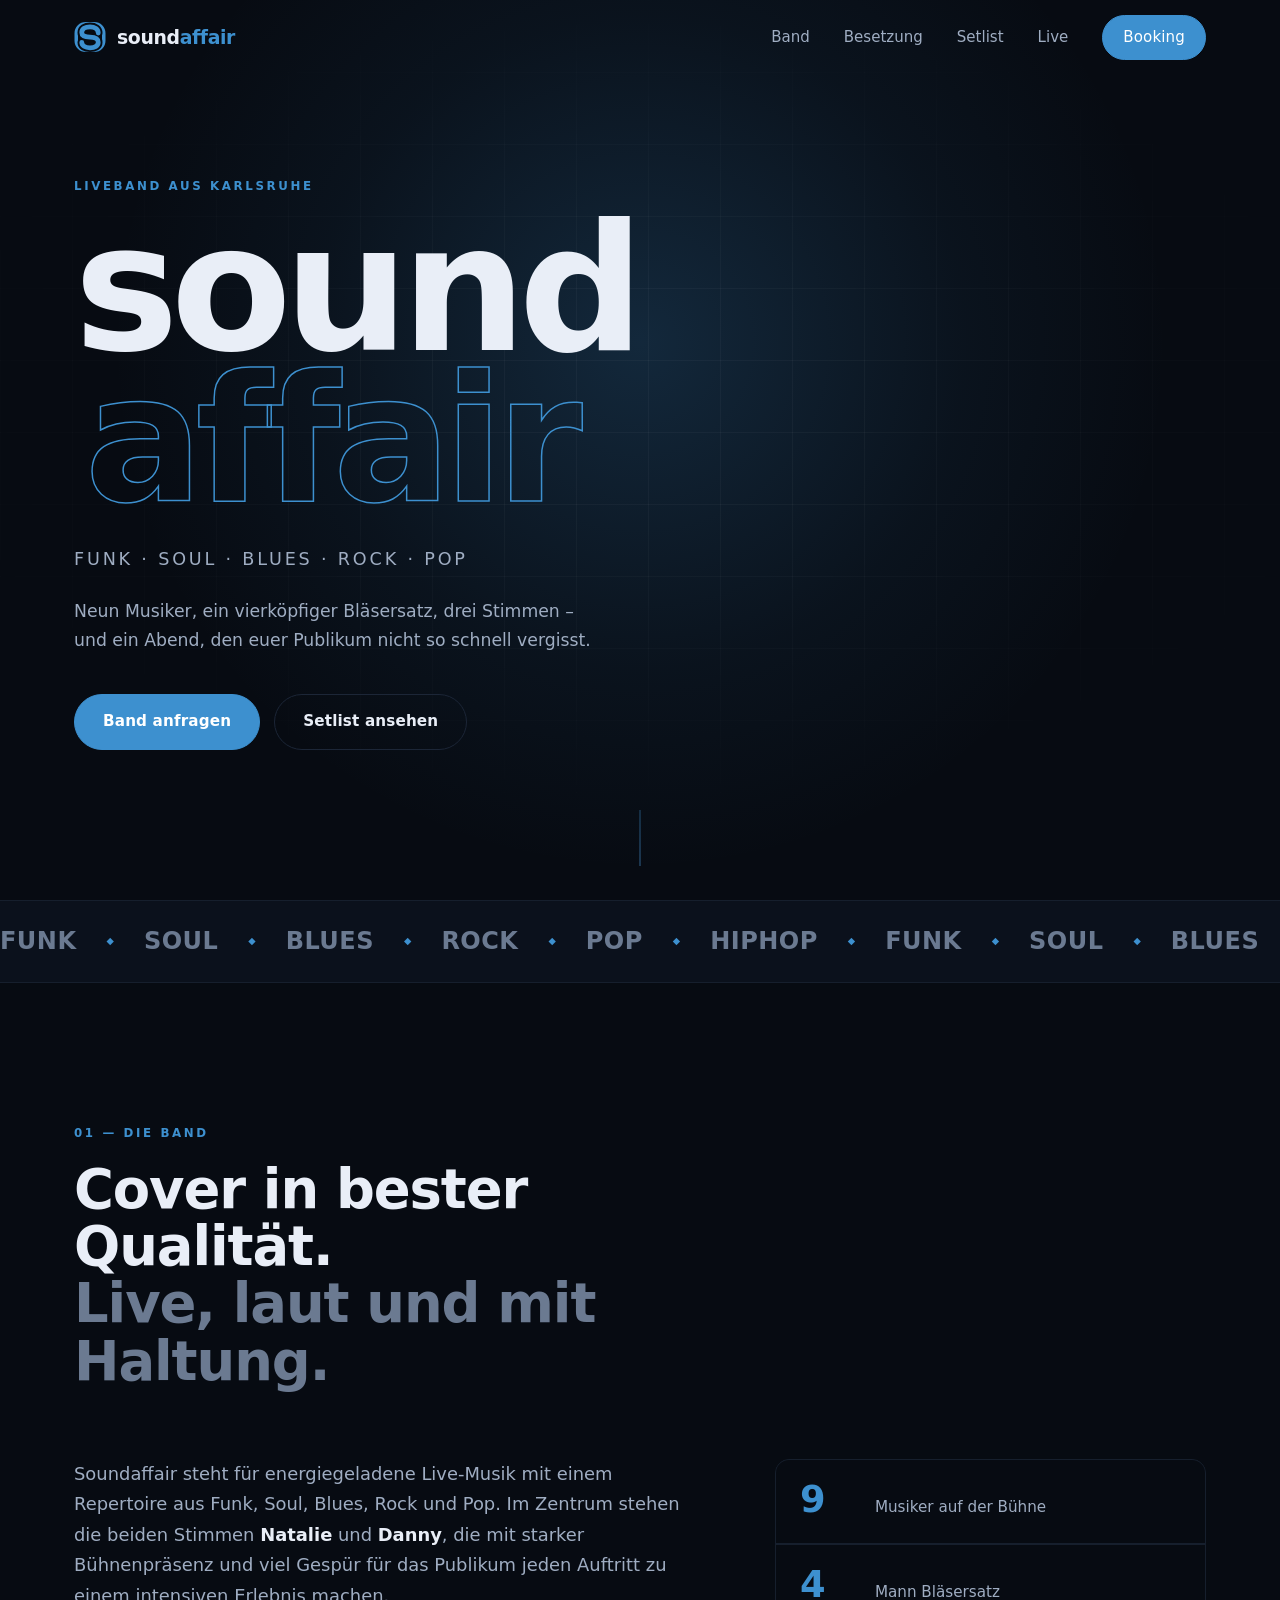
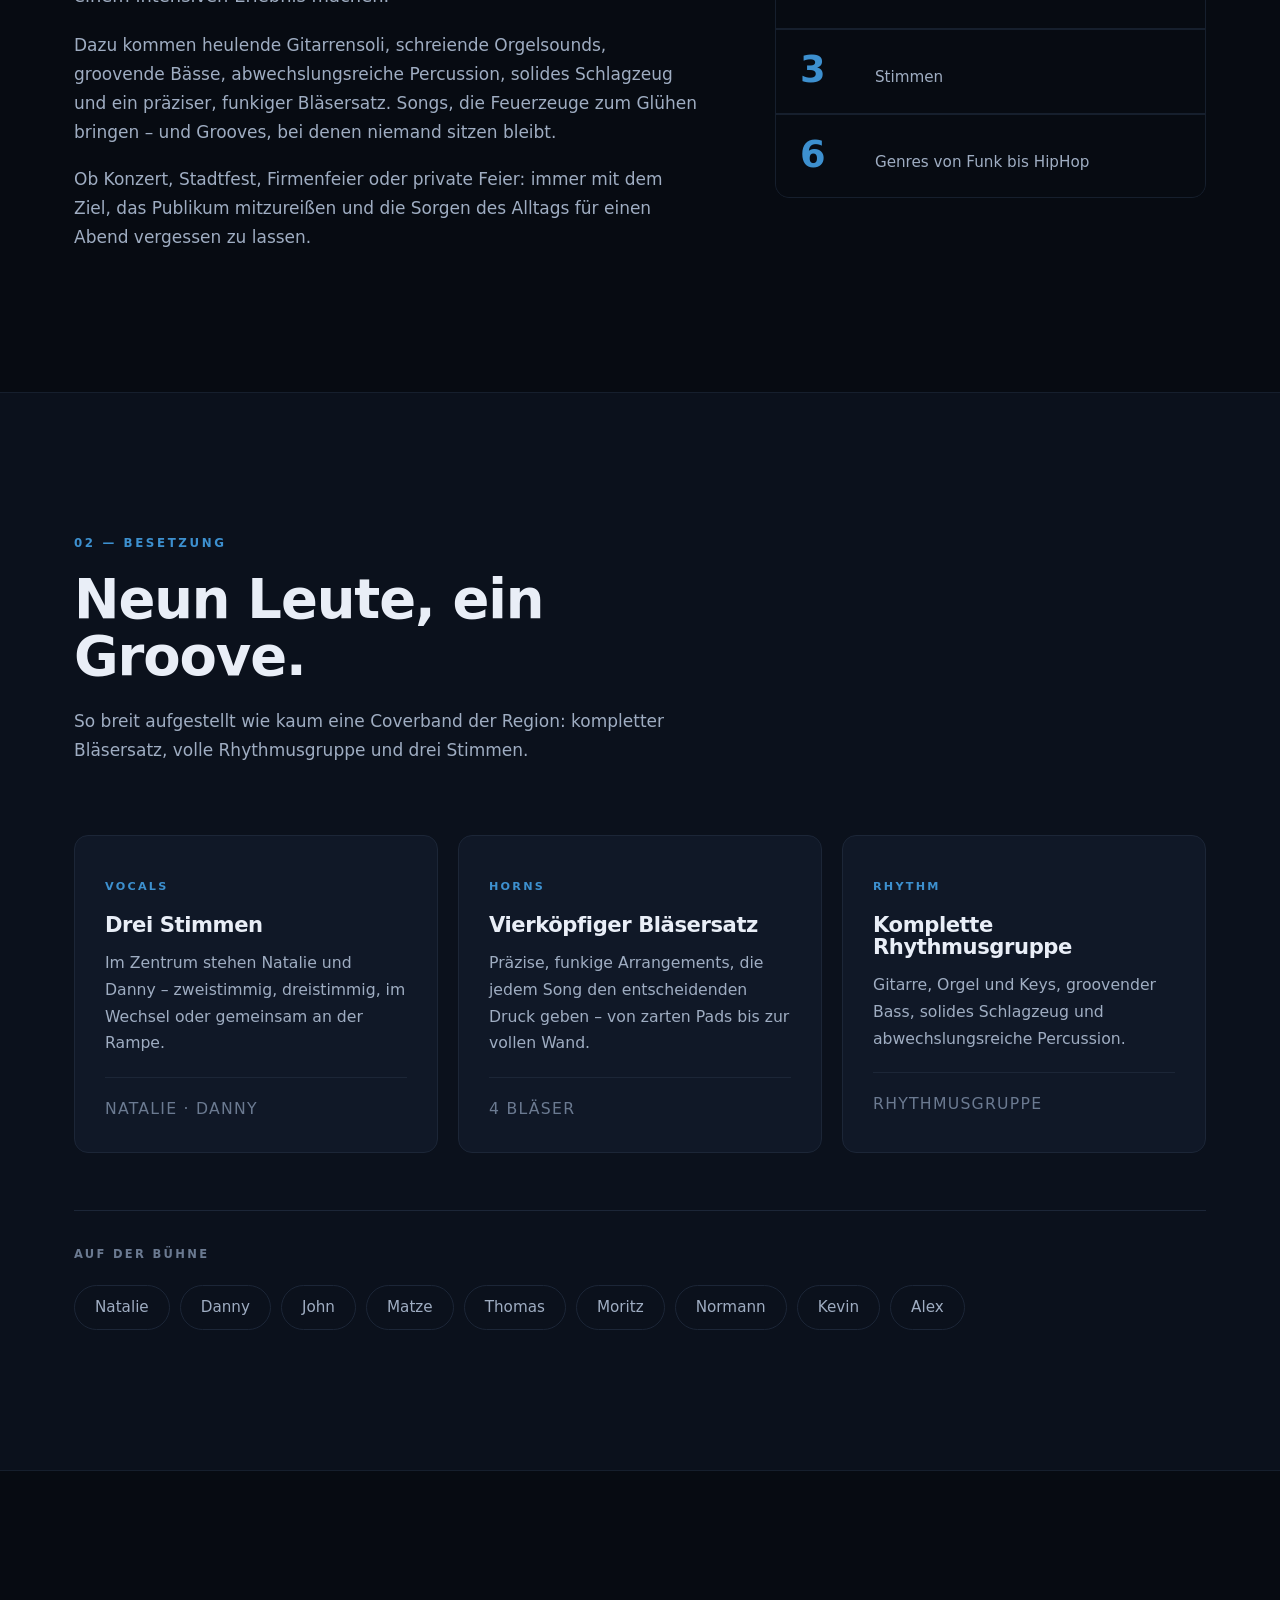
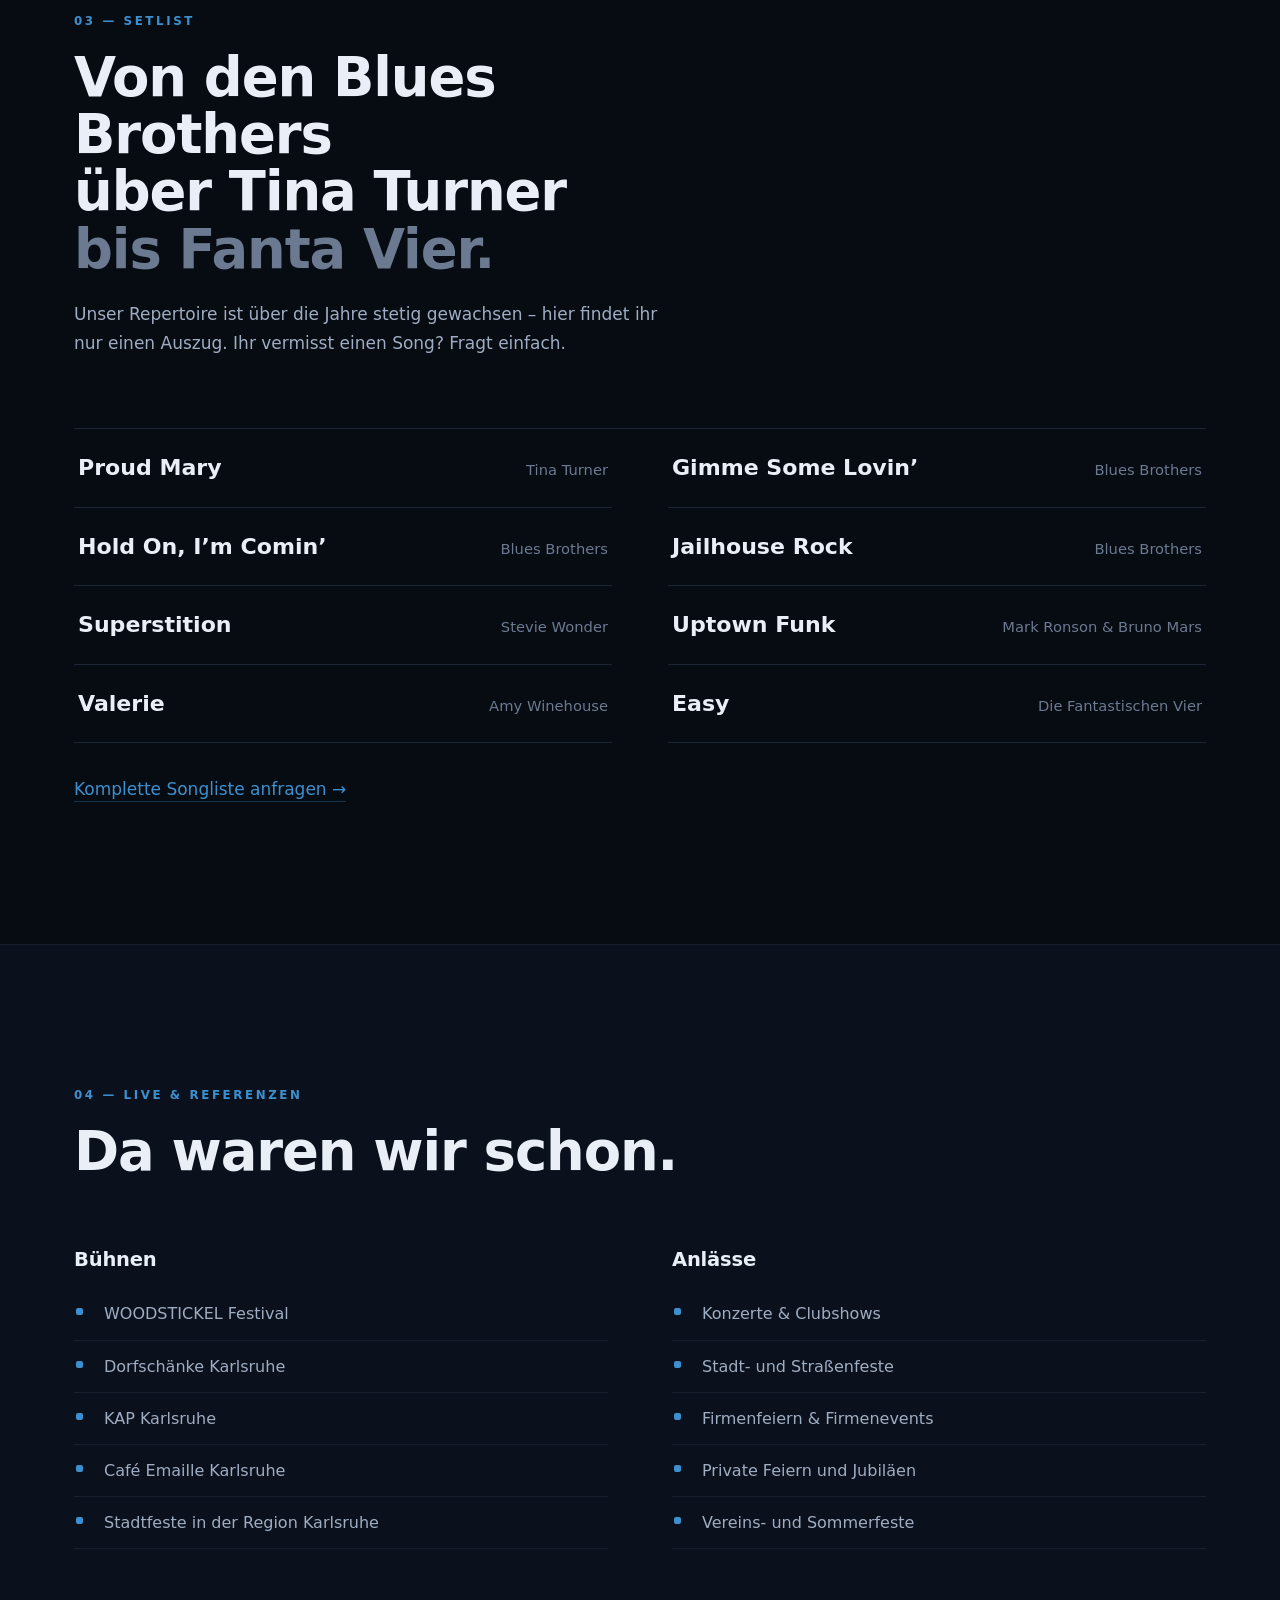
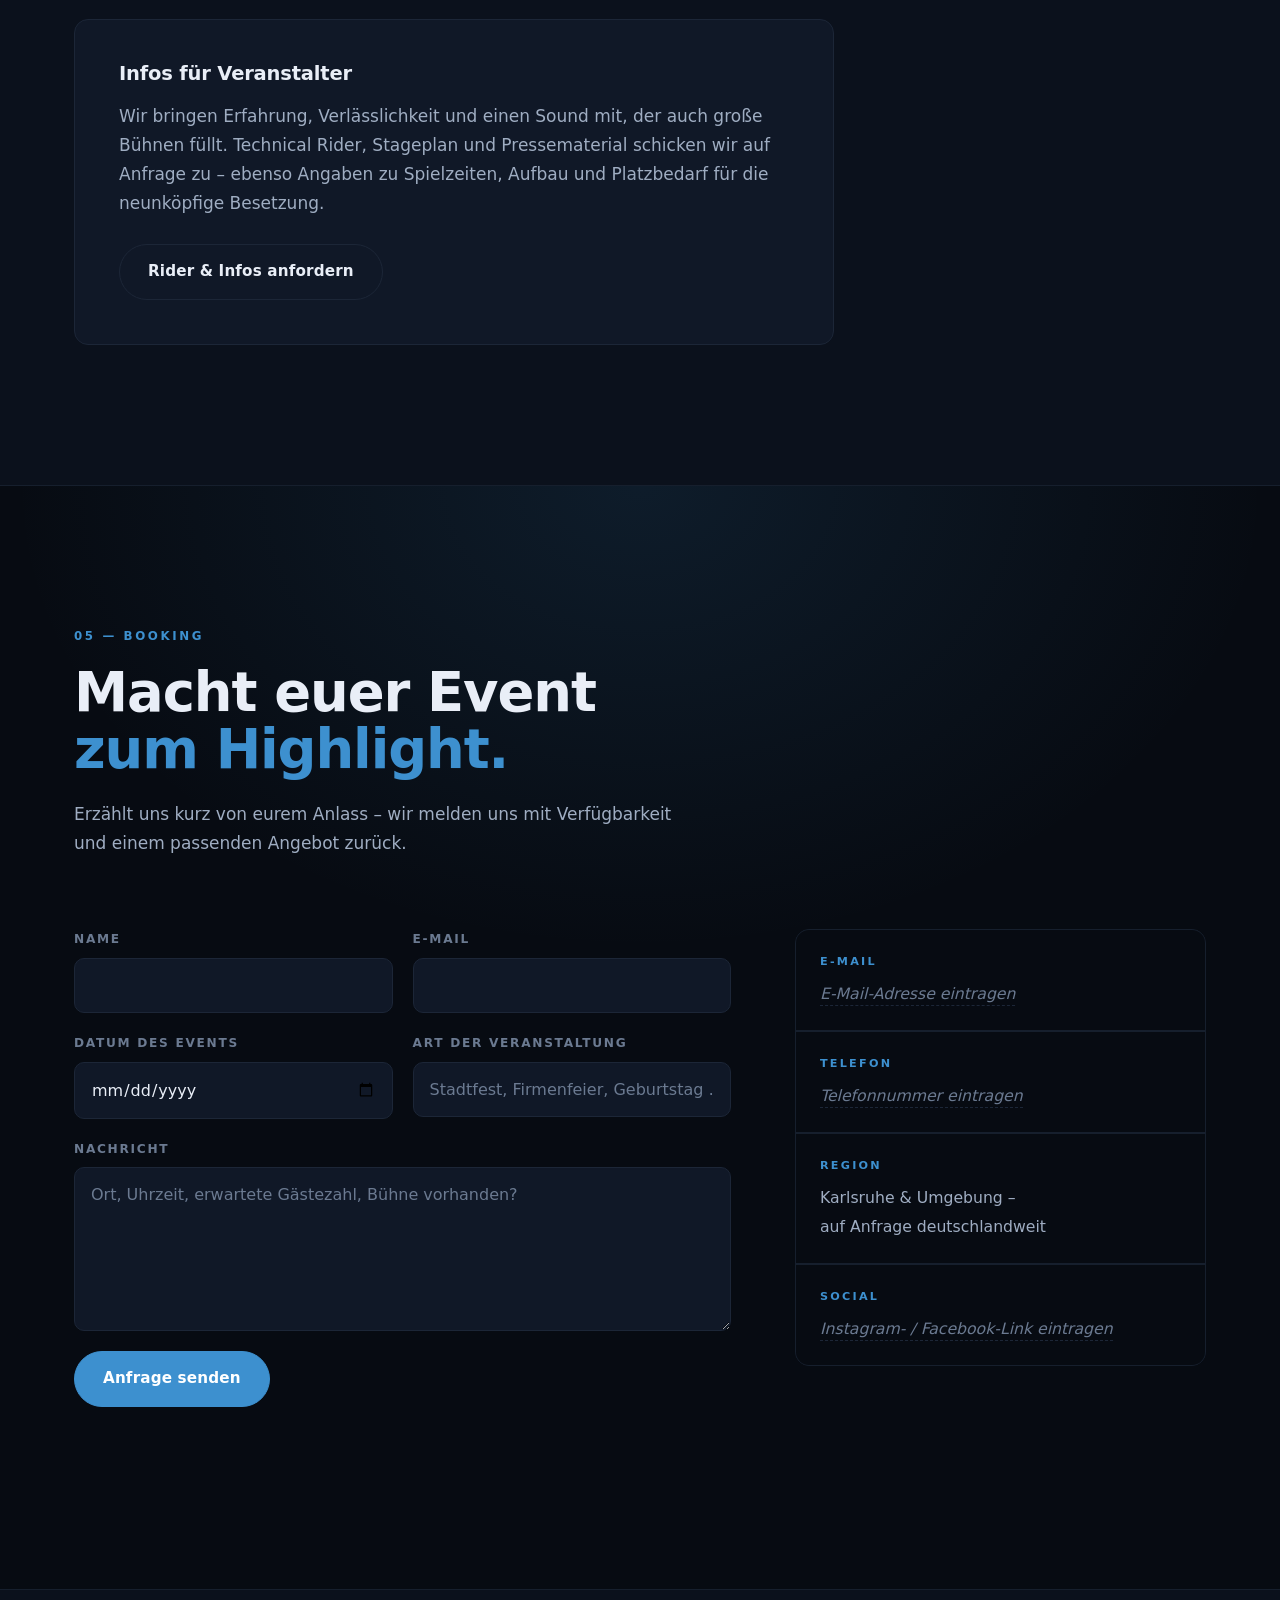
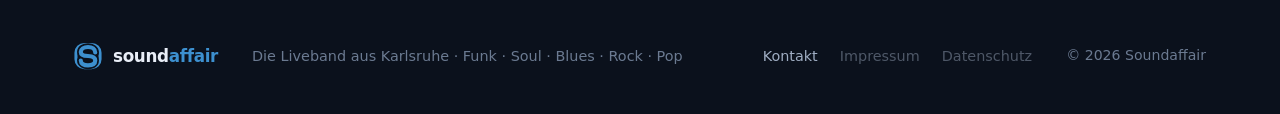
==== index.html @ 261c0f88 "Neue Website als OnePager im dunklen Design Setzt die Inhalte des bisherigen Auftritts soundaffair-b" ====
<!DOCTYPE html>
<html lang="de">
<head>
<meta charset="utf-8">
<meta name="viewport" content="width=device-width, initial-scale=1">
<title>Soundaffair – Die Liveband aus Karlsruhe</title>
<meta name="description" content="Soundaffair – Liveband aus Karlsruhe. Funk, Soul, Blues, Rock &amp; Pop mit vierköpfigem Bläsersatz und drei Stimmen. Für Konzerte, Stadtfeste, Firmenfeiern und private Feiern.">
<meta name="theme-color" content="#070b12">

<meta property="og:type" content="website">
<meta property="og:title" content="Soundaffair – Die Liveband aus Karlsruhe">
<meta property="og:description" content="Funk, Soul, Blues, Rock &amp; Pop. Neun Musiker, ein Bläsersatz, drei Stimmen.">
<meta property="og:locale" content="de_DE">
<meta property="og:image" content="assets/img/logo.svg">

<link rel="preload" href="assets/fonts/space-grotesk-latin.woff2" as="font" type="font/woff2" crossorigin>
<link rel="preload" href="assets/fonts/inter-latin.woff2" as="font" type="font/woff2" crossorigin>
<link rel="stylesheet" href="assets/css/fonts.css">
<link rel="stylesheet" href="assets/css/style.css">
<link rel="icon" type="image/svg+xml" href="assets/img/logo.svg">
</head>
<body>

<a class="skip-link" href="#main">Zum Inhalt springen</a>

<!-- ============ NAV ============ -->
<header class="nav" id="nav">
  <div class="wrap nav__inner">
    <a class="logo" href="#top" aria-label="Soundaffair – Startseite">
      <svg class="logo__mark" viewBox="0 0 64 64" aria-hidden="true">
        <g fill="none" stroke-linecap="round" stroke-linejoin="round">
          <rect x="4.5" y="5.5" width="55" height="53" rx="19" stroke="currentColor" stroke-width="7"/>
          <path d="M48.5 24C48.5 16 41.5 11.5 32 11.5S15.5 16 15.5 23s7 9 16.5 9 16.5 3 16.5 10.5-7 11-16.5 11-16.5-4-16.5-11" stroke="var(--logo-halo)" stroke-width="17"/>
          <path d="M48.5 24C48.5 16 41.5 11.5 32 11.5S15.5 16 15.5 23s7 9 16.5 9 16.5 3 16.5 10.5-7 11-16.5 11-16.5-4-16.5-11" stroke="currentColor" stroke-width="9.5"/>
        </g>
      </svg>
      <span class="logo__text">sound<em>affair</em></span>
    </a>

    <nav class="nav__links" id="navLinks" aria-label="Hauptnavigation">
      <a href="#band">Band</a>
      <a href="#besetzung">Besetzung</a>
      <a href="#setlist">Setlist</a>
      <a href="#live">Live</a>
      <a href="#kontakt" class="btn btn--sm">Booking</a>
    </nav>

    <button class="nav__toggle" id="navToggle" aria-label="Menü öffnen" aria-expanded="false" aria-controls="navLinks">
      <span></span><span></span><span></span>
    </button>
  </div>
</header>

<main id="main">

<!-- ============ HERO ============ -->
<section class="hero" id="top">
  <div class="hero__glow" aria-hidden="true"></div>
  <div class="hero__grid" aria-hidden="true"></div>

  <div class="wrap hero__inner">
    <p class="eyebrow reveal">Liveband aus Karlsruhe</p>

    <h1 class="hero__title reveal" style="--d:.08s">
      <span class="hero__line">Sound</span>
      <span class="hero__line hero__line--accent">affair</span>
    </h1>

    <p class="hero__tag reveal" style="--d:.16s">Funk · Soul · Blues · Rock · Pop</p>

    <p class="hero__lead reveal" style="--d:.24s">
      Neun Musiker, ein vierköpfiger Bläsersatz, drei Stimmen –
      und ein Abend, den euer Publikum nicht so schnell vergisst.
    </p>

    <div class="hero__cta reveal" style="--d:.32s">
      <a class="btn" href="#kontakt">Band anfragen</a>
      <a class="btn btn--ghost" href="#setlist">Setlist ansehen</a>
    </div>
  </div>

  <div class="hero__scroll" aria-hidden="true"><span></span></div>
</section>

<!-- ============ MARQUEE ============ -->
<div class="marquee" aria-hidden="true">
  <div class="marquee__track">
    <span>Funk</span><i>◆</i><span>Soul</span><i>◆</i><span>Blues</span><i>◆</i><span>Rock</span><i>◆</i><span>Pop</span><i>◆</i><span>HipHop</span><i>◆</i>
    <span>Funk</span><i>◆</i><span>Soul</span><i>◆</i><span>Blues</span><i>◆</i><span>Rock</span><i>◆</i><span>Pop</span><i>◆</i><span>HipHop</span><i>◆</i>
    <span>Funk</span><i>◆</i><span>Soul</span><i>◆</i><span>Blues</span><i>◆</i><span>Rock</span><i>◆</i><span>Pop</span><i>◆</i><span>HipHop</span><i>◆</i>
  </div>
</div>

<!-- ============ BAND ============ -->
<section class="section" id="band">
  <div class="wrap">
    <div class="sec-head reveal">
      <p class="eyebrow">01 — Die Band</p>
      <h2 class="h2">Cover in bester Qualität.<br><span class="muted">Live, laut und mit Haltung.</span></h2>
    </div>

    <div class="band-grid">
      <div class="band-copy reveal">
        <p class="lead">
          Soundaffair steht für energiegeladene Live-Musik mit einem Repertoire aus
          Funk, Soul, Blues, Rock und Pop. Im Zentrum stehen die beiden Stimmen
          <strong>Natalie</strong> und <strong>Danny</strong>, die mit starker
          Bühnenpräsenz und viel Gespür für das Publikum jeden Auftritt zu einem
          intensiven Erlebnis machen.
        </p>
        <p>
          Dazu kommen heulende Gitarrensoli, schreiende Orgelsounds, groovende Bässe,
          abwechslungsreiche Percussion, solides Schlagzeug und ein präziser, funkiger
          Bläsersatz. Songs, die Feuerzeuge zum Glühen bringen – und Grooves, bei denen
          niemand sitzen bleibt.
        </p>
        <p>
          Ob Konzert, Stadtfest, Firmenfeier oder private Feier: immer mit dem Ziel,
          das Publikum mitzureißen und die Sorgen des Alltags für einen Abend
          vergessen zu lassen.
        </p>
      </div>

      <ul class="stats reveal" style="--d:.1s">
        <li><b>9</b><span>Musiker auf der Bühne</span></li>
        <li><b>4</b><span>Mann Bläsersatz</span></li>
        <li><b>3</b><span>Stimmen</span></li>
        <li><b>6</b><span>Genres von Funk bis HipHop</span></li>
      </ul>
    </div>
  </div>
</section>

<!-- ============ BESETZUNG ============ -->
<section class="section section--alt" id="besetzung">
  <div class="wrap">
    <div class="sec-head reveal">
      <p class="eyebrow">02 — Besetzung</p>
      <h2 class="h2">Neun Leute, ein Groove.</h2>
      <p class="sec-sub">
        So breit aufgestellt wie kaum eine Coverband der Region: kompletter
        Bläsersatz, volle Rhythmusgruppe und drei Stimmen.
      </p>
    </div>

    <div class="cards">
      <article class="card reveal">
        <span class="card__num">Vocals</span>
        <h3>Drei Stimmen</h3>
        <p>
          Im Zentrum stehen Natalie und Danny – zweistimmig, dreistimmig,
          im Wechsel oder gemeinsam an der Rampe.
        </p>
        <p class="card__names">Natalie · Danny</p>
      </article>

      <article class="card reveal" style="--d:.08s">
        <span class="card__num">Horns</span>
        <h3>Vierköpfiger Bläsersatz</h3>
        <p>
          Präzise, funkige Arrangements, die jedem Song den entscheidenden
          Druck geben – von zarten Pads bis zur vollen Wand.
        </p>
        <p class="card__names">4 Bläser</p>
      </article>

      <article class="card reveal" style="--d:.16s">
        <span class="card__num">Rhythm</span>
        <h3>Komplette Rhythmusgruppe</h3>
        <p>
          Gitarre, Orgel und Keys, groovender Bass, solides Schlagzeug
          und abwechslungsreiche Percussion.
        </p>
        <p class="card__names">Rhythmusgruppe</p>
      </article>
    </div>

    <!-- TODO: Instrumente je Person ergänzen, sobald die Zuordnung vorliegt. -->
    <div class="roster reveal">
      <p class="roster__label">Auf der Bühne</p>
      <ul class="roster__list">
        <li>Natalie</li><li>Danny</li><li>John</li><li>Matze</li><li>Thomas</li>
        <li>Moritz</li><li>Normann</li><li>Kevin</li><li>Alex</li>
      </ul>
    </div>
  </div>
</section>

<!-- ============ SETLIST ============ -->
<section class="section" id="setlist">
  <div class="wrap">
    <div class="sec-head reveal">
      <p class="eyebrow">03 — Setlist</p>
      <h2 class="h2">Von den Blues Brothers<br>über Tina Turner<br><span class="muted">bis Fanta Vier.</span></h2>
      <p class="sec-sub">
        Unser Repertoire ist über die Jahre stetig gewachsen – hier findet ihr
        nur einen Auszug. Ihr vermisst einen Song? Fragt einfach.
      </p>
    </div>

    <ol class="setlist reveal">
      <li><span class="setlist__song">Proud Mary</span><span class="setlist__art">Tina Turner</span></li>
      <li><span class="setlist__song">Gimme Some Lovin’</span><span class="setlist__art">Blues Brothers</span></li>
      <li><span class="setlist__song">Hold On, I’m Comin’</span><span class="setlist__art">Blues Brothers</span></li>
      <li><span class="setlist__song">Jailhouse Rock</span><span class="setlist__art">Blues Brothers</span></li>
      <li><span class="setlist__song">Superstition</span><span class="setlist__art">Stevie Wonder</span></li>
      <li><span class="setlist__song">Uptown Funk</span><span class="setlist__art">Mark Ronson &amp; Bruno Mars</span></li>
      <li><span class="setlist__song">Valerie</span><span class="setlist__art">Amy Winehouse</span></li>
      <li><span class="setlist__song">Easy</span><span class="setlist__art">Die Fantastischen Vier</span></li>
    </ol>

    <p class="setlist__note reveal">
      <a class="link" href="#kontakt">Komplette Songliste anfragen →</a>
    </p>
  </div>
</section>

<!-- ============ LIVE / REFERENZEN ============ -->
<section class="section section--alt" id="live">
  <div class="wrap">
    <div class="sec-head reveal">
      <p class="eyebrow">04 — Live &amp; Referenzen</p>
      <h2 class="h2">Da waren wir schon.</h2>
    </div>

    <div class="two-col">
      <div class="reveal">
        <h3 class="h3">Bühnen</h3>
        <ul class="ticks">
          <li>WOODSTICKEL Festival</li>
          <li>Dorfschänke Karlsruhe</li>
          <li>KAP Karlsruhe</li>
          <li>Café Emaille Karlsruhe</li>
          <li>Stadtfeste in der Region Karlsruhe</li>
        </ul>
      </div>

      <div class="reveal" style="--d:.1s">
        <h3 class="h3">Anlässe</h3>
        <ul class="ticks">
          <li>Konzerte &amp; Clubshows</li>
          <li>Stadt- und Straßenfeste</li>
          <li>Firmenfeiern &amp; Firmenevents</li>
          <li>Private Feiern und Jubiläen</li>
          <li>Vereins- und Sommerfeste</li>
        </ul>
      </div>
    </div>

    <div class="infobox reveal">
      <h3 class="h3">Infos für Veranstalter</h3>
      <p>
        Wir bringen Erfahrung, Verlässlichkeit und einen Sound mit, der auch große
        Bühnen füllt. Technical Rider, Stageplan und Pressematerial schicken wir
        auf Anfrage zu – ebenso Angaben zu Spielzeiten, Aufbau und Platzbedarf für
        die neunköpfige Besetzung.
      </p>
      <a class="btn btn--ghost" href="#kontakt">Rider &amp; Infos anfordern</a>
    </div>
  </div>
</section>

<!-- ============ KONTAKT ============ -->
<section class="section section--contact" id="kontakt">
  <div class="wrap">
    <div class="sec-head reveal">
      <p class="eyebrow">05 — Booking</p>
      <h2 class="h2">Macht euer Event<br><span class="accent">zum Highlight.</span></h2>
      <p class="sec-sub">
        Erzählt uns kurz von eurem Anlass – wir melden uns mit Verfügbarkeit
        und einem passenden Angebot zurück.
      </p>
    </div>

    <div class="contact-grid">
      <!-- TODO: action= auf euren Formular-Endpoint (z. B. Formspree) setzen. -->
      <form class="form reveal" id="bookingForm" novalidate>
        <div class="field">
          <label for="f-name">Name</label>
          <input id="f-name" name="name" type="text" autocomplete="name" required>
        </div>
        <div class="field">
          <label for="f-mail">E-Mail</label>
          <input id="f-mail" name="email" type="email" autocomplete="email" required>
        </div>
        <div class="field">
          <label for="f-date">Datum des Events</label>
          <input id="f-date" name="datum" type="date">
        </div>
        <div class="field">
          <label for="f-type">Art der Veranstaltung</label>
          <input id="f-type" name="anlass" type="text" placeholder="Stadtfest, Firmenfeier, Geburtstag …">
        </div>
        <div class="field field--full">
          <label for="f-msg">Nachricht</label>
          <textarea id="f-msg" name="nachricht" rows="5" placeholder="Ort, Uhrzeit, erwartete Gästezahl, Bühne vorhanden?"></textarea>
        </div>
        <div class="field field--full">
          <button class="btn" type="submit">Anfrage senden</button>
          <p class="form__hint" id="formHint" role="status"></p>
        </div>
      </form>

      <aside class="contact-side reveal" style="--d:.1s">
        <!-- TODO: Echte Kontaktdaten eintragen. -->
        <div class="contact-item">
          <span class="contact-item__label">E-Mail</span>
          <span class="contact-item__value is-todo">E-Mail-Adresse eintragen</span>
        </div>
        <div class="contact-item">
          <span class="contact-item__label">Telefon</span>
          <span class="contact-item__value is-todo">Telefonnummer eintragen</span>
        </div>
        <div class="contact-item">
          <span class="contact-item__label">Region</span>
          <span class="contact-item__value">Karlsruhe &amp; Umgebung –<br>auf Anfrage deutschlandweit</span>
        </div>
        <div class="contact-item">
          <span class="contact-item__label">Social</span>
          <span class="contact-item__value is-todo">Instagram- / Facebook-Link eintragen</span>
        </div>
      </aside>
    </div>
  </div>
</section>

</main>

<!-- ============ FOOTER ============ -->
<footer class="footer">
  <div class="wrap footer__inner">
    <a class="logo logo--sm" href="#top">
      <svg class="logo__mark" viewBox="0 0 64 64" aria-hidden="true">
        <g fill="none" stroke-linecap="round" stroke-linejoin="round">
          <rect x="4.5" y="5.5" width="55" height="53" rx="19" stroke="currentColor" stroke-width="7"/>
          <path d="M48.5 24C48.5 16 41.5 11.5 32 11.5S15.5 16 15.5 23s7 9 16.5 9 16.5 3 16.5 10.5-7 11-16.5 11-16.5-4-16.5-11" stroke="var(--logo-halo)" stroke-width="17"/>
          <path d="M48.5 24C48.5 16 41.5 11.5 32 11.5S15.5 16 15.5 23s7 9 16.5 9 16.5 3 16.5 10.5-7 11-16.5 11-16.5-4-16.5-11" stroke="currentColor" stroke-width="9.5"/>
        </g>
      </svg>
      <span class="logo__text">sound<em>affair</em></span>
    </a>
    <p class="footer__tag">Die Liveband aus Karlsruhe · Funk · Soul · Blues · Rock · Pop</p>
    <nav class="footer__links" aria-label="Rechtliches">
      <!-- TODO: Impressum & Datenschutz verlinken bzw. anlegen. -->
      <a href="#kontakt">Kontakt</a>
      <a href="#" aria-disabled="true">Impressum</a>
      <a href="#" aria-disabled="true">Datenschutz</a>
    </nav>
    <p class="footer__copy">© <span id="year">2026</span> Soundaffair</p>
  </div>
</footer>

<script src="assets/js/main.js"></script>
</body>
</html>
---- assets/css/fonts.css ----
/* Selbst gehostete Webfonts (Inter & Space Grotesk, SIL Open Font License 1.1).
   Lokal eingebunden statt über die Google-Fonts-CDN – so werden beim Aufruf
   der Seite keine Besucherdaten an Dritte übertragen. */

@font-face{
  font-family:'Inter';
  font-style:normal;
  font-weight:100 900;
  font-display:swap;
  src:url('../fonts/inter-latin.woff2') format('woff2');
  unicode-range:U+0000-00FF,U+0131,U+0152-0153,U+02BB-02BC,U+02C6,U+02DA,U+02DC,U+0304,U+0308,U+0329,U+2000-206F,U+20AC,U+2122,U+2191,U+2193,U+2212,U+2215,U+FEFF,U+FFFD;
}
@font-face{
  font-family:'Inter';
  font-style:normal;
  font-weight:100 900;
  font-display:swap;
  src:url('../fonts/inter-latin-ext.woff2') format('woff2');
  unicode-range:U+0100-02BA,U+02BD-02C5,U+02C7-02CC,U+02CE-02D7,U+02DD-02FF,U+0304,U+0308,U+0329,U+1D00-1DBF,U+1E00-1E9F,U+1EF2-1EFF,U+2020,U+20A0-20AB,U+20AD-20C0,U+2113,U+2C60-2C7F,U+A720-A7FF;
}

@font-face{
  font-family:'Space Grotesk';
  font-style:normal;
  font-weight:300 700;
  font-display:swap;
  src:url('../fonts/space-grotesk-latin.woff2') format('woff2');
  unicode-range:U+0000-00FF,U+0131,U+0152-0153,U+02BB-02BC,U+02C6,U+02DA,U+02DC,U+0304,U+0308,U+0329,U+2000-206F,U+20AC,U+2122,U+2191,U+2193,U+2212,U+2215,U+FEFF,U+FFFD;
}
@font-face{
  font-family:'Space Grotesk';
  font-style:normal;
  font-weight:300 700;
  font-display:swap;
  src:url('../fonts/space-grotesk-latin-ext.woff2') format('woff2');
  unicode-range:U+0100-02BA,U+02BD-02C5,U+02C7-02CC,U+02CE-02D7,U+02DD-02FF,U+0304,U+0308,U+0329,U+1D00-1DBF,U+1E00-1E9F,U+1EF2-1EFF,U+2020,U+20A0-20AB,U+20AD-20C0,U+2113,U+2C60-2C7F,U+A720-A7FF;
}
---- assets/css/style.css ----
/* ============================================================
   Soundaffair — OnePager
   Dark theme, blue accent, minimal.
   ============================================================ */

:root{
  --bg:        #070b12;
  --bg-alt:    #0b111c;
  --surface:   #101827;
  --line:      #1c2637;
  --line-soft: #161f2d;

  --text:      #e9eef7;
  --text-mid:  #9fadc2;
  --text-dim:  #6b7a91;

  /* Blau aus dem Logo */
  --accent:      #3d90cf;
  --accent-soft: #6ab4ea;
  --accent-deep: #2a6b9e;

  /* Hintergrundfarbe, die im Logo die Lücken zwischen S und Rahmen freistellt */
  --logo-halo:   var(--bg);

  --ff-display: 'Space Grotesk', system-ui, sans-serif;
  --ff-body:    'Inter', system-ui, -apple-system, sans-serif;

  --wrap: 1180px;
  --gutter: 24px;
  --r: 14px;
  --nav-h: 76px;
}

/* ---------- reset ---------- */
*,*::before,*::after{ box-sizing:border-box; }
html{ scroll-behavior:smooth; scroll-padding-top:var(--nav-h); -webkit-text-size-adjust:100%; }
body{
  margin:0;
  background:var(--bg);
  color:var(--text);
  font-family:var(--ff-body);
  font-size:17px;
  line-height:1.7;
  -webkit-font-smoothing:antialiased;
  overflow-x:hidden;
}
img{ max-width:100%; display:block; }
a{ color:inherit; }
ul,ol{ margin:0; padding:0; list-style:none; }
h1,h2,h3{ font-family:var(--ff-display); font-weight:700; line-height:1.05; margin:0; letter-spacing:-.02em; }
p{ margin:0 0 1.1em; }
p:last-child{ margin-bottom:0; }
button,input,textarea{ font:inherit; color:inherit; }

.skip-link{
  position:absolute; left:-999px; top:0; z-index:200;
  background:var(--accent); color:#fff; padding:12px 18px; border-radius:0 0 var(--r) 0;
}
.skip-link:focus{ left:0; }

:focus-visible{ outline:2px solid var(--accent-soft); outline-offset:3px; border-radius:4px; }

.wrap{ width:100%; max-width:var(--wrap); margin-inline:auto; padding-inline:var(--gutter); }

/* ---------- typography helpers ---------- */
.eyebrow{
  font-family:var(--ff-display);
  font-size:.74rem; font-weight:600; letter-spacing:.22em; text-transform:uppercase;
  color:var(--accent); margin:0 0 18px;
}
.h2{ font-size:clamp(2rem, 4.6vw, 3.4rem); }
.h3{ font-size:1.22rem; margin:0 0 18px; letter-spacing:-.01em; }
.muted{ color:var(--text-dim); }
.accent{ color:var(--accent); }
.lead{ font-size:1.12rem; color:var(--text); }
.link{
  color:var(--accent); text-decoration:none; font-weight:500;
  border-bottom:1px solid rgba(61,144,207,.3); padding-bottom:2px;
  transition:border-color .2s, color .2s;
}
.link:hover{ color:var(--accent-soft); border-color:var(--accent-soft); }

/* ---------- buttons ---------- */
.btn{
  display:inline-flex; align-items:center; justify-content:center; gap:10px;
  padding:14px 28px;
  background:var(--accent); color:#fff;
  font-family:var(--ff-display); font-weight:600; font-size:.95rem; letter-spacing:.01em;
  border:1px solid var(--accent); border-radius:999px;
  text-decoration:none; cursor:pointer;
  transition:background .22s, border-color .22s, transform .22s, box-shadow .22s;
}
.btn:hover{
  background:var(--accent-soft); border-color:var(--accent-soft);
  transform:translateY(-2px);
  box-shadow:0 10px 28px -12px rgba(61,144,207,.8);
}
.btn--ghost{ background:transparent; color:var(--text); border-color:var(--line); }
.btn--ghost:hover{ background:rgba(61,144,207,.08); border-color:var(--accent); color:#fff; box-shadow:none; }
.btn--sm{ padding:9px 20px; font-size:.86rem; }

/* ============================================================
   NAV
   ============================================================ */
.nav{
  position:fixed; inset:0 0 auto 0; z-index:100;
  height:var(--nav-h);
  display:flex; align-items:center;
  transition:background .3s, border-color .3s, backdrop-filter .3s;
  border-bottom:1px solid transparent;
}
.nav.is-stuck{
  background:rgba(7,11,18,.82);
  backdrop-filter:blur(14px);
  -webkit-backdrop-filter:blur(14px);
  border-bottom-color:var(--line-soft);
}
.nav__inner{ display:flex; align-items:center; justify-content:space-between; gap:24px; }

.logo{ display:inline-flex; align-items:center; gap:11px; text-decoration:none; color:var(--accent); }
.logo__mark{ width:32px; height:32px; flex:none; }
.logo__text{
  font-family:var(--ff-display); font-weight:700; font-size:1.18rem;
  letter-spacing:-.02em; color:var(--text);
}
.logo__text em{ font-style:normal; color:var(--accent); }
.logo--sm .logo__mark{ width:28px; height:28px; }
.logo--sm .logo__text{ font-size:1.05rem; }

.nav__links{ display:flex; align-items:center; gap:34px; }
.nav__links a{
  text-decoration:none; font-size:.94rem; font-weight:500; color:var(--text-mid);
  transition:color .2s;
}
.nav__links a:hover{ color:var(--text); }
.nav__links a.btn{ color:#fff; }

.nav__toggle{
  display:none; width:44px; height:44px; padding:0;
  background:none; border:1px solid var(--line); border-radius:10px;
  cursor:pointer; position:relative;
}
.nav__toggle span{
  display:block; width:18px; height:2px; background:var(--text); border-radius:2px;
  margin:4px auto; transition:transform .25s, opacity .2s;
}
.nav__toggle[aria-expanded="true"] span:nth-child(1){ transform:translateY(6px) rotate(45deg); }
.nav__toggle[aria-expanded="true"] span:nth-child(2){ opacity:0; }
.nav__toggle[aria-expanded="true"] span:nth-child(3){ transform:translateY(-6px) rotate(-45deg); }

/* ============================================================
   HERO
   ============================================================ */
.hero{
  position:relative;
  min-height:100svh;
  display:flex; align-items:center;
  padding:calc(var(--nav-h) + 40px) 0 90px;
  overflow:hidden;
}
.hero__glow{
  position:absolute; left:50%; top:38%;
  width:min(1100px,150vw); aspect-ratio:1; transform:translate(-50%,-50%);
  background:radial-gradient(circle, rgba(61,144,207,.22) 0%, rgba(61,144,207,.06) 42%, transparent 68%);
  pointer-events:none;
}
.hero__grid{
  position:absolute; inset:0;
  background-image:
    linear-gradient(to right, rgba(255,255,255,.035) 1px, transparent 1px),
    linear-gradient(to bottom, rgba(255,255,255,.035) 1px, transparent 1px);
  background-size:72px 72px;
  mask-image:radial-gradient(ellipse 80% 62% at 50% 45%, #000 20%, transparent 78%);
  -webkit-mask-image:radial-gradient(ellipse 80% 62% at 50% 45%, #000 20%, transparent 78%);
  pointer-events:none;
}
.hero__inner{ position:relative; z-index:1; }

.hero__title{
  font-size:clamp(3.6rem, 15vw, 11rem);
  line-height:.86;
  letter-spacing:-.045em;
  text-transform:lowercase;
  margin:0 0 28px;
}
.hero__line{ display:block; }
.hero__line--accent{
  color:transparent;
  -webkit-text-stroke:1.5px var(--accent);
  padding-left:.06em;
}
@supports not (-webkit-text-stroke: 1px red){
  .hero__line--accent{ color:var(--accent); }
}

.hero__tag{
  font-family:var(--ff-display); font-weight:500;
  font-size:clamp(.92rem,2vw,1.1rem);
  letter-spacing:.16em; text-transform:uppercase;
  color:var(--text-mid);
  margin:0 0 22px;
}
.hero__lead{ max-width:48ch; color:var(--text-mid); font-size:1.08rem; margin:0 0 38px; }
.hero__cta{ display:flex; flex-wrap:wrap; gap:14px; }

.hero__scroll{
  position:absolute; left:50%; bottom:34px; transform:translateX(-50%);
  width:1px; height:56px; background:linear-gradient(to bottom, transparent, var(--line));
  overflow:hidden;
}
.hero__scroll span{
  position:absolute; inset:0; display:block; background:var(--accent);
  animation:scrolldot 2.2s ease-in-out infinite;
}
@keyframes scrolldot{
  0%{ transform:translateY(-100%); } 60%,100%{ transform:translateY(100%); }
}

/* ============================================================
   MARQUEE
   ============================================================ */
.marquee{
  border-block:1px solid var(--line-soft);
  background:var(--bg-alt);
  overflow:hidden; padding:20px 0;
  user-select:none;
}
.marquee__track{
  display:flex; align-items:center; gap:30px; width:max-content;
  animation:marquee 34s linear infinite;
}
.marquee__track span{
  font-family:var(--ff-display); font-weight:700;
  font-size:1.5rem; letter-spacing:.02em; color:var(--text-dim);
  text-transform:uppercase;
}
.marquee__track i{ color:var(--accent); font-size:.6rem; font-style:normal; }
@keyframes marquee{ to{ transform:translateX(-33.333%); } }

/* ============================================================
   SECTIONS
   ============================================================ */
.section{ padding:clamp(80px,11vw,140px) 0; }
.section--alt{ background:var(--bg-alt); border-block:1px solid var(--line-soft); }
.sec-head{ max-width:62ch; margin-bottom:clamp(44px,6vw,70px); }
.sec-sub{ color:var(--text-mid); margin-top:22px; max-width:56ch; }

/* --- Band --- */
.band-grid{
  display:grid; grid-template-columns:minmax(0,1.45fr) minmax(0,1fr);
  gap:clamp(36px,6vw,80px); align-items:start;
}
.band-copy p{ color:var(--text-mid); }
.band-copy strong{ color:var(--text); font-weight:600; }

.stats{ display:grid; gap:2px; background:var(--line-soft); border:1px solid var(--line-soft); border-radius:var(--r); overflow:hidden; }
.stats li{
  display:flex; align-items:baseline; gap:16px;
  background:var(--bg); padding:22px 24px;
}
.stats b{
  font-family:var(--ff-display); font-size:2.3rem; font-weight:700;
  color:var(--accent); line-height:1; min-width:1.6em;
}
.stats span{ color:var(--text-mid); font-size:.95rem; }

/* --- Cards --- */
.cards{ display:grid; grid-template-columns:repeat(auto-fit,minmax(270px,1fr)); gap:20px; }
.card{
  background:var(--surface);
  border:1px solid var(--line);
  border-radius:var(--r);
  padding:34px 30px 30px;
  position:relative;
  transition:border-color .25s, transform .25s, background .25s;
}
.card:hover{ border-color:rgba(61,144,207,.5); transform:translateY(-4px); }
.card__num{
  display:inline-block;
  font-family:var(--ff-display); font-size:.7rem; font-weight:600;
  letter-spacing:.2em; text-transform:uppercase; color:var(--accent);
  margin-bottom:18px;
}
.card h3{ font-size:1.32rem; margin:0 0 14px; }
.card p{ color:var(--text-mid); font-size:.98rem; }
.card__names{
  margin-top:20px; padding-top:18px; border-top:1px solid var(--line);
  font-family:var(--ff-display); font-size:.86rem; letter-spacing:.08em;
  text-transform:uppercase; color:var(--text-dim) !important;
}

/* --- Roster --- */
.roster{ margin-top:56px; padding-top:34px; border-top:1px solid var(--line); }
.roster__label{
  font-family:var(--ff-display); font-size:.72rem; font-weight:600;
  letter-spacing:.2em; text-transform:uppercase; color:var(--text-dim);
  margin:0 0 20px;
}
.roster__list{ display:flex; flex-wrap:wrap; gap:10px; }
.roster__list li{
  padding:9px 20px;
  border:1px solid var(--line); border-radius:999px;
  font-family:var(--ff-display); font-weight:500; font-size:.95rem;
  color:var(--text-mid);
  transition:border-color .2s, color .2s;
}
.roster__list li:hover{ border-color:var(--accent); color:var(--text); }

/* --- Setlist --- */
.setlist{
  border-top:1px solid var(--line);
  display:grid; grid-template-columns:repeat(2,minmax(0,1fr));
  column-gap:56px;
}
@media (max-width:860px){
  .setlist{ grid-template-columns:1fr; }
}
.setlist li{
  display:flex; align-items:baseline; justify-content:space-between; gap:24px;
  padding:20px 4px;
  border-bottom:1px solid var(--line);
  counter-increment:song;
  position:relative;
  transition:padding-left .25s, border-color .25s;
}
.setlist li::before{
  content:counter(song,decimal-leading-zero);
  position:absolute; left:0; top:50%; transform:translateY(-50%);
  font-family:var(--ff-display); font-size:.78rem; color:var(--accent);
  opacity:0; transition:opacity .25s;
}
.setlist li:hover{ padding-left:44px; border-color:rgba(61,144,207,.4); }
.setlist li:hover::before{ opacity:1; }
.setlist{ counter-reset:song; }
.setlist__song{ font-family:var(--ff-display); font-weight:600; font-size:clamp(1.1rem,2.2vw,1.38rem); }
.setlist__art{ color:var(--text-dim); font-size:.92rem; text-align:right; flex:none; }
.setlist li:nth-child(-n+2){ border-top:none; }
.setlist__note{ margin-top:32px; }

/* --- Live --- */
.two-col{ display:grid; grid-template-columns:repeat(auto-fit,minmax(280px,1fr)); gap:clamp(30px,5vw,70px); }
.ticks li{
  position:relative; padding:12px 0 12px 30px;
  border-bottom:1px solid var(--line-soft);
  color:var(--text-mid); font-size:1rem;
}
.ticks li::before{
  content:""; position:absolute; left:2px; top:20px;
  width:7px; height:7px; border-radius:2px; background:var(--accent);
}
.infobox{
  margin-top:clamp(44px,6vw,70px);
  background:var(--surface); border:1px solid var(--line); border-radius:var(--r);
  padding:clamp(28px,4vw,44px);
  max-width:760px;
}
.infobox p{ color:var(--text-mid); margin-bottom:26px; }

/* --- Kontakt --- */
.section--contact{
  position:relative;
  background:
    radial-gradient(ellipse 70% 60% at 50% 0%, rgba(61,144,207,.13), transparent 70%),
    var(--bg);
}
.contact-grid{
  display:grid; grid-template-columns:minmax(0,1.6fr) minmax(0,1fr);
  gap:clamp(32px,5vw,64px); align-items:start;
}
.form{ display:grid; grid-template-columns:1fr 1fr; gap:20px; }
.field{ display:flex; flex-direction:column; gap:8px; }
.field--full{ grid-column:1 / -1; }
.field label{
  font-family:var(--ff-display); font-size:.76rem; font-weight:600;
  letter-spacing:.14em; text-transform:uppercase; color:var(--text-dim);
}
.field input, .field textarea{
  background:var(--surface);
  border:1px solid var(--line); border-radius:10px;
  padding:13px 16px;
  font-size:1rem; font-family:var(--ff-body);
  transition:border-color .2s, background .2s;
  width:100%;
}
.field input::placeholder, .field textarea::placeholder{ color:var(--text-dim); }
.field input:focus, .field textarea:focus{
  outline:none; border-color:var(--accent); background:#0d1523;
}
.field input:user-invalid{ border-color:#e05a5a; }
.field textarea{ resize:vertical; min-height:120px; }
.field--full .btn{ align-self:flex-start; }
.form__hint{ margin:14px 0 0; font-size:.9rem; color:var(--accent-soft); min-height:1.4em; }

.contact-side{ display:grid; gap:2px; background:var(--line-soft); border:1px solid var(--line-soft); border-radius:var(--r); overflow:hidden; }
.contact-item{ background:var(--bg); padding:22px 24px; }
.contact-item__label{
  display:block;
  font-family:var(--ff-display); font-size:.7rem; font-weight:600;
  letter-spacing:.2em; text-transform:uppercase; color:var(--accent);
  margin-bottom:8px;
}
.contact-item__value{ color:var(--text-mid); font-size:.98rem; }
.contact-item__value.is-todo{
  color:var(--text-dim); font-style:italic;
  border-bottom:1px dashed var(--line); padding-bottom:2px;
}

/* ============================================================
   FOOTER
   ============================================================ */
.footer{ border-top:1px solid var(--line-soft); background:var(--bg-alt); padding:52px 0 44px; --logo-halo:var(--bg-alt); }
.footer__inner{ display:flex; flex-wrap:wrap; align-items:center; gap:20px 34px; }
.footer__tag{ margin:0; color:var(--text-dim); font-size:.9rem; flex:1 1 260px; }
.footer__links{ display:flex; gap:22px; }
.footer__links a{ color:var(--text-mid); text-decoration:none; font-size:.9rem; transition:color .2s; }
.footer__links a:hover{ color:var(--accent); }
.footer__links a[aria-disabled="true"]{ opacity:.45; }
.footer__copy{ margin:0; color:var(--text-dim); font-size:.88rem; }

/* ============================================================
   REVEAL
   ============================================================ */
.reveal{
  opacity:0; transform:translateY(22px);
  transition:opacity .7s cubic-bezier(.22,1,.36,1) var(--d,0s),
             transform .7s cubic-bezier(.22,1,.36,1) var(--d,0s);
  will-change:opacity, transform;
}
.reveal.is-in{ opacity:1; transform:none; }

/* ============================================================
   RESPONSIVE
   ============================================================ */
@media (max-width:900px){
  .band-grid, .contact-grid{ grid-template-columns:1fr; }
}

@media (max-width:760px){
  :root{ --gutter:16px; }
  body{ font-size:16px; }

  .nav__toggle{ display:block; }
  .nav__links{
    position:fixed; inset:var(--nav-h) 0 auto 0;
    flex-direction:column; align-items:stretch; gap:0;
    background:rgba(7,11,18,.97);
    backdrop-filter:blur(14px); -webkit-backdrop-filter:blur(14px);
    border-bottom:1px solid var(--line);
    padding:8px 16px 22px;
    transform:translateY(-12px); opacity:0; pointer-events:none;
    transition:opacity .25s, transform .25s;
  }
  .nav__links.is-open{ transform:none; opacity:1; pointer-events:auto; }
  .nav__links a{ padding:15px 4px; border-bottom:1px solid var(--line-soft); font-size:1rem; }
  .nav__links a.btn{ margin-top:16px; justify-content:center; border-bottom:1px solid var(--accent); }

  .hero{ min-height:auto; padding:calc(var(--nav-h) + 72px) 0 84px; }
  .hero__scroll{ display:none; }
  .hero__cta .btn{ flex:1 1 100%; }

  .marquee__track span{ font-size:1.15rem; }

  .setlist li{ flex-direction:column; gap:4px; }
  .setlist__art{ text-align:left; }
  .setlist li:hover{ padding-left:4px; }
  .setlist li::before{ display:none; }

  .form{ grid-template-columns:1fr; }
  .field--full .btn{ align-self:stretch; }
  .stats b{ font-size:1.9rem; }
  .footer__inner{ flex-direction:column; align-items:flex-start; }
}

@media (prefers-reduced-motion:reduce){
  html{ scroll-behavior:auto; }
  *,*::before,*::after{ animation-duration:.01ms !important; animation-iteration-count:1 !important; transition-duration:.01ms !important; }
  .reveal{ opacity:1; transform:none; }
}
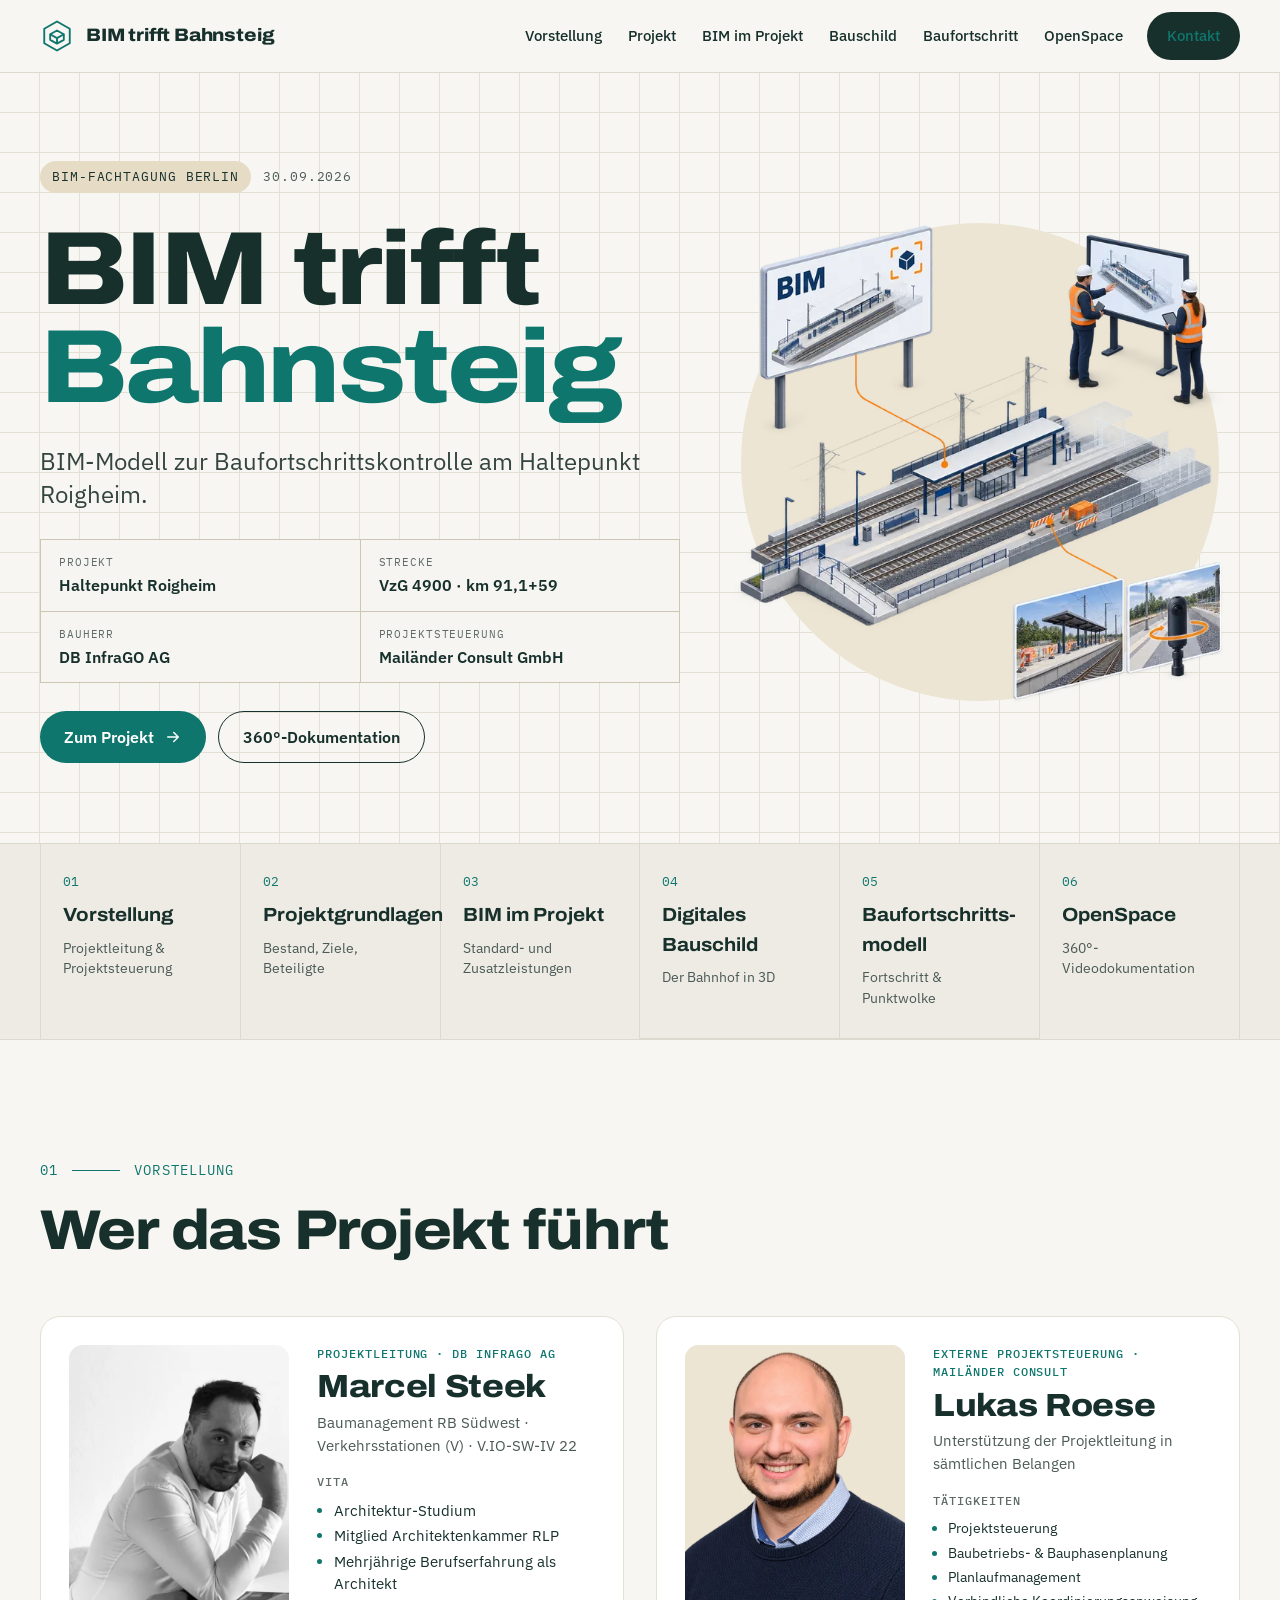
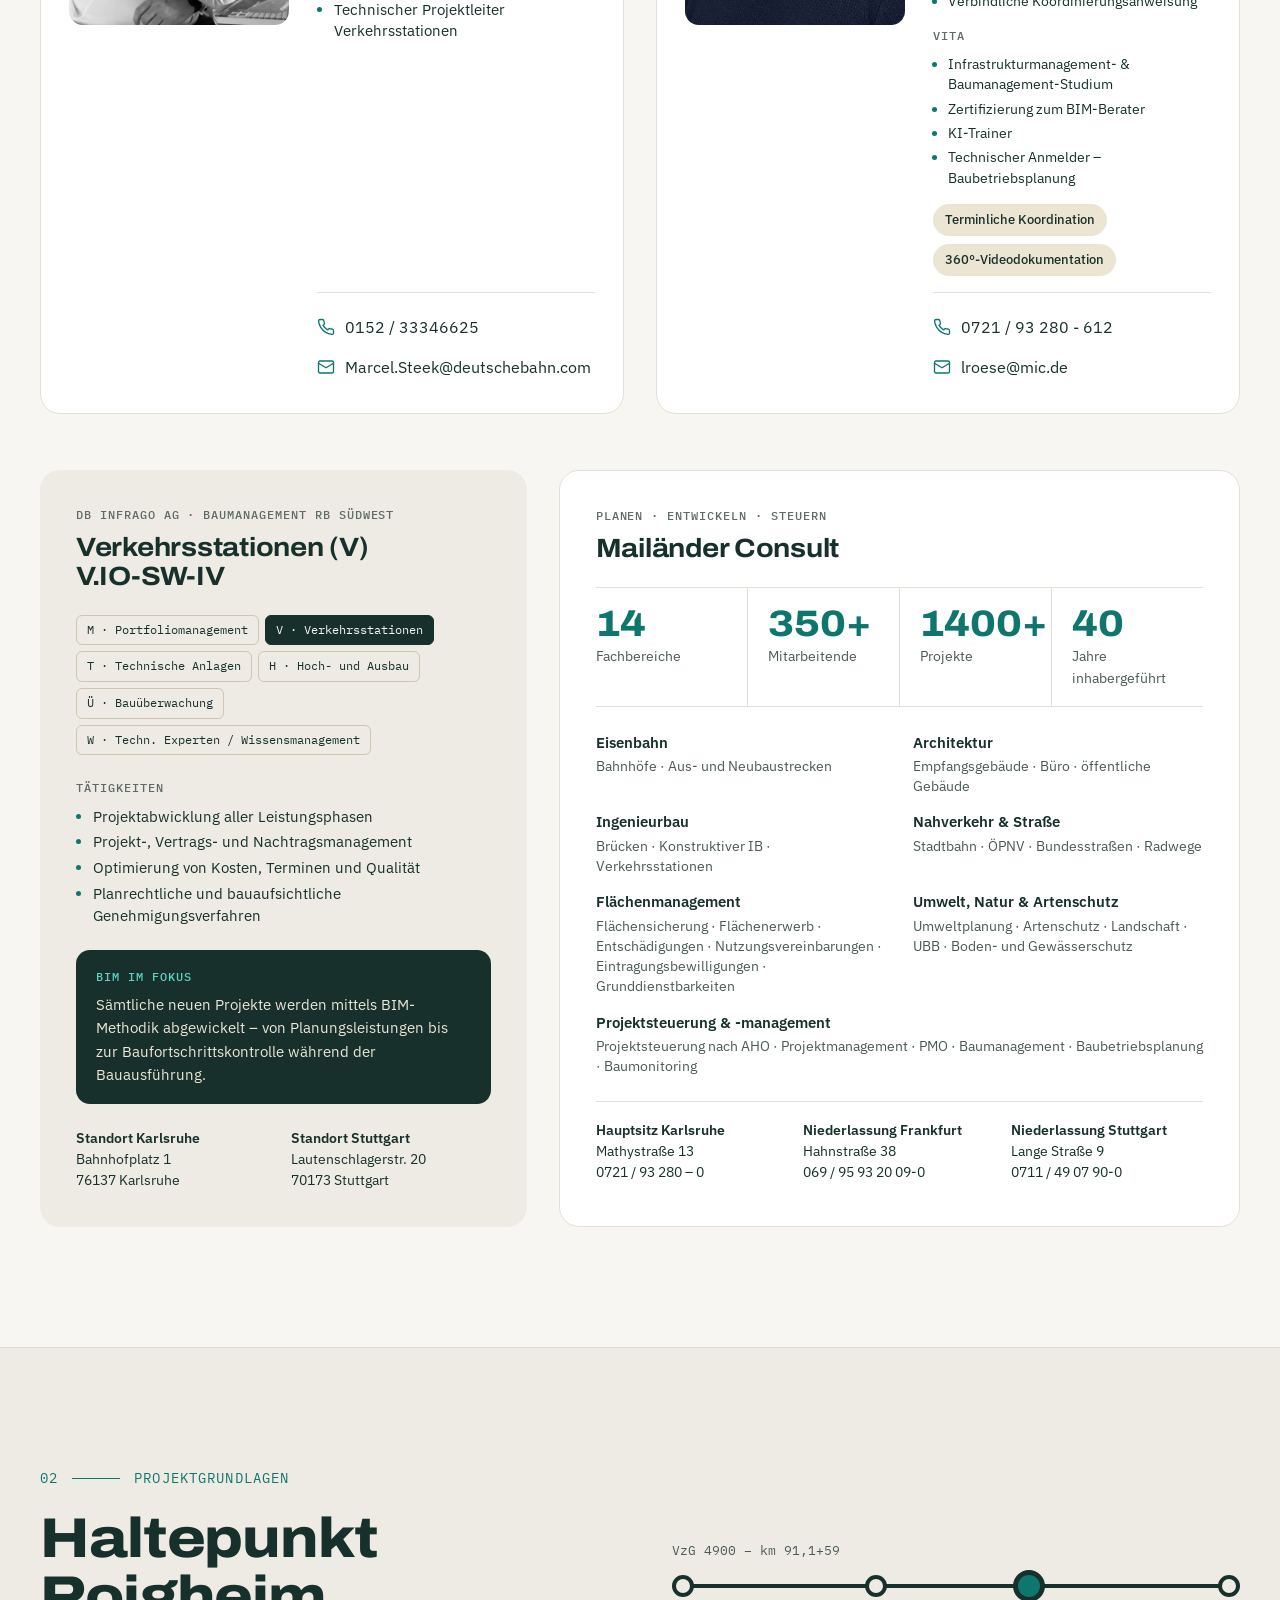
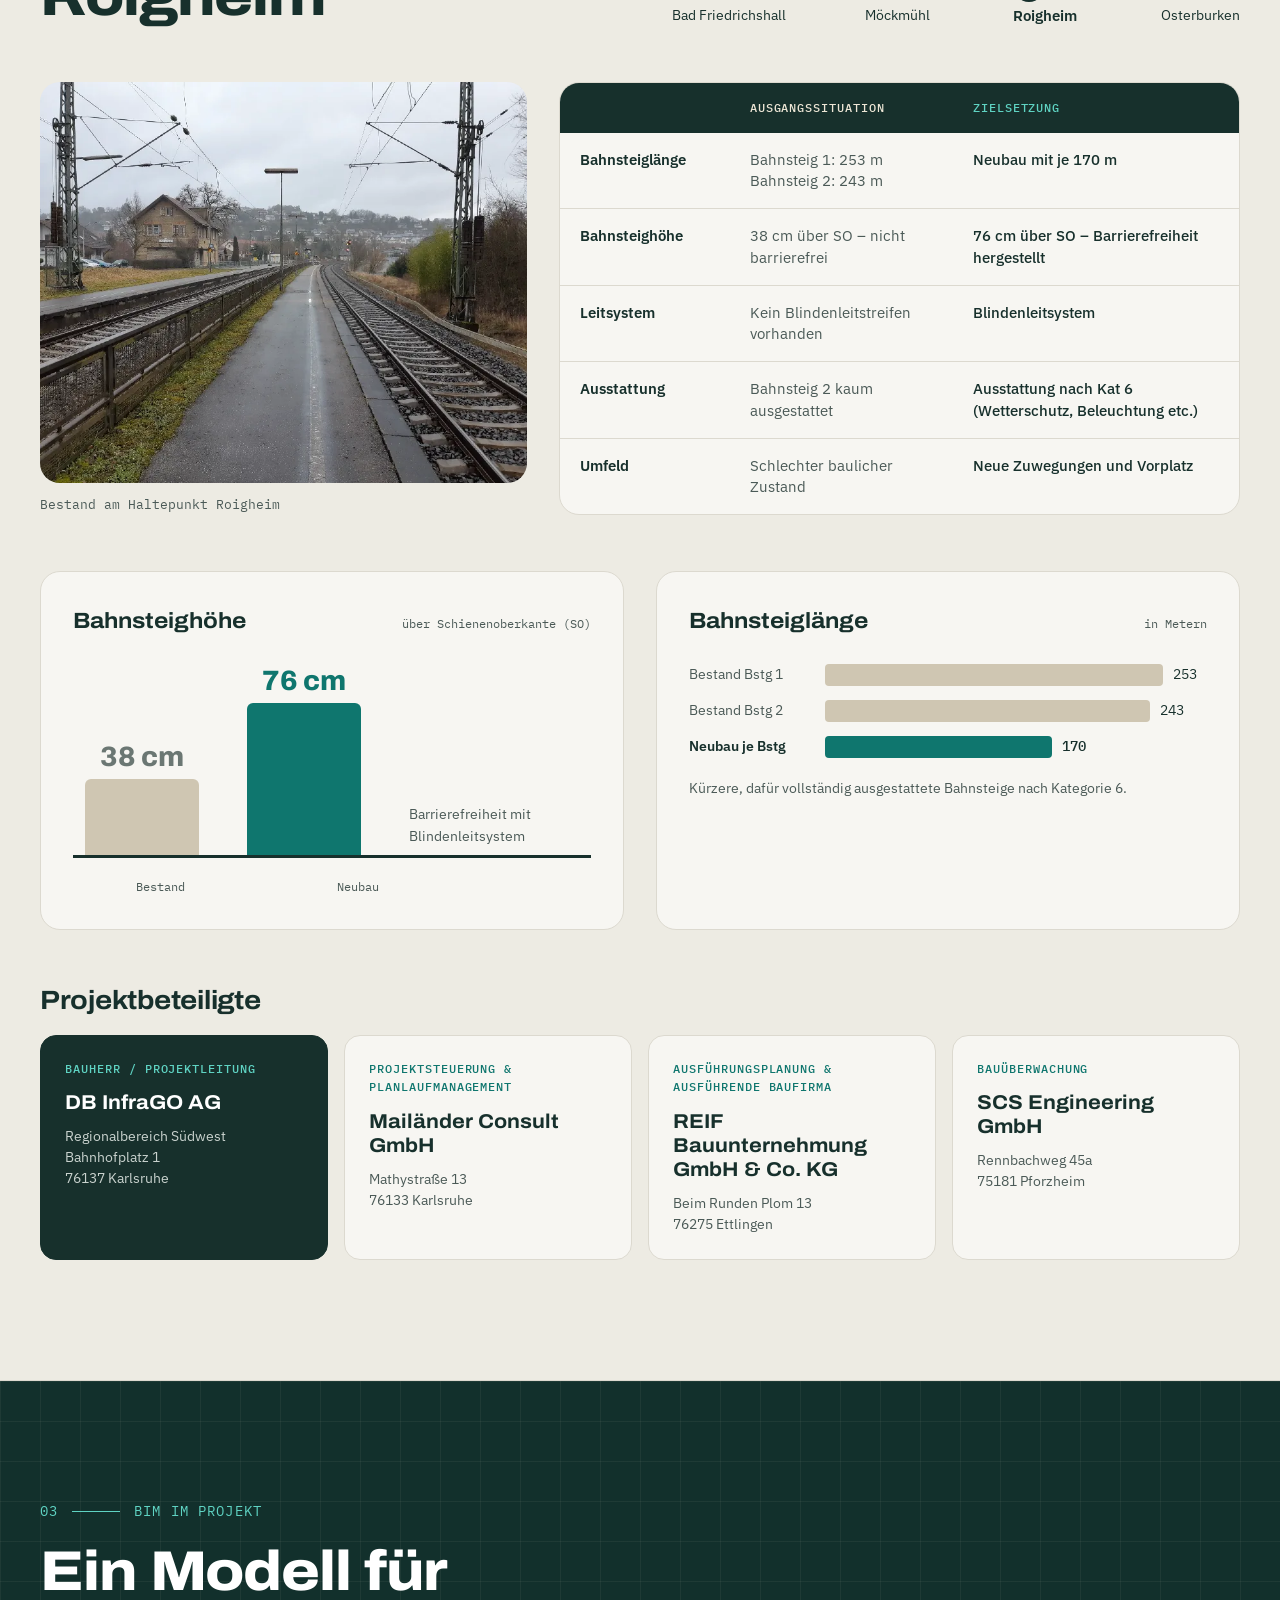
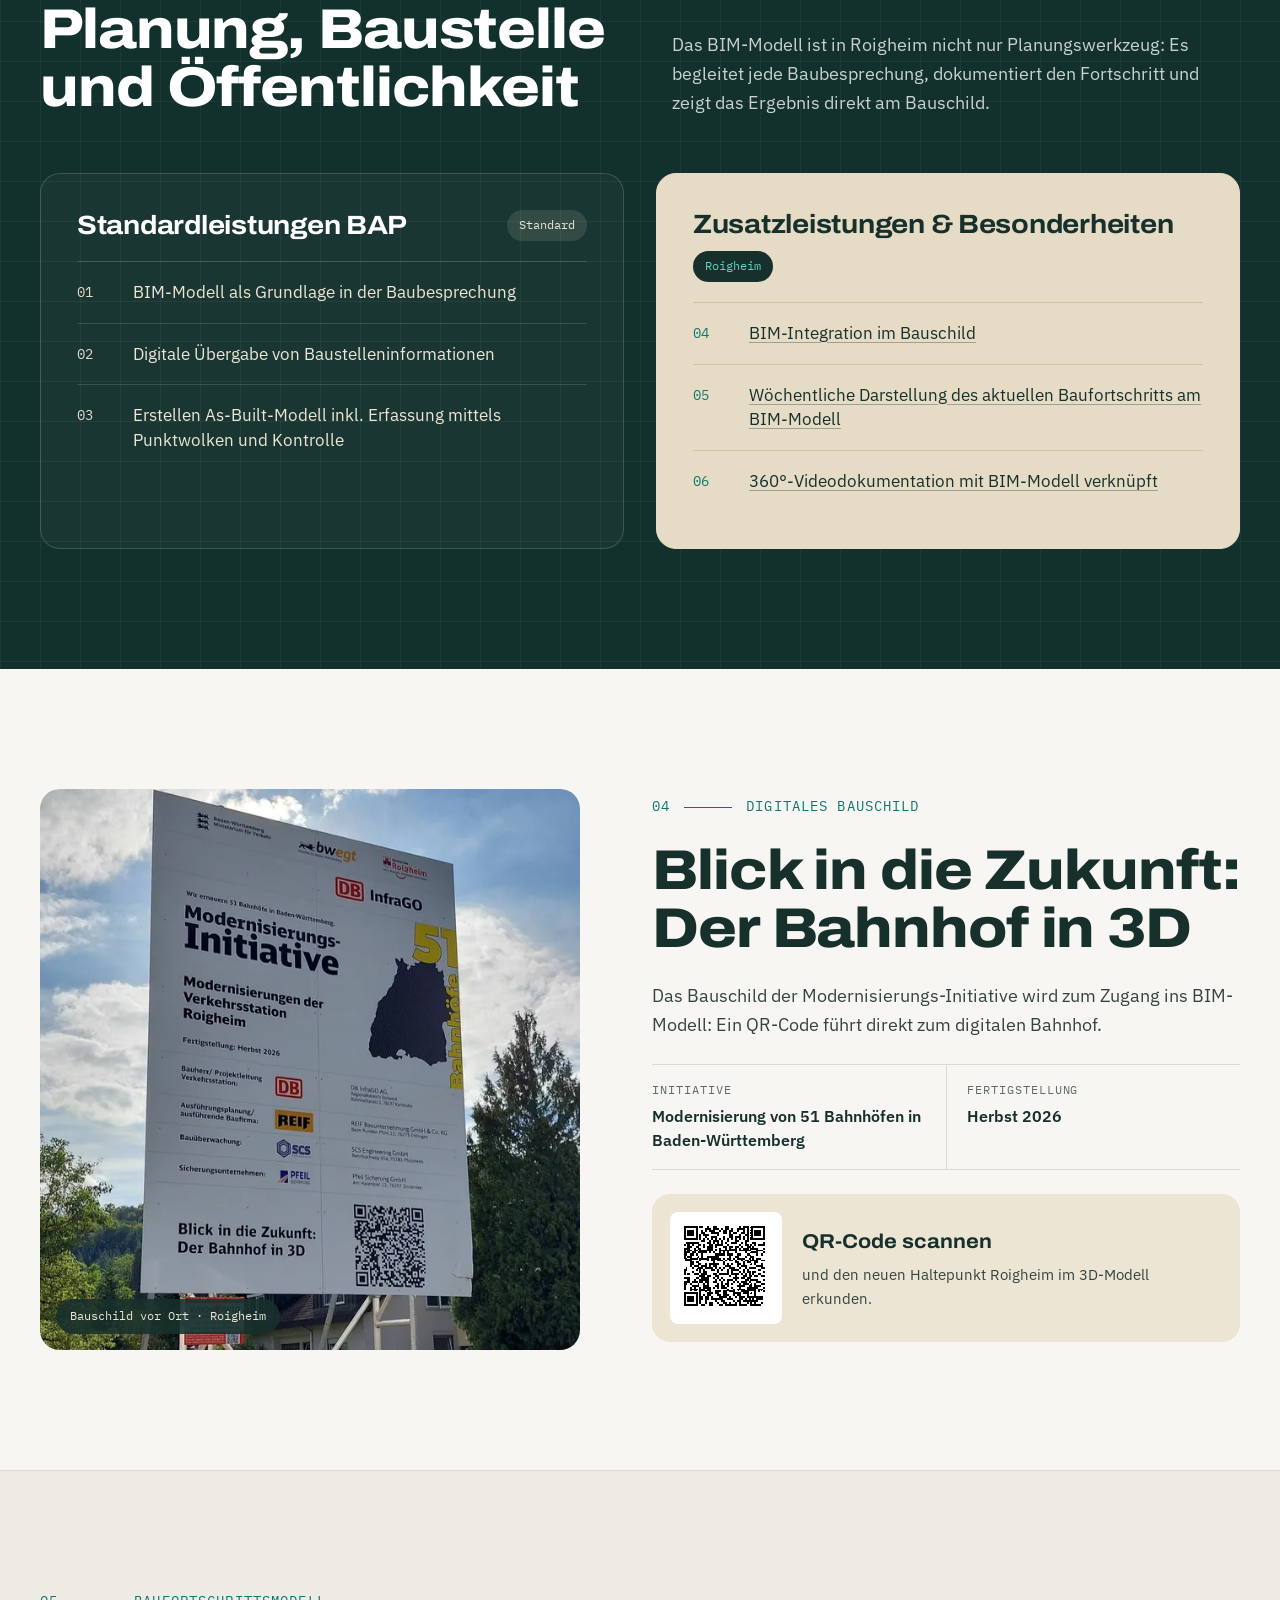
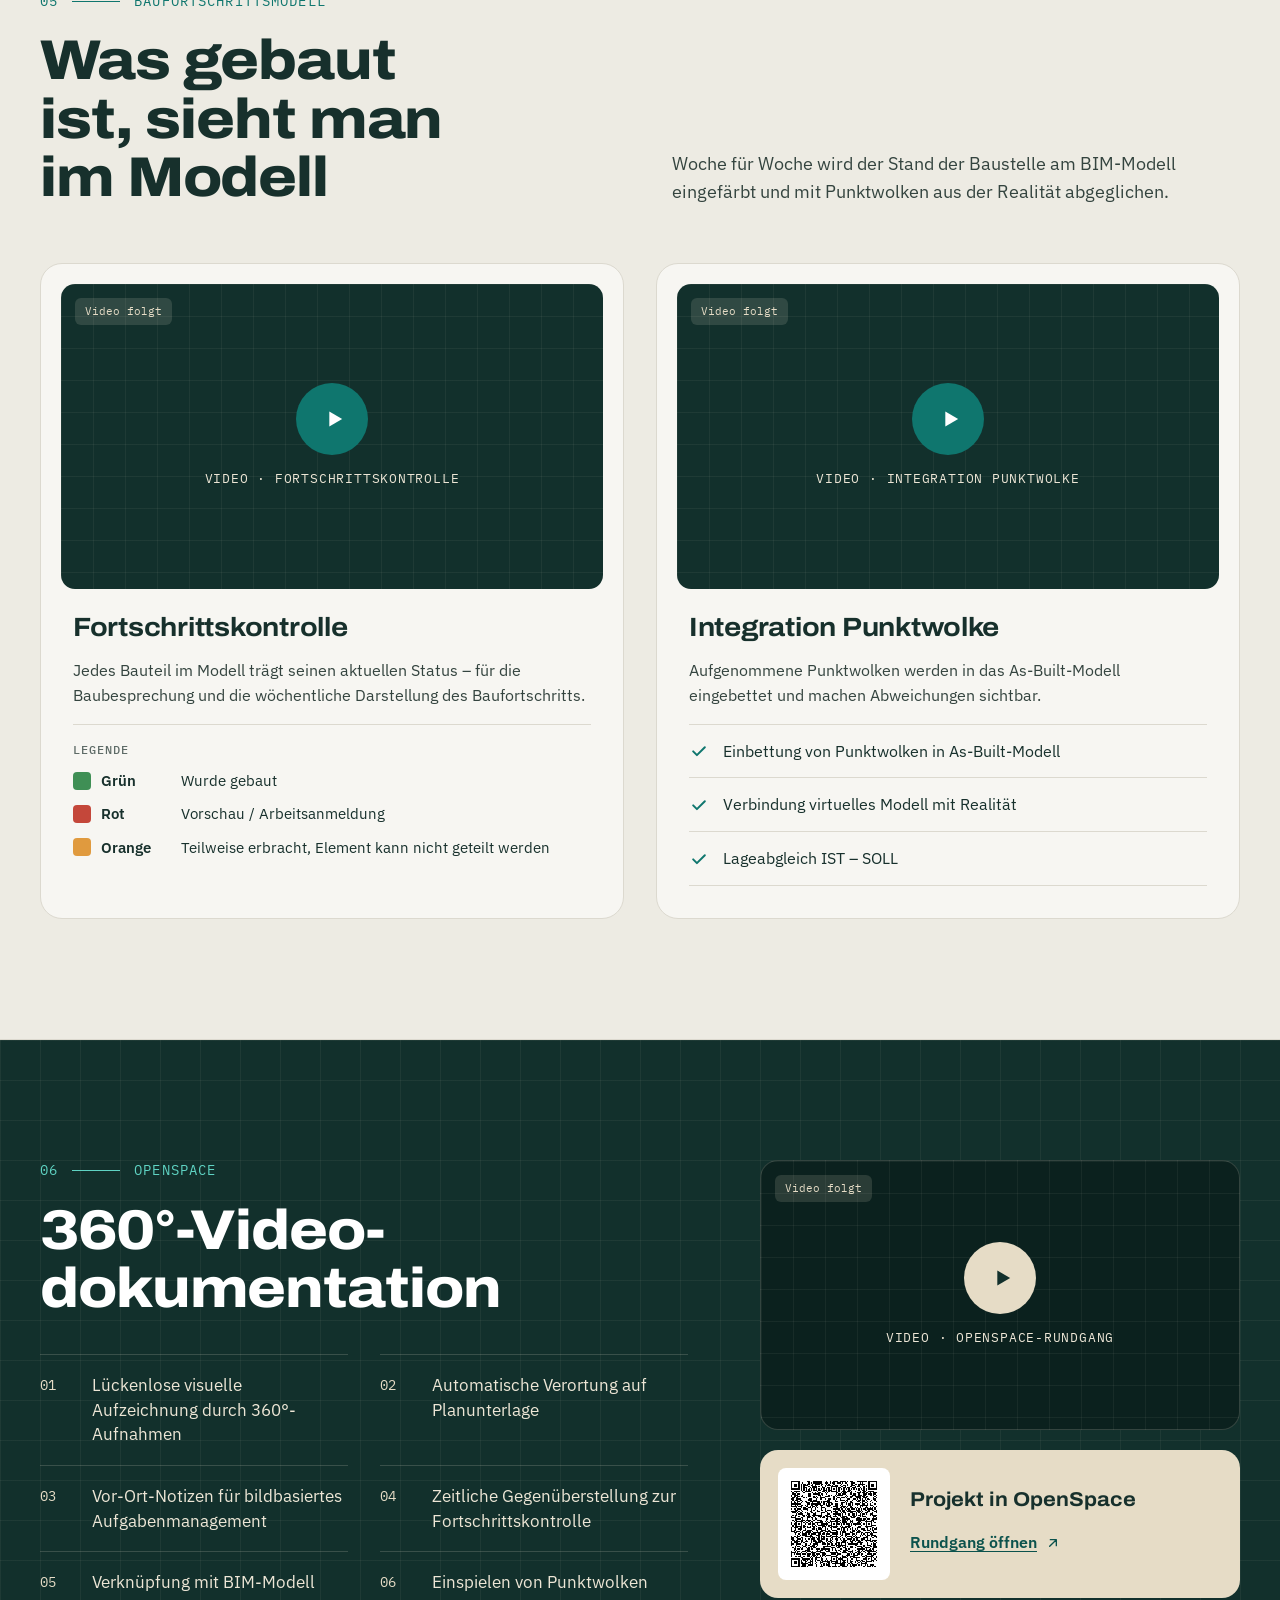
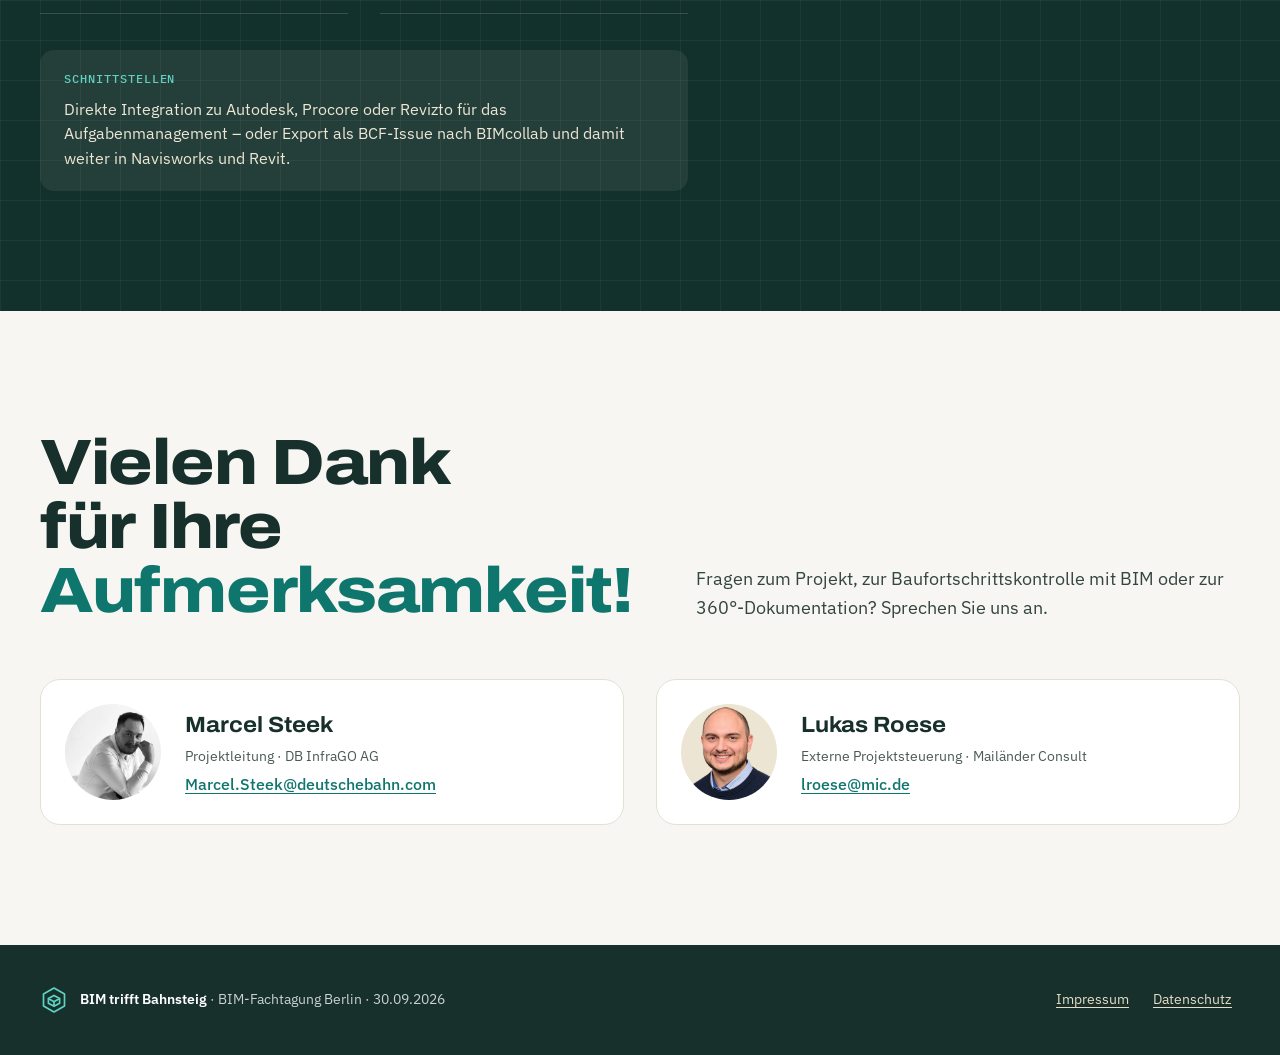
==== commit fe062300: "Neue Website „BIM trifft Bahnsteig“ aus der Präsentation Ersetzt den bisherigen Band-OnePager vollst" ====
--- a/index.html
+++ b/index.html
@@ -1,355 +1,554 @@
-<!DOCTYPE html>
+<!doctype html>
 <html lang="de">
 <head>
-<meta charset="utf-8">
-<meta name="viewport" content="width=device-width, initial-scale=1">
-<title>Soundaffair – Die Liveband aus Karlsruhe</title>
-<meta name="description" content="Soundaffair – Liveband aus Karlsruhe. Funk, Soul, Blues, Rock &amp; Pop mit vierköpfigem Bläsersatz und drei Stimmen. Für Konzerte, Stadtfeste, Firmenfeiern und private Feiern.">
-<meta name="theme-color" content="#070b12">
-
-<meta property="og:type" content="website">
-<meta property="og:title" content="Soundaffair – Die Liveband aus Karlsruhe">
-<meta property="og:description" content="Funk, Soul, Blues, Rock &amp; Pop. Neun Musiker, ein Bläsersatz, drei Stimmen.">
-<meta property="og:locale" content="de_DE">
-<meta property="og:image" content="assets/img/logo.svg">
-
-<link rel="preload" href="assets/fonts/space-grotesk-latin.woff2" as="font" type="font/woff2" crossorigin>
-<link rel="preload" href="assets/fonts/inter-latin.woff2" as="font" type="font/woff2" crossorigin>
-<link rel="stylesheet" href="assets/css/fonts.css">
-<link rel="stylesheet" href="assets/css/style.css">
-<link rel="icon" type="image/svg+xml" href="assets/img/logo.svg">
+  <meta charset="utf-8">
+  <meta name="viewport" content="width=device-width, initial-scale=1">
+  <title>BIM trifft Bahnsteig – Baufortschrittskontrolle am Haltepunkt Roigheim</title>
+  <meta name="description" content="BIM-Modell zur Baufortschrittskontrolle am Haltepunkt Roigheim: Projektgrundlagen, BIM im Projekt, Digitales Bauschild, Baufortschrittsmodell und 360°-Dokumentation mit OpenSpace. BIM-Fachtagung Berlin, 30.09.2026.">
+  <meta name="theme-color" content="#F7F6F2">
+
+  <meta property="og:type" content="website">
+  <meta property="og:locale" content="de_DE">
+  <meta property="og:title" content="BIM trifft Bahnsteig">
+  <meta property="og:description" content="BIM-Modell zur Baufortschrittskontrolle am Haltepunkt Roigheim – BIM-Fachtagung Berlin, 30.09.2026.">
+  <meta property="og:image" content="assets/img/og-bim-trifft-bahnsteig.jpg">
+
+  <link rel="icon" href="assets/img/favicon.svg" type="image/svg+xml">
+  <link rel="preload" href="assets/fonts/archivo-latin.woff2" as="font" type="font/woff2" crossorigin>
+  <link rel="preload" href="assets/fonts/ibm-plex-sans-latin.woff2" as="font" type="font/woff2" crossorigin>
+  <link rel="stylesheet" href="assets/css/fonts.css">
+  <link rel="stylesheet" href="assets/css/style.css">
+  <script src="assets/js/main.js" defer></script>
 </head>
 <body>
-
-<a class="skip-link" href="#main">Zum Inhalt springen</a>
-
-<!-- ============ NAV ============ -->
-<header class="nav" id="nav">
-  <div class="wrap nav__inner">
-    <a class="logo" href="#top" aria-label="Soundaffair – Startseite">
-      <svg class="logo__mark" viewBox="0 0 64 64" aria-hidden="true">
-        <g fill="none" stroke-linecap="round" stroke-linejoin="round">
-          <rect x="4.5" y="5.5" width="55" height="53" rx="19" stroke="currentColor" stroke-width="7"/>
-          <path d="M48.5 24C48.5 16 41.5 11.5 32 11.5S15.5 16 15.5 23s7 9 16.5 9 16.5 3 16.5 10.5-7 11-16.5 11-16.5-4-16.5-11" stroke="var(--logo-halo)" stroke-width="17"/>
-          <path d="M48.5 24C48.5 16 41.5 11.5 32 11.5S15.5 16 15.5 23s7 9 16.5 9 16.5 3 16.5 10.5-7 11-16.5 11-16.5-4-16.5-11" stroke="currentColor" stroke-width="9.5"/>
-        </g>
-      </svg>
-      <span class="logo__text">sound<em>affair</em></span>
-    </a>
-
-    <nav class="nav__links" id="navLinks" aria-label="Hauptnavigation">
-      <a href="#band">Band</a>
-      <a href="#besetzung">Besetzung</a>
-      <a href="#setlist">Setlist</a>
-      <a href="#live">Live</a>
-      <a href="#kontakt" class="btn btn--sm">Booking</a>
+  <a class="skip-link" href="#inhalt">Zum Inhalt springen</a>
+
+  <!-- ============ Kopfzeile ============ -->
+  <header class="site-header" data-header>
+    <div class="container site-header__inner">
+      <a class="brand" href="#start" aria-label="BIM trifft Bahnsteig – zum Seitenanfang">
+        <svg class="brand__mark" viewBox="0 0 40 40" aria-hidden="true"><path d="M20 3 35 11.5v17L20 37 5 28.5v-17Z"/><path d="M20 13.5l8 4.5-8 4.5-8-4.5Z"/><path d="M12 18v6.5l8 4.5 8-4.5V18M20 22.5V29"/></svg>
+        <span class="brand__text">BIM trifft Bahnsteig</span>
+      </a>
+
+      <button class="nav-toggle" type="button" aria-expanded="false" aria-controls="hauptnavigation" data-nav-toggle>
+        <span class="visually-hidden">Menü</span>
+        <svg viewBox="0 0 24 24" aria-hidden="true"><path class="nav-toggle__open" d="M4 7h16M4 12h16M4 17h16"/><path class="nav-toggle__close" d="M6 6l12 12M18 6 6 18"/></svg>
+      </button>
+
+      <nav class="site-nav" id="hauptnavigation" aria-label="Hauptnavigation" data-nav>
+        <ul>
+          <li><a href="#vorstellung">Vorstellung</a></li>
+          <li><a href="#projekt">Projekt</a></li>
+          <li><a href="#bim">BIM im Projekt</a></li>
+          <li><a href="#bauschild">Bauschild</a></li>
+          <li><a href="#baufortschritt">Baufortschritt</a></li>
+          <li><a href="#openspace">OpenSpace</a></li>
+          <li><a class="site-nav__cta" href="#kontakt">Kontakt</a></li>
+        </ul>
+      </nav>
+    </div>
+  </header>
+
+  <main id="inhalt">
+
+    <!-- ============ Hero ============ -->
+    <section class="hero grid-bg" id="start" aria-labelledby="hero-titel">
+      <div class="container hero__inner">
+        <div class="hero__text">
+          <p class="hero__meta">
+            <span class="pill">BIM-Fachtagung Berlin</span>
+            <time datetime="2026-09-30">30.09.2026</time>
+          </p>
+          <h1 class="hero__title" id="hero-titel">BIM trifft <span class="accent">Bahnsteig</span></h1>
+          <p class="hero__lead">BIM-Modell zur Baufortschrittskontrolle am Haltepunkt Roigheim.</p>
+
+          <dl class="titleblock">
+            <div><dt>Projekt</dt><dd>Haltepunkt Roigheim</dd></div>
+            <div><dt>Strecke</dt><dd>VzG 4900 · km 91,1+59</dd></div>
+            <div><dt>Bauherr</dt><dd>DB InfraGO AG</dd></div>
+            <div><dt>Projektsteuerung</dt><dd>Mailänder Consult GmbH</dd></div>
+          </dl>
+
+          <div class="hero__actions">
+            <a class="btn btn--primary" href="#projekt">Zum Projekt
+              <svg viewBox="0 0 24 24" aria-hidden="true"><path d="M5 12h14M13 6l6 6-6 6"/></svg>
+            </a>
+            <a class="btn btn--outline" href="#openspace">360°-Dokumentation</a>
+          </div>
+        </div>
+
+        <div class="hero__visual">
+          <img
+            src="assets/img/bim-plattform-1200.webp"
+            srcset="assets/img/bim-plattform-700.webp 700w, assets/img/bim-plattform-1200.webp 1200w"
+            sizes="(min-width: 1080px) 580px, 88vw"
+            width="1200" height="1200"
+            alt="Isometrische Darstellung: BIM-Modell eines Bahnsteigs, verknüpft mit Bauschild, Baubesprechung und 360°-Aufnahmen"
+            fetchpriority="high">
+        </div>
+      </div>
+    </section>
+
+    <!-- ============ Agenda ============ -->
+    <nav class="agenda" aria-label="Agenda">
+      <div class="container">
+        <ol class="agenda__list">
+          <li><a href="#vorstellung"><span class="agenda__no">01</span><span class="agenda__title">Vorstellung</span><span class="agenda__desc">Projektleitung &amp; Projektsteuerung</span></a></li>
+          <li><a href="#projekt"><span class="agenda__no">02</span><span class="agenda__title">Projektgrundlagen</span><span class="agenda__desc">Bestand, Ziele, Beteiligte</span></a></li>
+          <li><a href="#bim"><span class="agenda__no">03</span><span class="agenda__title">BIM im Projekt</span><span class="agenda__desc">Standard- und Zusatzleistungen</span></a></li>
+          <li><a href="#bauschild"><span class="agenda__no">04</span><span class="agenda__title">Digitales Bauschild</span><span class="agenda__desc">Der Bahnhof in 3D</span></a></li>
+          <li><a href="#baufortschritt"><span class="agenda__no">05</span><span class="agenda__title">Baufortschritts&shy;modell</span><span class="agenda__desc">Fortschritt &amp; Punktwolke</span></a></li>
+          <li><a href="#openspace"><span class="agenda__no">06</span><span class="agenda__title">OpenSpace</span><span class="agenda__desc">360°-Videodokumentation</span></a></li>
+        </ol>
+      </div>
     </nav>
 
-    <button class="nav__toggle" id="navToggle" aria-label="Menü öffnen" aria-expanded="false" aria-controls="navLinks">
-      <span></span><span></span><span></span>
-    </button>
-  </div>
-</header>
-
-<main id="main">
-
-<!-- ============ HERO ============ -->
-<section class="hero" id="top">
-  <div class="hero__glow" aria-hidden="true"></div>
-  <div class="hero__grid" aria-hidden="true"></div>
-
-  <div class="wrap hero__inner">
-    <p class="eyebrow reveal">Liveband aus Karlsruhe</p>
-
-    <h1 class="hero__title reveal" style="--d:.08s">
-      <span class="hero__line">Sound</span>
-      <span class="hero__line hero__line--accent">affair</span>
-    </h1>
-
-    <p class="hero__tag reveal" style="--d:.16s">Funk · Soul · Blues · Rock · Pop</p>
-
-    <p class="hero__lead reveal" style="--d:.24s">
-      Neun Musiker, ein vierköpfiger Bläsersatz, drei Stimmen –
-      und ein Abend, den euer Publikum nicht so schnell vergisst.
-    </p>
-
-    <div class="hero__cta reveal" style="--d:.32s">
-      <a class="btn" href="#kontakt">Band anfragen</a>
-      <a class="btn btn--ghost" href="#setlist">Setlist ansehen</a>
+    <!-- ============ 01 Vorstellung ============ -->
+    <section class="section" id="vorstellung" aria-labelledby="vorstellung-titel">
+      <div class="container">
+        <header class="section-head">
+          <p class="eyebrow"><span>01</span><span class="eyebrow__rule"></span><span>Vorstellung</span></p>
+          <h2 class="h2" id="vorstellung-titel">Wer das Projekt führt</h2>
+        </header>
+
+        <div class="people">
+          <article class="person">
+            <img class="person__photo" src="assets/img/marcel-steek.webp" width="600" height="666" alt="Porträt Marcel Steek" loading="lazy">
+            <div class="person__body">
+              <div class="person__head">
+                <p class="kicker">Projektleitung · DB InfraGO AG</p>
+                <h3 class="h3">Marcel Steek</h3>
+                <p class="muted">Baumanagement RB Südwest · Verkehrsstationen (V) · V.IO-SW-IV 22</p>
+              </div>
+              <div class="person__block">
+                <h4 class="label">Vita</h4>
+                <ul class="list">
+                  <li>Architektur-Studium</li>
+                  <li>Mitglied Architektenkammer RLP</li>
+                  <li>Mehrjährige Berufserfahrung als Architekt</li>
+                  <li>Technischer Projektleiter Verkehrsstationen</li>
+                </ul>
+              </div>
+              <ul class="contact-list">
+                <li><a href="tel:+4915233346625"><svg viewBox="0 0 24 24" aria-hidden="true"><use href="#i-phone"/></svg><span class="visually-hidden">Telefon: </span>0152 / 33346625</a></li>
+                <li><a href="mailto:Marcel.Steek@deutschebahn.com"><svg viewBox="0 0 24 24" aria-hidden="true"><use href="#i-mail"/></svg><span class="visually-hidden">E-Mail: </span>Marcel.Steek@deutschebahn.com</a></li>
+              </ul>
+            </div>
+          </article>
+
+          <article class="person">
+            <img class="person__photo person__photo--top" src="assets/img/lukas-roese.webp" width="600" height="750" alt="Porträt Lukas Roese" loading="lazy">
+            <div class="person__body">
+              <div class="person__head">
+                <p class="kicker">Externe Projektsteuerung · Mailänder Consult</p>
+                <h3 class="h3">Lukas Roese</h3>
+                <p class="muted">Unterstützung der Projektleitung in sämtlichen Belangen</p>
+              </div>
+              <div class="person__cols">
+                <div class="person__block">
+                  <h4 class="label">Tätigkeiten</h4>
+                  <ul class="list list--small">
+                    <li>Projektsteuerung</li>
+                    <li>Baubetriebs- &amp; Bauphasenplanung</li>
+                    <li>Planlaufmanagement</li>
+                    <li>Verbindliche Koordinierungsanweisung</li>
+                  </ul>
+                </div>
+                <div class="person__block">
+                  <h4 class="label">Vita</h4>
+                  <ul class="list list--small">
+                    <li>Infrastrukturmanagement- &amp; Baumanagement-Studium</li>
+                    <li>Zertifizierung zum BIM-Berater</li>
+                    <li>KI-Trainer</li>
+                    <li>Technischer Anmelder – Baubetriebsplanung</li>
+                  </ul>
+                </div>
+              </div>
+              <ul class="tags" aria-label="Funktion im Projekt">
+                <li>Terminliche Koordination</li>
+                <li>360°-Videodokumentation</li>
+              </ul>
+              <ul class="contact-list">
+                <li><a href="tel:+4972193280612"><svg viewBox="0 0 24 24" aria-hidden="true"><use href="#i-phone"/></svg><span class="visually-hidden">Telefon: </span>0721 / 93 280 - 612</a></li>
+                <li><a href="mailto:lroese@mic.de"><svg viewBox="0 0 24 24" aria-hidden="true"><use href="#i-mail"/></svg><span class="visually-hidden">E-Mail: </span>lroese@mic.de</a></li>
+              </ul>
+            </div>
+          </article>
+        </div>
+
+        <div class="orgs">
+          <!-- DB InfraGO · Verkehrsstationen -->
+          <article class="org org--sand">
+            <header>
+              <p class="label">DB InfraGO AG · Baumanagement RB Südwest</p>
+              <h3 class="h3 h3--sm">Verkehrsstationen (V)<br>V.IO-SW-IV</h3>
+            </header>
+            <ul class="units" aria-label="Bereiche des Baumanagements RB Südwest">
+              <li>M · Portfolio&shy;management</li>
+              <li class="is-active" aria-current="true">V · Verkehrsstationen</li>
+              <li>T · Technische Anlagen</li>
+              <li>H · Hoch- und Ausbau</li>
+              <li>Ü · Bauüberwachung</li>
+              <li>W · Techn. Experten / Wissensmanagement</li>
+            </ul>
+            <div>
+              <h4 class="label">Tätigkeiten</h4>
+              <ul class="list">
+                <li>Projektabwicklung aller Leistungsphasen</li>
+                <li>Projekt-, Vertrags- und Nachtragsmanagement</li>
+                <li>Optimierung von Kosten, Terminen und Qualität</li>
+                <li>Planrechtliche und bauaufsichtliche Genehmigungsverfahren</li>
+              </ul>
+            </div>
+            <div class="callout">
+              <p class="label label--bright">BIM im Fokus</p>
+              <p>Sämtliche neuen Projekte werden mittels BIM-Methodik abgewickelt – von Planungsleistungen bis zur Baufortschrittskontrolle während der Bauausführung.</p>
+            </div>
+            <div class="addresses addresses--2">
+              <address><strong>Standort Karlsruhe</strong>Bahnhofplatz 1<br>76137 Karlsruhe</address>
+              <address><strong>Standort Stuttgart</strong>Lautenschlagerstr. 20<br>70173 Stuttgart</address>
+            </div>
+          </article>
+
+          <!-- Mailänder Consult -->
+          <article class="org org--white">
+            <header>
+              <p class="label">planen · entwickeln · steuern</p>
+              <h3 class="h3 h3--sm">Mailänder Consult</h3>
+            </header>
+            <dl class="stats">
+              <div><dt>Fachbereiche</dt><dd>14</dd></div>
+              <div><dt>Mitarbeitende</dt><dd>350+</dd></div>
+              <div><dt>Projekte</dt><dd>1400+</dd></div>
+              <div><dt>Jahre inhabergeführt</dt><dd>40</dd></div>
+            </dl>
+            <dl class="fields">
+              <div><dt>Eisenbahn</dt><dd>Bahnhöfe · Aus- und Neubaustrecken</dd></div>
+              <div><dt>Architektur</dt><dd>Empfangsgebäude · Büro · öffentliche Gebäude</dd></div>
+              <div><dt>Ingenieurbau</dt><dd>Brücken · Konstruktiver IB · Verkehrsstationen</dd></div>
+              <div><dt>Nahverkehr &amp; Straße</dt><dd>Stadtbahn · ÖPNV · Bundesstraßen · Radwege</dd></div>
+              <div><dt>Flächenmanagement</dt><dd>Flächensicherung · Flächenerwerb · Entschädigungen · Nutzungsvereinbarungen · Eintragungsbewilligungen · Grunddienstbarkeiten</dd></div>
+              <div><dt>Umwelt, Natur &amp; Artenschutz</dt><dd>Umweltplanung · Artenschutz · Landschaft · UBB · Boden- und Gewässerschutz</dd></div>
+              <div class="fields__wide"><dt>Projektsteuerung &amp; -management</dt><dd>Projektsteuerung nach AHO · Projektmanagement · PMO · Baumanagement · Baubetriebsplanung · Baumonitoring</dd></div>
+            </dl>
+            <div class="addresses addresses--3">
+              <address><strong>Hauptsitz Karlsruhe</strong>Mathystraße 13<br>0721 / 93 280 – 0</address>
+              <address><strong>Niederlassung Frankfurt</strong>Hahnstraße 38<br>069 / 95 93 20 09-0</address>
+              <address><strong>Niederlassung Stuttgart</strong>Lange Straße 9<br>0711 / 49 07 90-0</address>
+            </div>
+          </article>
+        </div>
+      </div>
+    </section>
+
+    <!-- ============ 02 Projektgrundlagen ============ -->
+    <section class="section section--sand" id="projekt" aria-labelledby="projekt-titel">
+      <div class="container">
+        <header class="section-head section-head--split">
+          <div>
+            <p class="eyebrow"><span>02</span><span class="eyebrow__rule"></span><span>Projektgrundlagen</span></p>
+            <h2 class="h2" id="projekt-titel">Haltepunkt Roigheim</h2>
+          </div>
+          <figure class="line-strip" aria-label="Streckenlage: Bad Friedrichshall, Möckmühl, Roigheim, Osterburken">
+            <figcaption class="line-strip__km">VzG 4900 – km 91,1+59</figcaption>
+            <ol class="line-strip__stations">
+              <li>Bad Friedrichshall</li>
+              <li>Möckmühl</li>
+              <li class="is-current"><strong>Roigheim</strong></li>
+              <li>Osterburken</li>
+            </ol>
+          </figure>
+        </header>
+
+        <div class="baseline">
+          <figure class="baseline__photo">
+            <img src="assets/img/roigheim-bestand.webp" width="836" height="626" alt="Bestehender Bahnsteig am Haltepunkt Roigheim mit niedriger Bahnsteigkante und Gleisen" loading="lazy">
+            <figcaption>Bestand am Haltepunkt Roigheim</figcaption>
+          </figure>
+
+          <div class="compare-wrap">
+            <table class="compare">
+              <caption class="visually-hidden">Ausgangssituation und Zielsetzung im Vergleich</caption>
+              <thead>
+                <tr><th scope="col"><span class="visually-hidden">Merkmal</span></th><th scope="col">Ausgangssituation</th><th scope="col">Zielsetzung</th></tr>
+              </thead>
+              <tbody>
+                <tr><th scope="row">Bahnsteiglänge</th><td data-label="Ausgangssituation">Bahnsteig 1: 253 m<br>Bahnsteig 2: 243 m</td><td data-label="Zielsetzung">Neubau mit je 170 m</td></tr>
+                <tr><th scope="row">Bahnsteighöhe</th><td data-label="Ausgangssituation">38 cm über SO – nicht barrierefrei</td><td data-label="Zielsetzung">76 cm über SO – Barrierefreiheit hergestellt</td></tr>
+                <tr><th scope="row">Leitsystem</th><td data-label="Ausgangssituation">Kein Blindenleitstreifen vorhanden</td><td data-label="Zielsetzung">Blindenleitsystem</td></tr>
+                <tr><th scope="row">Ausstattung</th><td data-label="Ausgangssituation">Bahnsteig 2 kaum ausgestattet</td><td data-label="Zielsetzung">Ausstattung nach Kat 6 (Wetterschutz, Beleuchtung etc.)</td></tr>
+                <tr><th scope="row">Umfeld</th><td data-label="Ausgangssituation">Schlechter baulicher Zustand</td><td data-label="Zielsetzung">Neue Zuwegungen und Vorplatz</td></tr>
+              </tbody>
+            </table>
+          </div>
+        </div>
+
+        <div class="charts">
+          <figure class="chart">
+            <div class="chart__head"><h3 class="h4">Bahnsteighöhe</h3><span class="chart__unit">über Schienenoberkante (SO)</span></div>
+            <div class="height-chart" role="img" aria-label="Bahnsteighöhe: Bestand 38 Zentimeter, Neubau 76 Zentimeter über Schienenoberkante">
+              <div class="height-chart__bar height-chart__bar--old" style="--h: 38"><span>38 cm</span></div>
+              <div class="height-chart__bar height-chart__bar--new" style="--h: 76"><span>76 cm</span></div>
+              <p class="height-chart__note">Barrierefreiheit mit Blindenleitsystem</p>
+            </div>
+            <div class="height-chart__labels" aria-hidden="true"><span>Bestand</span><span>Neubau</span></div>
+          </figure>
+
+          <figure class="chart">
+            <div class="chart__head"><h3 class="h4">Bahnsteiglänge</h3><span class="chart__unit">in Metern</span></div>
+            <dl class="length-chart">
+              <div class="length-chart__row"><dt>Bestand Bstg 1</dt><dd><span class="length-chart__bar" style="--m: 253"></span><span class="length-chart__val">253</span></dd></div>
+              <div class="length-chart__row"><dt>Bestand Bstg 2</dt><dd><span class="length-chart__bar" style="--m: 243"></span><span class="length-chart__val">243</span></dd></div>
+              <div class="length-chart__row length-chart__row--new"><dt>Neubau je Bstg</dt><dd><span class="length-chart__bar" style="--m: 170"></span><span class="length-chart__val">170</span></dd></div>
+            </dl>
+            <figcaption class="muted">Kürzere, dafür vollständig ausgestattete Bahnsteige nach Kategorie 6.</figcaption>
+          </figure>
+        </div>
+
+        <div class="parties">
+          <h3 class="h3 h3--sm">Projektbeteiligte</h3>
+          <ul class="parties__grid">
+            <li class="party party--dark">
+              <p class="label label--bright">Bauherr / Projektleitung</p>
+              <strong>DB InfraGO AG</strong>
+              <address>Regionalbereich Südwest<br>Bahnhofplatz 1<br>76137 Karlsruhe</address>
+            </li>
+            <li class="party">
+              <p class="label label--accent">Projektsteuerung &amp; Planlaufmanagement</p>
+              <strong>Mailänder Consult GmbH</strong>
+              <address>Mathystraße 13<br>76133 Karlsruhe</address>
+            </li>
+            <li class="party">
+              <p class="label label--accent">Ausführungsplanung &amp; ausführende Baufirma</p>
+              <strong>REIF Bauunternehmung GmbH &amp; Co. KG</strong>
+              <address>Beim Runden Plom 13<br>76275 Ettlingen</address>
+            </li>
+            <li class="party">
+              <p class="label label--accent">Bauüberwachung</p>
+              <strong>SCS Engineering GmbH</strong>
+              <address>Rennbachweg 45a<br>75181 Pforzheim</address>
+            </li>
+          </ul>
+        </div>
+      </div>
+    </section>
+
+    <!-- ============ 03 BIM im Projekt ============ -->
+    <section class="section section--dark grid-bg-dark" id="bim" aria-labelledby="bim-titel">
+      <div class="container">
+        <header class="section-head section-head--split">
+          <div>
+            <p class="eyebrow eyebrow--bright"><span>03</span><span class="eyebrow__rule"></span><span>BIM im Projekt</span></p>
+            <h2 class="h2" id="bim-titel">Ein Modell für Planung, Baustelle und Öffentlichkeit</h2>
+          </div>
+          <p class="lead">Das BIM-Modell ist in Roigheim nicht nur Planungswerkzeug: Es begleitet jede Baubesprechung, dokumentiert den Fortschritt und zeigt das Ergebnis direkt am Bauschild.</p>
+        </header>
+
+        <div class="bim-cols">
+          <article class="bim-card">
+            <header class="bim-card__head"><h3 class="h3 h3--sm">Standardleistungen BAP</h3><span class="chip">Standard</span></header>
+            <ol class="numbered">
+              <li><span>01</span>BIM-Modell als Grundlage in der Baubesprechung</li>
+              <li><span>02</span>Digitale Übergabe von Baustelleninformationen</li>
+              <li><span>03</span>Erstellen As-Built-Modell inkl. Erfassung mittels Punktwolken und Kontrolle</li>
+            </ol>
+          </article>
+          <article class="bim-card bim-card--beige">
+            <header class="bim-card__head"><h3 class="h3 h3--sm">Zusatzleistungen &amp; Besonderheiten</h3><span class="chip chip--dark">Roigheim</span></header>
+            <ol class="numbered" start="4">
+              <li><span>04</span><a href="#bauschild">BIM-Integration im Bauschild</a></li>
+              <li><span>05</span><a href="#baufortschritt">Wöchentliche Darstellung des aktuellen Baufortschritts am BIM-Modell</a></li>
+              <li><span>06</span><a href="#openspace">360°-Videodokumentation mit BIM-Modell verknüpft</a></li>
+            </ol>
+          </article>
+        </div>
+      </div>
+    </section>
+
+    <!-- ============ 04 Digitales Bauschild ============ -->
+    <section class="section" id="bauschild" aria-labelledby="bauschild-titel">
+      <div class="container sign">
+        <figure class="sign__photo">
+          <img
+            src="assets/img/digitales-bauschild-1000.webp"
+            srcset="assets/img/digitales-bauschild-640.webp 640w, assets/img/digitales-bauschild-1000.webp 1000w"
+            sizes="(min-width: 1080px) 540px, 92vw"
+            width="1000" height="1038"
+            alt="Bauschild der Modernisierungs-Initiative am Haltepunkt Roigheim mit QR-Code zum 3D-Modell" loading="lazy">
+          <figcaption>Bauschild vor Ort · Roigheim</figcaption>
+        </figure>
+
+        <div class="sign__text">
+          <p class="eyebrow"><span>04</span><span class="eyebrow__rule"></span><span>Digitales Bauschild</span></p>
+          <h2 class="h2" id="bauschild-titel">Blick in die Zukunft: Der Bahnhof in 3D</h2>
+          <p class="lead">Das Bauschild der Modernisierungs-Initiative wird zum Zugang ins BIM-Modell: Ein QR-Code führt direkt zum digitalen Bahnhof.</p>
+          <dl class="facts">
+            <div><dt>Initiative</dt><dd>Modernisierung von 51 Bahnhöfen in Baden-Württemberg</dd></div>
+            <div><dt>Fertigstellung</dt><dd>Herbst 2026</dd></div>
+          </dl>
+          <div class="qr-card">
+            <img src="assets/img/qr-digitales-bauschild.png" width="1254" height="1254" alt="QR-Code zum 3D-Modell des Haltepunkts Roigheim" loading="lazy">
+            <div>
+              <strong>QR-Code scannen</strong>
+              <p>und den neuen Haltepunkt Roigheim im 3D-Modell erkunden.</p>
+            </div>
+          </div>
+        </div>
+      </div>
+    </section>
+
+    <!-- ============ 05 Baufortschrittsmodell ============ -->
+    <section class="section section--sand" id="baufortschritt" aria-labelledby="baufortschritt-titel">
+      <div class="container">
+        <header class="section-head section-head--split">
+          <div>
+            <p class="eyebrow"><span>05</span><span class="eyebrow__rule"></span><span>Baufortschrittsmodell</span></p>
+            <h2 class="h2" id="baufortschritt-titel">Was gebaut ist, sieht man im Modell</h2>
+          </div>
+          <p class="lead">Woche für Woche wird der Stand der Baustelle am BIM-Modell eingefärbt und mit Punktwolken aus der Realität abgeglichen.</p>
+        </header>
+
+        <div class="progress">
+          <article class="progress-card">
+            <!--
+              Video einbinden: data-video-src="assets/video/fortschrittskontrolle.mp4"
+              oder extern:     data-video-embed="https://www.youtube-nocookie.com/embed/VIDEO-ID"
+            -->
+            <figure class="video-slot" data-video-src="" data-video-embed="" data-video-title="Fortschrittskontrolle am BIM-Modell">
+              <div class="video-slot__placeholder">
+                <span class="video-slot__play" aria-hidden="true"><svg viewBox="0 0 24 24"><path d="M8 5.5v13l11-6.5Z"/></svg></span>
+                <span class="video-slot__label">Video · Fortschrittskontrolle</span>
+                <span class="video-slot__badge">Video folgt</span>
+              </div>
+            </figure>
+            <div class="progress-card__body">
+              <h3 class="h3 h3--sm">Fortschrittskontrolle</h3>
+              <p>Jedes Bauteil im Modell trägt seinen aktuellen Status – für die Baubesprechung und die wöchentliche Darstellung des Baufortschritts.</p>
+              <div class="legend">
+                <h4 class="label">Legende</h4>
+                <dl>
+                  <div><dt><span class="swatch swatch--built"></span>Grün</dt><dd>Wurde gebaut</dd></div>
+                  <div><dt><span class="swatch swatch--planned"></span>Rot</dt><dd>Vorschau / Arbeitsanmeldung</dd></div>
+                  <div><dt><span class="swatch swatch--partial"></span>Orange</dt><dd>Teilweise erbracht, Element kann nicht geteilt werden</dd></div>
+                </dl>
+              </div>
+            </div>
+          </article>
+
+          <article class="progress-card">
+            <figure class="video-slot" data-video-src="" data-video-embed="" data-video-title="Integration der Punktwolke in das As-Built-Modell">
+              <div class="video-slot__placeholder">
+                <span class="video-slot__play" aria-hidden="true"><svg viewBox="0 0 24 24"><path d="M8 5.5v13l11-6.5Z"/></svg></span>
+                <span class="video-slot__label">Video · Integration Punktwolke</span>
+                <span class="video-slot__badge">Video folgt</span>
+              </div>
+            </figure>
+            <div class="progress-card__body">
+              <h3 class="h3 h3--sm">Integration Punktwolke</h3>
+              <p>Aufgenommene Punktwolken werden in das As-Built-Modell eingebettet und machen Abweichungen sichtbar.</p>
+              <ul class="checks">
+                <li>Einbettung von Punktwolken in As-Built-Modell</li>
+                <li>Verbindung virtuelles Modell mit Realität</li>
+                <li>Lageabgleich IST – SOLL</li>
+              </ul>
+            </div>
+          </article>
+        </div>
+      </div>
+    </section>
+
+    <!-- ============ 06 OpenSpace ============ -->
+    <section class="section section--dark grid-bg-dark" id="openspace" aria-labelledby="openspace-titel">
+      <div class="container openspace">
+        <div class="openspace__text">
+          <header class="section-head">
+            <p class="eyebrow eyebrow--bright"><span>06</span><span class="eyebrow__rule"></span><span>OpenSpace</span></p>
+            <h2 class="h2" id="openspace-titel">360°-Video&shy;dokumentation</h2>
+          </header>
+          <ol class="features">
+            <li><span>01</span>Lückenlose visuelle Aufzeichnung durch 360°-Aufnahmen</li>
+            <li><span>02</span>Automatische Verortung auf Planunterlage</li>
+            <li><span>03</span>Vor-Ort-Notizen für bildbasiertes Aufgabenmanagement</li>
+            <li><span>04</span>Zeitliche Gegenüberstellung zur Fortschrittskontrolle</li>
+            <li><span>05</span>Verknüpfung mit BIM-Modell</li>
+            <li><span>06</span>Einspielen von Punktwolken</li>
+          </ol>
+          <div class="note">
+            <p class="label label--bright">Schnittstellen</p>
+            <p>Direkte Integration zu Autodesk, Procore oder Revizto für das Aufgabenmanagement – oder Export als BCF-Issue nach BIMcollab und damit weiter in Navisworks und Revit.</p>
+          </div>
+        </div>
+
+        <div class="openspace__media">
+          <figure class="video-slot video-slot--deep" data-video-src="" data-video-embed="" data-video-title="OpenSpace-Rundgang am Haltepunkt Roigheim">
+            <div class="video-slot__placeholder">
+              <span class="video-slot__play video-slot__play--beige" aria-hidden="true"><svg viewBox="0 0 24 24"><path d="M8 5.5v13l11-6.5Z"/></svg></span>
+              <span class="video-slot__label">Video · OpenSpace-Rundgang</span>
+              <span class="video-slot__badge">Video folgt</span>
+            </div>
+          </figure>
+          <div class="qr-card qr-card--beige">
+            <img src="assets/img/qr-openspace.png" width="780" height="780" alt="QR-Code zum OpenSpace-Projekt Roigheim" loading="lazy">
+            <div>
+              <strong>Projekt in OpenSpace</strong>
+              <a class="link-arrow" href="https://eu.openspace.ai/projects/sCIRtwCmSYC5fCfQSbdJbw" target="_blank" rel="noopener">Rundgang öffnen
+                <svg viewBox="0 0 24 24" aria-hidden="true"><path d="M7 17 17 7M8 7h9v9"/></svg>
+                <span class="visually-hidden">(öffnet in neuem Tab)</span>
+              </a>
+            </div>
+          </div>
+        </div>
+      </div>
+    </section>
+
+    <!-- ============ Kontakt ============ -->
+    <section class="section" id="kontakt" aria-labelledby="kontakt-titel">
+      <div class="container">
+        <header class="section-head section-head--split">
+          <h2 class="h2 h2--xl" id="kontakt-titel">Vielen Dank für Ihre <span class="accent">Aufmerksamkeit!</span></h2>
+          <p class="lead">Fragen zum Projekt, zur Baufortschrittskontrolle mit BIM oder zur 360°-Dokumentation? Sprechen Sie uns an.</p>
+        </header>
+        <div class="contacts">
+          <div class="contact-card">
+            <img src="assets/img/marcel-steek.webp" width="600" height="666" alt="" loading="lazy">
+            <div>
+              <strong>Marcel Steek</strong>
+              <span class="muted">Projektleitung · DB InfraGO AG</span>
+              <a href="mailto:Marcel.Steek@deutschebahn.com">Marcel.Steek@deutschebahn.com</a>
+            </div>
+          </div>
+          <div class="contact-card">
+            <img class="is-top" src="assets/img/lukas-roese.webp" width="600" height="750" alt="" loading="lazy">
+            <div>
+              <strong>Lukas Roese</strong>
+              <span class="muted">Externe Projektsteuerung · Mailänder Consult</span>
+              <a href="mailto:lroese@mic.de">lroese@mic.de</a>
+            </div>
+          </div>
+        </div>
+      </div>
+    </section>
+  </main>
+
+  <!-- ============ Fußzeile ============ -->
+  <footer class="site-footer">
+    <div class="container site-footer__inner">
+      <p class="site-footer__brand">
+        <svg viewBox="0 0 40 40" aria-hidden="true"><path d="M20 3 35 11.5v17L20 37 5 28.5v-17Z"/><path d="M20 13.5l8 4.5-8 4.5-8-4.5Z"/><path d="M12 18v6.5l8 4.5 8-4.5V18M20 22.5V29"/></svg>
+        <span><strong>BIM trifft Bahnsteig</strong> · BIM-Fachtagung Berlin · 30.09.2026</span>
+      </p>
+      <nav aria-label="Rechtliches">
+        <a href="impressum.html">Impressum</a>
+        <a href="datenschutz.html">Datenschutz</a>
+      </nav>
     </div>
-  </div>
-
-  <div class="hero__scroll" aria-hidden="true"><span></span></div>
-</section>
-
-<!-- ============ MARQUEE ============ -->
-<div class="marquee" aria-hidden="true">
-  <div class="marquee__track">
-    <span>Funk</span><i>◆</i><span>Soul</span><i>◆</i><span>Blues</span><i>◆</i><span>Rock</span><i>◆</i><span>Pop</span><i>◆</i><span>HipHop</span><i>◆</i>
-    <span>Funk</span><i>◆</i><span>Soul</span><i>◆</i><span>Blues</span><i>◆</i><span>Rock</span><i>◆</i><span>Pop</span><i>◆</i><span>HipHop</span><i>◆</i>
-    <span>Funk</span><i>◆</i><span>Soul</span><i>◆</i><span>Blues</span><i>◆</i><span>Rock</span><i>◆</i><span>Pop</span><i>◆</i><span>HipHop</span><i>◆</i>
-  </div>
-</div>
-
-<!-- ============ BAND ============ -->
-<section class="section" id="band">
-  <div class="wrap">
-    <div class="sec-head reveal">
-      <p class="eyebrow">01 — Die Band</p>
-      <h2 class="h2">Cover in bester Qualität.<br><span class="muted">Live, laut und mit Haltung.</span></h2>
-    </div>
-
-    <div class="band-grid">
-      <div class="band-copy reveal">
-        <p class="lead">
-          Soundaffair steht für energiegeladene Live-Musik mit einem Repertoire aus
-          Funk, Soul, Blues, Rock und Pop. Im Zentrum stehen die beiden Stimmen
-          <strong>Natalie</strong> und <strong>Danny</strong>, die mit starker
-          Bühnenpräsenz und viel Gespür für das Publikum jeden Auftritt zu einem
-          intensiven Erlebnis machen.
-        </p>
-        <p>
-          Dazu kommen heulende Gitarrensoli, schreiende Orgelsounds, groovende Bässe,
-          abwechslungsreiche Percussion, solides Schlagzeug und ein präziser, funkiger
-          Bläsersatz. Songs, die Feuerzeuge zum Glühen bringen – und Grooves, bei denen
-          niemand sitzen bleibt.
-        </p>
-        <p>
-          Ob Konzert, Stadtfest, Firmenfeier oder private Feier: immer mit dem Ziel,
-          das Publikum mitzureißen und die Sorgen des Alltags für einen Abend
-          vergessen zu lassen.
-        </p>
-      </div>
-
-      <ul class="stats reveal" style="--d:.1s">
-        <li><b>9</b><span>Musiker auf der Bühne</span></li>
-        <li><b>4</b><span>Mann Bläsersatz</span></li>
-        <li><b>3</b><span>Stimmen</span></li>
-        <li><b>6</b><span>Genres von Funk bis HipHop</span></li>
-      </ul>
-    </div>
-  </div>
-</section>
-
-<!-- ============ BESETZUNG ============ -->
-<section class="section section--alt" id="besetzung">
-  <div class="wrap">
-    <div class="sec-head reveal">
-      <p class="eyebrow">02 — Besetzung</p>
-      <h2 class="h2">Neun Leute, ein Groove.</h2>
-      <p class="sec-sub">
-        So breit aufgestellt wie kaum eine Coverband der Region: kompletter
-        Bläsersatz, volle Rhythmusgruppe und drei Stimmen.
-      </p>
-    </div>
-
-    <div class="cards">
-      <article class="card reveal">
-        <span class="card__num">Vocals</span>
-        <h3>Drei Stimmen</h3>
-        <p>
-          Im Zentrum stehen Natalie und Danny – zweistimmig, dreistimmig,
-          im Wechsel oder gemeinsam an der Rampe.
-        </p>
-        <p class="card__names">Natalie · Danny</p>
-      </article>
-
-      <article class="card reveal" style="--d:.08s">
-        <span class="card__num">Horns</span>
-        <h3>Vierköpfiger Bläsersatz</h3>
-        <p>
-          Präzise, funkige Arrangements, die jedem Song den entscheidenden
-          Druck geben – von zarten Pads bis zur vollen Wand.
-        </p>
-        <p class="card__names">4 Bläser</p>
-      </article>
-
-      <article class="card reveal" style="--d:.16s">
-        <span class="card__num">Rhythm</span>
-        <h3>Komplette Rhythmusgruppe</h3>
-        <p>
-          Gitarre, Orgel und Keys, groovender Bass, solides Schlagzeug
-          und abwechslungsreiche Percussion.
-        </p>
-        <p class="card__names">Rhythmusgruppe</p>
-      </article>
-    </div>
-
-    <!-- TODO: Instrumente je Person ergänzen, sobald die Zuordnung vorliegt. -->
-    <div class="roster reveal">
-      <p class="roster__label">Auf der Bühne</p>
-      <ul class="roster__list">
-        <li>Natalie</li><li>Danny</li><li>John</li><li>Matze</li><li>Thomas</li>
-        <li>Moritz</li><li>Normann</li><li>Kevin</li><li>Alex</li>
-      </ul>
-    </div>
-  </div>
-</section>
-
-<!-- ============ SETLIST ============ -->
-<section class="section" id="setlist">
-  <div class="wrap">
-    <div class="sec-head reveal">
-      <p class="eyebrow">03 — Setlist</p>
-      <h2 class="h2">Von den Blues Brothers<br>über Tina Turner<br><span class="muted">bis Fanta Vier.</span></h2>
-      <p class="sec-sub">
-        Unser Repertoire ist über die Jahre stetig gewachsen – hier findet ihr
-        nur einen Auszug. Ihr vermisst einen Song? Fragt einfach.
-      </p>
-    </div>
-
-    <ol class="setlist reveal">
-      <li><span class="setlist__song">Proud Mary</span><span class="setlist__art">Tina Turner</span></li>
-      <li><span class="setlist__song">Gimme Some Lovin’</span><span class="setlist__art">Blues Brothers</span></li>
-      <li><span class="setlist__song">Hold On, I’m Comin’</span><span class="setlist__art">Blues Brothers</span></li>
-      <li><span class="setlist__song">Jailhouse Rock</span><span class="setlist__art">Blues Brothers</span></li>
-      <li><span class="setlist__song">Superstition</span><span class="setlist__art">Stevie Wonder</span></li>
-      <li><span class="setlist__song">Uptown Funk</span><span class="setlist__art">Mark Ronson &amp; Bruno Mars</span></li>
-      <li><span class="setlist__song">Valerie</span><span class="setlist__art">Amy Winehouse</span></li>
-      <li><span class="setlist__song">Easy</span><span class="setlist__art">Die Fantastischen Vier</span></li>
-    </ol>
-
-    <p class="setlist__note reveal">
-      <a class="link" href="#kontakt">Komplette Songliste anfragen →</a>
-    </p>
-  </div>
-</section>
-
-<!-- ============ LIVE / REFERENZEN ============ -->
-<section class="section section--alt" id="live">
-  <div class="wrap">
-    <div class="sec-head reveal">
-      <p class="eyebrow">04 — Live &amp; Referenzen</p>
-      <h2 class="h2">Da waren wir schon.</h2>
-    </div>
-
-    <div class="two-col">
-      <div class="reveal">
-        <h3 class="h3">Bühnen</h3>
-        <ul class="ticks">
-          <li>WOODSTICKEL Festival</li>
-          <li>Dorfschänke Karlsruhe</li>
-          <li>KAP Karlsruhe</li>
-          <li>Café Emaille Karlsruhe</li>
-          <li>Stadtfeste in der Region Karlsruhe</li>
-        </ul>
-      </div>
-
-      <div class="reveal" style="--d:.1s">
-        <h3 class="h3">Anlässe</h3>
-        <ul class="ticks">
-          <li>Konzerte &amp; Clubshows</li>
-          <li>Stadt- und Straßenfeste</li>
-          <li>Firmenfeiern &amp; Firmenevents</li>
-          <li>Private Feiern und Jubiläen</li>
-          <li>Vereins- und Sommerfeste</li>
-        </ul>
-      </div>
-    </div>
-
-    <div class="infobox reveal">
-      <h3 class="h3">Infos für Veranstalter</h3>
-      <p>
-        Wir bringen Erfahrung, Verlässlichkeit und einen Sound mit, der auch große
-        Bühnen füllt. Technical Rider, Stageplan und Pressematerial schicken wir
-        auf Anfrage zu – ebenso Angaben zu Spielzeiten, Aufbau und Platzbedarf für
-        die neunköpfige Besetzung.
-      </p>
-      <a class="btn btn--ghost" href="#kontakt">Rider &amp; Infos anfordern</a>
-    </div>
-  </div>
-</section>
-
-<!-- ============ KONTAKT ============ -->
-<section class="section section--contact" id="kontakt">
-  <div class="wrap">
-    <div class="sec-head reveal">
-      <p class="eyebrow">05 — Booking</p>
-      <h2 class="h2">Macht euer Event<br><span class="accent">zum Highlight.</span></h2>
-      <p class="sec-sub">
-        Erzählt uns kurz von eurem Anlass – wir melden uns mit Verfügbarkeit
-        und einem passenden Angebot zurück.
-      </p>
-    </div>
-
-    <div class="contact-grid">
-      <!-- TODO: action= auf euren Formular-Endpoint (z. B. Formspree) setzen. -->
-      <form class="form reveal" id="bookingForm" novalidate>
-        <div class="field">
-          <label for="f-name">Name</label>
-          <input id="f-name" name="name" type="text" autocomplete="name" required>
-        </div>
-        <div class="field">
-          <label for="f-mail">E-Mail</label>
-          <input id="f-mail" name="email" type="email" autocomplete="email" required>
-        </div>
-        <div class="field">
-          <label for="f-date">Datum des Events</label>
-          <input id="f-date" name="datum" type="date">
-        </div>
-        <div class="field">
-          <label for="f-type">Art der Veranstaltung</label>
-          <input id="f-type" name="anlass" type="text" placeholder="Stadtfest, Firmenfeier, Geburtstag …">
-        </div>
-        <div class="field field--full">
-          <label for="f-msg">Nachricht</label>
-          <textarea id="f-msg" name="nachricht" rows="5" placeholder="Ort, Uhrzeit, erwartete Gästezahl, Bühne vorhanden?"></textarea>
-        </div>
-        <div class="field field--full">
-          <button class="btn" type="submit">Anfrage senden</button>
-          <p class="form__hint" id="formHint" role="status"></p>
-        </div>
-      </form>
-
-      <aside class="contact-side reveal" style="--d:.1s">
-        <!-- TODO: Echte Kontaktdaten eintragen. -->
-        <div class="contact-item">
-          <span class="contact-item__label">E-Mail</span>
-          <span class="contact-item__value is-todo">E-Mail-Adresse eintragen</span>
-        </div>
-        <div class="contact-item">
-          <span class="contact-item__label">Telefon</span>
-          <span class="contact-item__value is-todo">Telefonnummer eintragen</span>
-        </div>
-        <div class="contact-item">
-          <span class="contact-item__label">Region</span>
-          <span class="contact-item__value">Karlsruhe &amp; Umgebung –<br>auf Anfrage deutschlandweit</span>
-        </div>
-        <div class="contact-item">
-          <span class="contact-item__label">Social</span>
-          <span class="contact-item__value is-todo">Instagram- / Facebook-Link eintragen</span>
-        </div>
-      </aside>
-    </div>
-  </div>
-</section>
-
-</main>
-
-<!-- ============ FOOTER ============ -->
-<footer class="footer">
-  <div class="wrap footer__inner">
-    <a class="logo logo--sm" href="#top">
-      <svg class="logo__mark" viewBox="0 0 64 64" aria-hidden="true">
-        <g fill="none" stroke-linecap="round" stroke-linejoin="round">
-          <rect x="4.5" y="5.5" width="55" height="53" rx="19" stroke="currentColor" stroke-width="7"/>
-          <path d="M48.5 24C48.5 16 41.5 11.5 32 11.5S15.5 16 15.5 23s7 9 16.5 9 16.5 3 16.5 10.5-7 11-16.5 11-16.5-4-16.5-11" stroke="var(--logo-halo)" stroke-width="17"/>
-          <path d="M48.5 24C48.5 16 41.5 11.5 32 11.5S15.5 16 15.5 23s7 9 16.5 9 16.5 3 16.5 10.5-7 11-16.5 11-16.5-4-16.5-11" stroke="currentColor" stroke-width="9.5"/>
-        </g>
-      </svg>
-      <span class="logo__text">sound<em>affair</em></span>
-    </a>
-    <p class="footer__tag">Die Liveband aus Karlsruhe · Funk · Soul · Blues · Rock · Pop</p>
-    <nav class="footer__links" aria-label="Rechtliches">
-      <!-- TODO: Impressum & Datenschutz verlinken bzw. anlegen. -->
-      <a href="#kontakt">Kontakt</a>
-      <a href="#" aria-disabled="true">Impressum</a>
-      <a href="#" aria-disabled="true">Datenschutz</a>
-    </nav>
-    <p class="footer__copy">© <span id="year">2026</span> Soundaffair</p>
-  </div>
-</footer>
-
-<script src="assets/js/main.js"></script>
+  </footer>
+
+  <!-- Icon-Sprite -->
+  <svg width="0" height="0" style="position:absolute" aria-hidden="true">
+    <symbol id="i-phone" viewBox="0 0 24 24"><path d="M22 16.9v3a2 2 0 0 1-2.2 2 19.8 19.8 0 0 1-8.6-3.1 19.5 19.5 0 0 1-6-6A19.8 19.8 0 0 1 2.1 4.2 2 2 0 0 1 4.1 2h3a2 2 0 0 1 2 1.7c.1 1 .4 1.9.7 2.8a2 2 0 0 1-.4 2.1L8.1 9.9a16 16 0 0 0 6 6l1.3-1.3a2 2 0 0 1 2.1-.4c.9.3 1.8.6 2.8.7a2 2 0 0 1 1.7 2Z"/></symbol>
+    <symbol id="i-mail" viewBox="0 0 24 24"><rect x="2" y="4" width="20" height="16" rx="2"/><path d="m22 7-10 6L2 7"/></symbol>
+  </svg>
 </body>
 </html>
--- a/assets/css/fonts.css
+++ b/assets/css/fonts.css
@@ -1,37 +1,86 @@
-/* Selbst gehostete Webfonts (Inter & Space Grotesk, SIL Open Font License 1.1).
-   Lokal eingebunden statt über die Google-Fonts-CDN – so werden beim Aufruf
-   der Seite keine Besucherdaten an Dritte übertragen. */
+/* Lokal ausgelieferte Schriften (SIL Open Font License 1.1) – keine Anfragen an Google */
 
-@font-face{
-  font-family:'Inter';
-  font-style:normal;
-  font-weight:100 900;
-  font-display:swap;
-  src:url('../fonts/inter-latin.woff2') format('woff2');
-  unicode-range:U+0000-00FF,U+0131,U+0152-0153,U+02BB-02BC,U+02C6,U+02DA,U+02DC,U+0304,U+0308,U+0329,U+2000-206F,U+20AC,U+2122,U+2191,U+2193,U+2212,U+2215,U+FEFF,U+FFFD;
-}
-@font-face{
-  font-family:'Inter';
-  font-style:normal;
-  font-weight:100 900;
-  font-display:swap;
-  src:url('../fonts/inter-latin-ext.woff2') format('woff2');
-  unicode-range:U+0100-02BA,U+02BD-02C5,U+02C7-02CC,U+02CE-02D7,U+02DD-02FF,U+0304,U+0308,U+0329,U+1D00-1DBF,U+1E00-1E9F,U+1EF2-1EFF,U+2020,U+20A0-20AB,U+20AD-20C0,U+2113,U+2C60-2C7F,U+A720-A7FF;
+/* Archivo – latin-ext */
+@font-face {
+  font-family: 'Archivo';
+  font-style: normal;
+  font-weight: 500 800;
+  font-stretch: 62% 125%;
+  font-display: swap;
+  src: url('../fonts/archivo-latin-ext.woff2') format('woff2');
+  unicode-range: U+0100-02BA, U+02BD-02C5, U+02C7-02CC, U+02CE-02D7, U+02DD-02FF, U+0304, U+0308, U+0329, U+1D00-1DBF, U+1E00-1E9F, U+1EF2-1EFF, U+2020, U+20A0-20AB, U+20AD-20C0, U+2113, U+2C60-2C7F, U+A720-A7FF;
 }
 
-@font-face{
-  font-family:'Space Grotesk';
-  font-style:normal;
-  font-weight:300 700;
-  font-display:swap;
-  src:url('../fonts/space-grotesk-latin.woff2') format('woff2');
-  unicode-range:U+0000-00FF,U+0131,U+0152-0153,U+02BB-02BC,U+02C6,U+02DA,U+02DC,U+0304,U+0308,U+0329,U+2000-206F,U+20AC,U+2122,U+2191,U+2193,U+2212,U+2215,U+FEFF,U+FFFD;
+/* Archivo – latin */
+@font-face {
+  font-family: 'Archivo';
+  font-style: normal;
+  font-weight: 500 800;
+  font-stretch: 62% 125%;
+  font-display: swap;
+  src: url('../fonts/archivo-latin.woff2') format('woff2');
+  unicode-range: U+0000-00FF, U+0131, U+0152-0153, U+02BB-02BC, U+02C6, U+02DA, U+02DC, U+0304, U+0308, U+0329, U+2000-206F, U+20AC, U+2122, U+2191, U+2193, U+2212, U+2215, U+FEFF, U+FFFD;
 }
-@font-face{
-  font-family:'Space Grotesk';
-  font-style:normal;
-  font-weight:300 700;
-  font-display:swap;
-  src:url('../fonts/space-grotesk-latin-ext.woff2') format('woff2');
-  unicode-range:U+0100-02BA,U+02BD-02C5,U+02C7-02CC,U+02CE-02D7,U+02DD-02FF,U+0304,U+0308,U+0329,U+1D00-1DBF,U+1E00-1E9F,U+1EF2-1EFF,U+2020,U+20A0-20AB,U+20AD-20C0,U+2113,U+2C60-2C7F,U+A720-A7FF;
+
+/* IBM Plex Mono – latin-ext */
+@font-face {
+  font-family: 'IBM Plex Mono';
+  font-style: normal;
+  font-weight: 400;
+  font-display: swap;
+  src: url('../fonts/ibm-plex-mono-latin-ext-400.woff2') format('woff2');
+  unicode-range: U+0100-02BA, U+02BD-02C5, U+02C7-02CC, U+02CE-02D7, U+02DD-02FF, U+0304, U+0308, U+0329, U+1D00-1DBF, U+1E00-1E9F, U+1EF2-1EFF, U+2020, U+20A0-20AB, U+20AD-20C0, U+2113, U+2C60-2C7F, U+A720-A7FF;
 }
+
+/* IBM Plex Mono – latin */
+@font-face {
+  font-family: 'IBM Plex Mono';
+  font-style: normal;
+  font-weight: 400;
+  font-display: swap;
+  src: url('../fonts/ibm-plex-mono-latin-400.woff2') format('woff2');
+  unicode-range: U+0000-00FF, U+0131, U+0152-0153, U+02BB-02BC, U+02C6, U+02DA, U+02DC, U+0304, U+0308, U+0329, U+2000-206F, U+20AC, U+2122, U+2191, U+2193, U+2212, U+2215, U+FEFF, U+FFFD;
+}
+
+/* IBM Plex Mono – latin-ext */
+@font-face {
+  font-family: 'IBM Plex Mono';
+  font-style: normal;
+  font-weight: 500;
+  font-display: swap;
+  src: url('../fonts/ibm-plex-mono-latin-ext-500.woff2') format('woff2');
+  unicode-range: U+0100-02BA, U+02BD-02C5, U+02C7-02CC, U+02CE-02D7, U+02DD-02FF, U+0304, U+0308, U+0329, U+1D00-1DBF, U+1E00-1E9F, U+1EF2-1EFF, U+2020, U+20A0-20AB, U+20AD-20C0, U+2113, U+2C60-2C7F, U+A720-A7FF;
+}
+
+/* IBM Plex Mono – latin */
+@font-face {
+  font-family: 'IBM Plex Mono';
+  font-style: normal;
+  font-weight: 500;
+  font-display: swap;
+  src: url('../fonts/ibm-plex-mono-latin-500.woff2') format('woff2');
+  unicode-range: U+0000-00FF, U+0131, U+0152-0153, U+02BB-02BC, U+02C6, U+02DA, U+02DC, U+0304, U+0308, U+0329, U+2000-206F, U+20AC, U+2122, U+2191, U+2193, U+2212, U+2215, U+FEFF, U+FFFD;
+}
+
+/* IBM Plex Sans – latin-ext */
+@font-face {
+  font-family: 'IBM Plex Sans';
+  font-style: normal;
+  font-weight: 400 600;
+  font-stretch: 100%;
+  font-display: swap;
+  src: url('../fonts/ibm-plex-sans-latin-ext.woff2') format('woff2');
+  unicode-range: U+0100-02BA, U+02BD-02C5, U+02C7-02CC, U+02CE-02D7, U+02DD-02FF, U+0304, U+0308, U+0329, U+1D00-1DBF, U+1E00-1E9F, U+1EF2-1EFF, U+2020, U+20A0-20AB, U+20AD-20C0, U+2113, U+2C60-2C7F, U+A720-A7FF;
+}
+
+/* IBM Plex Sans – latin */
+@font-face {
+  font-family: 'IBM Plex Sans';
+  font-style: normal;
+  font-weight: 400 600;
+  font-stretch: 100%;
+  font-display: swap;
+  src: url('../fonts/ibm-plex-sans-latin.woff2') format('woff2');
+  unicode-range: U+0000-00FF, U+0131, U+0152-0153, U+02BB-02BC, U+02C6, U+02DA, U+02DC, U+0304, U+0308, U+0329, U+2000-206F, U+20AC, U+2122, U+2191, U+2193, U+2212, U+2215, U+FEFF, U+FFFD;
+}
+
--- a/assets/css/style.css
+++ b/assets/css/style.css
@@ -1,478 +1,1170 @@
-/* ============================================================
-   Soundaffair — OnePager
-   Dark theme, blue accent, minimal.
-   ============================================================ */
-
-:root{
-  --bg:        #070b12;
-  --bg-alt:    #0b111c;
-  --surface:   #101827;
-  --line:      #1c2637;
-  --line-soft: #161f2d;
-
-  --text:      #e9eef7;
-  --text-mid:  #9fadc2;
-  --text-dim:  #6b7a91;
-
-  /* Blau aus dem Logo */
-  --accent:      #3d90cf;
-  --accent-soft: #6ab4ea;
-  --accent-deep: #2a6b9e;
-
-  /* Hintergrundfarbe, die im Logo die Lücken zwischen S und Rahmen freistellt */
-  --logo-halo:   var(--bg);
-
-  --ff-display: 'Space Grotesk', system-ui, sans-serif;
-  --ff-body:    'Inter', system-ui, -apple-system, sans-serif;
-
-  --wrap: 1180px;
-  --gutter: 24px;
-  --r: 14px;
-  --nav-h: 76px;
-}
-
-/* ---------- reset ---------- */
-*,*::before,*::after{ box-sizing:border-box; }
-html{ scroll-behavior:smooth; scroll-padding-top:var(--nav-h); -webkit-text-size-adjust:100%; }
-body{
-  margin:0;
-  background:var(--bg);
-  color:var(--text);
-  font-family:var(--ff-body);
-  font-size:17px;
-  line-height:1.7;
-  -webkit-font-smoothing:antialiased;
-  overflow-x:hidden;
-}
-img{ max-width:100%; display:block; }
-a{ color:inherit; }
-ul,ol{ margin:0; padding:0; list-style:none; }
-h1,h2,h3{ font-family:var(--ff-display); font-weight:700; line-height:1.05; margin:0; letter-spacing:-.02em; }
-p{ margin:0 0 1.1em; }
-p:last-child{ margin-bottom:0; }
-button,input,textarea{ font:inherit; color:inherit; }
-
-.skip-link{
-  position:absolute; left:-999px; top:0; z-index:200;
-  background:var(--accent); color:#fff; padding:12px 18px; border-radius:0 0 var(--r) 0;
-}
-.skip-link:focus{ left:0; }
-
-:focus-visible{ outline:2px solid var(--accent-soft); outline-offset:3px; border-radius:4px; }
-
-.wrap{ width:100%; max-width:var(--wrap); margin-inline:auto; padding-inline:var(--gutter); }
-
-/* ---------- typography helpers ---------- */
-.eyebrow{
-  font-family:var(--ff-display);
-  font-size:.74rem; font-weight:600; letter-spacing:.22em; text-transform:uppercase;
-  color:var(--accent); margin:0 0 18px;
-}
-.h2{ font-size:clamp(2rem, 4.6vw, 3.4rem); }
-.h3{ font-size:1.22rem; margin:0 0 18px; letter-spacing:-.01em; }
-.muted{ color:var(--text-dim); }
-.accent{ color:var(--accent); }
-.lead{ font-size:1.12rem; color:var(--text); }
-.link{
-  color:var(--accent); text-decoration:none; font-weight:500;
-  border-bottom:1px solid rgba(61,144,207,.3); padding-bottom:2px;
-  transition:border-color .2s, color .2s;
-}
-.link:hover{ color:var(--accent-soft); border-color:var(--accent-soft); }
-
-/* ---------- buttons ---------- */
-.btn{
-  display:inline-flex; align-items:center; justify-content:center; gap:10px;
-  padding:14px 28px;
-  background:var(--accent); color:#fff;
-  font-family:var(--ff-display); font-weight:600; font-size:.95rem; letter-spacing:.01em;
-  border:1px solid var(--accent); border-radius:999px;
-  text-decoration:none; cursor:pointer;
-  transition:background .22s, border-color .22s, transform .22s, box-shadow .22s;
-}
-.btn:hover{
-  background:var(--accent-soft); border-color:var(--accent-soft);
-  transform:translateY(-2px);
-  box-shadow:0 10px 28px -12px rgba(61,144,207,.8);
-}
-.btn--ghost{ background:transparent; color:var(--text); border-color:var(--line); }
-.btn--ghost:hover{ background:rgba(61,144,207,.08); border-color:var(--accent); color:#fff; box-shadow:none; }
-.btn--sm{ padding:9px 20px; font-size:.86rem; }
-
-/* ============================================================
-   NAV
-   ============================================================ */
-.nav{
-  position:fixed; inset:0 0 auto 0; z-index:100;
-  height:var(--nav-h);
-  display:flex; align-items:center;
-  transition:background .3s, border-color .3s, backdrop-filter .3s;
-  border-bottom:1px solid transparent;
-}
-.nav.is-stuck{
-  background:rgba(7,11,18,.82);
-  backdrop-filter:blur(14px);
-  -webkit-backdrop-filter:blur(14px);
-  border-bottom-color:var(--line-soft);
-}
-.nav__inner{ display:flex; align-items:center; justify-content:space-between; gap:24px; }
-
-.logo{ display:inline-flex; align-items:center; gap:11px; text-decoration:none; color:var(--accent); }
-.logo__mark{ width:32px; height:32px; flex:none; }
-.logo__text{
-  font-family:var(--ff-display); font-weight:700; font-size:1.18rem;
-  letter-spacing:-.02em; color:var(--text);
-}
-.logo__text em{ font-style:normal; color:var(--accent); }
-.logo--sm .logo__mark{ width:28px; height:28px; }
-.logo--sm .logo__text{ font-size:1.05rem; }
-
-.nav__links{ display:flex; align-items:center; gap:34px; }
-.nav__links a{
-  text-decoration:none; font-size:.94rem; font-weight:500; color:var(--text-mid);
-  transition:color .2s;
-}
-.nav__links a:hover{ color:var(--text); }
-.nav__links a.btn{ color:#fff; }
-
-.nav__toggle{
-  display:none; width:44px; height:44px; padding:0;
-  background:none; border:1px solid var(--line); border-radius:10px;
-  cursor:pointer; position:relative;
-}
-.nav__toggle span{
-  display:block; width:18px; height:2px; background:var(--text); border-radius:2px;
-  margin:4px auto; transition:transform .25s, opacity .2s;
-}
-.nav__toggle[aria-expanded="true"] span:nth-child(1){ transform:translateY(6px) rotate(45deg); }
-.nav__toggle[aria-expanded="true"] span:nth-child(2){ opacity:0; }
-.nav__toggle[aria-expanded="true"] span:nth-child(3){ transform:translateY(-6px) rotate(-45deg); }
-
-/* ============================================================
-   HERO
-   ============================================================ */
-.hero{
-  position:relative;
-  min-height:100svh;
-  display:flex; align-items:center;
-  padding:calc(var(--nav-h) + 40px) 0 90px;
-  overflow:hidden;
-}
-.hero__glow{
-  position:absolute; left:50%; top:38%;
-  width:min(1100px,150vw); aspect-ratio:1; transform:translate(-50%,-50%);
-  background:radial-gradient(circle, rgba(61,144,207,.22) 0%, rgba(61,144,207,.06) 42%, transparent 68%);
-  pointer-events:none;
-}
-.hero__grid{
-  position:absolute; inset:0;
+/* ==========================================================================
+   BIM trifft Bahnsteig – OnePager
+   Beige als Grundton, Petrol als Schrift- und Kontrastfarbe, Türkis als Akzent.
+   ========================================================================== */
+
+:root {
+  /* Beige-Skala (aus der Präsentation abgeleitet) */
+  --paper: #F7F6F2;
+  --sand: #EDEBE3;
+  --stone: #DCD9CF;
+  --line: #E4E0D5;
+  --beige: #E6DCC6;
+  --beige-soft: #EDE5D3;
+  --beige-line: #CFC6B2;
+
+  /* Schrift & Kontrastflächen */
+  --ink: #17302C;
+  --ink-2: #34443F;
+  --muted: #4B5A57;
+  --muted-2: #5E6B67;
+  --petrol: #12302C;
+  --petrol-deep: #0B211E;
+  --on-dark: #EDE6D6;
+  --on-dark-muted: #C9D2CE;
+  --on-dark-line: rgba(233, 225, 207, 0.18);
+
+  /* Akzent */
+  --accent: #0F766E;
+  --accent-hover: #0B524C;
+  --accent-bright: #5FD3C3;
+
+  /* Statusfarben des Baufortschrittsmodells (fachliche Legende) */
+  --status-built: #3F8F55;
+  --status-planned: #C4473A;
+  --status-partial: #E09A3E;
+
+  --font-display: "Archivo", "Arial Narrow", sans-serif;
+  --font-sans: "IBM Plex Sans", system-ui, -apple-system, "Segoe UI", sans-serif;
+  --font-mono: "IBM Plex Mono", ui-monospace, "SFMono-Regular", Menlo, monospace;
+
+  --container: 1200px;
+  --gutter: 16px;
+  --radius-lg: 20px;
+  --radius-md: 14px;
+  --section-space: clamp(72px, 10vw, 120px);
+  --header-h: 72px;
+}
+
+@media (min-width: 720px) {
+  :root { --gutter: 32px; }
+}
+
+/* --------------------------------------------------------------------------
+   Basis
+   -------------------------------------------------------------------------- */
+*,
+*::before,
+*::after { box-sizing: border-box; }
+
+html {
+  scroll-behavior: smooth;
+  scroll-padding-top: calc(var(--header-h) + 8px);
+  -webkit-text-size-adjust: 100%;
+}
+
+body {
+  margin: 0;
+  background: var(--paper);
+  color: var(--ink);
+  font-family: var(--font-sans);
+  font-size: 1rem;
+  line-height: 1.55;
+  -webkit-font-smoothing: antialiased;
+  text-rendering: optimizeLegibility;
+}
+
+img { display: block; max-width: 100%; height: auto; }
+svg { flex-shrink: 0; }
+address { font-style: normal; }
+h1, h2, h3, h4, p, dl, dd, figure, ol, ul { margin: 0; }
+ol, ul { padding: 0; }
+
+a { color: var(--accent); text-underline-offset: 3px; }
+a:hover { color: var(--accent-hover); }
+
+:focus-visible {
+  outline: 3px solid var(--accent);
+  outline-offset: 3px;
+  border-radius: 4px;
+}
+
+.visually-hidden {
+  position: absolute !important;
+  width: 1px; height: 1px;
+  margin: -1px; padding: 0;
+  overflow: hidden;
+  clip: rect(0 0 0 0);
+  white-space: nowrap;
+  border: 0;
+}
+
+.skip-link {
+  position: absolute;
+  left: 16px; top: -100px;
+  z-index: 100;
+  padding: 12px 18px;
+  border-radius: 999px;
+  background: var(--ink);
+  color: var(--paper);
+  font-weight: 600;
+  text-decoration: none;
+}
+.skip-link:focus { top: 12px; color: var(--paper); }
+
+.container {
+  width: min(100% - 2 * var(--gutter), var(--container));
+  margin-inline: auto;
+}
+
+.grid-bg {
   background-image:
-    linear-gradient(to right, rgba(255,255,255,.035) 1px, transparent 1px),
-    linear-gradient(to bottom, rgba(255,255,255,.035) 1px, transparent 1px);
-  background-size:72px 72px;
-  mask-image:radial-gradient(ellipse 80% 62% at 50% 45%, #000 20%, transparent 78%);
-  -webkit-mask-image:radial-gradient(ellipse 80% 62% at 50% 45%, #000 20%, transparent 78%);
-  pointer-events:none;
-}
-.hero__inner{ position:relative; z-index:1; }
-
-.hero__title{
-  font-size:clamp(3.6rem, 15vw, 11rem);
-  line-height:.86;
-  letter-spacing:-.045em;
-  text-transform:lowercase;
-  margin:0 0 28px;
-}
-.hero__line{ display:block; }
-.hero__line--accent{
-  color:transparent;
-  -webkit-text-stroke:1.5px var(--accent);
-  padding-left:.06em;
-}
-@supports not (-webkit-text-stroke: 1px red){
-  .hero__line--accent{ color:var(--accent); }
-}
-
-.hero__tag{
-  font-family:var(--ff-display); font-weight:500;
-  font-size:clamp(.92rem,2vw,1.1rem);
-  letter-spacing:.16em; text-transform:uppercase;
-  color:var(--text-mid);
-  margin:0 0 22px;
-}
-.hero__lead{ max-width:48ch; color:var(--text-mid); font-size:1.08rem; margin:0 0 38px; }
-.hero__cta{ display:flex; flex-wrap:wrap; gap:14px; }
-
-.hero__scroll{
-  position:absolute; left:50%; bottom:34px; transform:translateX(-50%);
-  width:1px; height:56px; background:linear-gradient(to bottom, transparent, var(--line));
-  overflow:hidden;
-}
-.hero__scroll span{
-  position:absolute; inset:0; display:block; background:var(--accent);
-  animation:scrolldot 2.2s ease-in-out infinite;
-}
-@keyframes scrolldot{
-  0%{ transform:translateY(-100%); } 60%,100%{ transform:translateY(100%); }
-}
-
-/* ============================================================
-   MARQUEE
-   ============================================================ */
-.marquee{
-  border-block:1px solid var(--line-soft);
-  background:var(--bg-alt);
-  overflow:hidden; padding:20px 0;
-  user-select:none;
-}
-.marquee__track{
-  display:flex; align-items:center; gap:30px; width:max-content;
-  animation:marquee 34s linear infinite;
-}
-.marquee__track span{
-  font-family:var(--ff-display); font-weight:700;
-  font-size:1.5rem; letter-spacing:.02em; color:var(--text-dim);
-  text-transform:uppercase;
-}
-.marquee__track i{ color:var(--accent); font-size:.6rem; font-style:normal; }
-@keyframes marquee{ to{ transform:translateX(-33.333%); } }
-
-/* ============================================================
-   SECTIONS
-   ============================================================ */
-.section{ padding:clamp(80px,11vw,140px) 0; }
-.section--alt{ background:var(--bg-alt); border-block:1px solid var(--line-soft); }
-.sec-head{ max-width:62ch; margin-bottom:clamp(44px,6vw,70px); }
-.sec-sub{ color:var(--text-mid); margin-top:22px; max-width:56ch; }
-
-/* --- Band --- */
-.band-grid{
-  display:grid; grid-template-columns:minmax(0,1.45fr) minmax(0,1fr);
-  gap:clamp(36px,6vw,80px); align-items:start;
-}
-.band-copy p{ color:var(--text-mid); }
-.band-copy strong{ color:var(--text); font-weight:600; }
-
-.stats{ display:grid; gap:2px; background:var(--line-soft); border:1px solid var(--line-soft); border-radius:var(--r); overflow:hidden; }
-.stats li{
-  display:flex; align-items:baseline; gap:16px;
-  background:var(--bg); padding:22px 24px;
-}
-.stats b{
-  font-family:var(--ff-display); font-size:2.3rem; font-weight:700;
-  color:var(--accent); line-height:1; min-width:1.6em;
-}
-.stats span{ color:var(--text-mid); font-size:.95rem; }
-
-/* --- Cards --- */
-.cards{ display:grid; grid-template-columns:repeat(auto-fit,minmax(270px,1fr)); gap:20px; }
-.card{
-  background:var(--surface);
-  border:1px solid var(--line);
-  border-radius:var(--r);
-  padding:34px 30px 30px;
-  position:relative;
-  transition:border-color .25s, transform .25s, background .25s;
-}
-.card:hover{ border-color:rgba(61,144,207,.5); transform:translateY(-4px); }
-.card__num{
-  display:inline-block;
-  font-family:var(--ff-display); font-size:.7rem; font-weight:600;
-  letter-spacing:.2em; text-transform:uppercase; color:var(--accent);
-  margin-bottom:18px;
-}
-.card h3{ font-size:1.32rem; margin:0 0 14px; }
-.card p{ color:var(--text-mid); font-size:.98rem; }
-.card__names{
-  margin-top:20px; padding-top:18px; border-top:1px solid var(--line);
-  font-family:var(--ff-display); font-size:.86rem; letter-spacing:.08em;
-  text-transform:uppercase; color:var(--text-dim) !important;
-}
-
-/* --- Roster --- */
-.roster{ margin-top:56px; padding-top:34px; border-top:1px solid var(--line); }
-.roster__label{
-  font-family:var(--ff-display); font-size:.72rem; font-weight:600;
-  letter-spacing:.2em; text-transform:uppercase; color:var(--text-dim);
-  margin:0 0 20px;
-}
-.roster__list{ display:flex; flex-wrap:wrap; gap:10px; }
-.roster__list li{
-  padding:9px 20px;
-  border:1px solid var(--line); border-radius:999px;
-  font-family:var(--ff-display); font-weight:500; font-size:.95rem;
-  color:var(--text-mid);
-  transition:border-color .2s, color .2s;
-}
-.roster__list li:hover{ border-color:var(--accent); color:var(--text); }
-
-/* --- Setlist --- */
-.setlist{
-  border-top:1px solid var(--line);
-  display:grid; grid-template-columns:repeat(2,minmax(0,1fr));
-  column-gap:56px;
-}
-@media (max-width:860px){
-  .setlist{ grid-template-columns:1fr; }
-}
-.setlist li{
-  display:flex; align-items:baseline; justify-content:space-between; gap:24px;
-  padding:20px 4px;
-  border-bottom:1px solid var(--line);
-  counter-increment:song;
-  position:relative;
-  transition:padding-left .25s, border-color .25s;
-}
-.setlist li::before{
-  content:counter(song,decimal-leading-zero);
-  position:absolute; left:0; top:50%; transform:translateY(-50%);
-  font-family:var(--ff-display); font-size:.78rem; color:var(--accent);
-  opacity:0; transition:opacity .25s;
-}
-.setlist li:hover{ padding-left:44px; border-color:rgba(61,144,207,.4); }
-.setlist li:hover::before{ opacity:1; }
-.setlist{ counter-reset:song; }
-.setlist__song{ font-family:var(--ff-display); font-weight:600; font-size:clamp(1.1rem,2.2vw,1.38rem); }
-.setlist__art{ color:var(--text-dim); font-size:.92rem; text-align:right; flex:none; }
-.setlist li:nth-child(-n+2){ border-top:none; }
-.setlist__note{ margin-top:32px; }
-
-/* --- Live --- */
-.two-col{ display:grid; grid-template-columns:repeat(auto-fit,minmax(280px,1fr)); gap:clamp(30px,5vw,70px); }
-.ticks li{
-  position:relative; padding:12px 0 12px 30px;
-  border-bottom:1px solid var(--line-soft);
-  color:var(--text-mid); font-size:1rem;
-}
-.ticks li::before{
-  content:""; position:absolute; left:2px; top:20px;
-  width:7px; height:7px; border-radius:2px; background:var(--accent);
-}
-.infobox{
-  margin-top:clamp(44px,6vw,70px);
-  background:var(--surface); border:1px solid var(--line); border-radius:var(--r);
-  padding:clamp(28px,4vw,44px);
-  max-width:760px;
-}
-.infobox p{ color:var(--text-mid); margin-bottom:26px; }
-
-/* --- Kontakt --- */
-.section--contact{
-  position:relative;
-  background:
-    radial-gradient(ellipse 70% 60% at 50% 0%, rgba(61,144,207,.13), transparent 70%),
-    var(--bg);
-}
-.contact-grid{
-  display:grid; grid-template-columns:minmax(0,1.6fr) minmax(0,1fr);
-  gap:clamp(32px,5vw,64px); align-items:start;
-}
-.form{ display:grid; grid-template-columns:1fr 1fr; gap:20px; }
-.field{ display:flex; flex-direction:column; gap:8px; }
-.field--full{ grid-column:1 / -1; }
-.field label{
-  font-family:var(--ff-display); font-size:.76rem; font-weight:600;
-  letter-spacing:.14em; text-transform:uppercase; color:var(--text-dim);
-}
-.field input, .field textarea{
-  background:var(--surface);
-  border:1px solid var(--line); border-radius:10px;
-  padding:13px 16px;
-  font-size:1rem; font-family:var(--ff-body);
-  transition:border-color .2s, background .2s;
-  width:100%;
-}
-.field input::placeholder, .field textarea::placeholder{ color:var(--text-dim); }
-.field input:focus, .field textarea:focus{
-  outline:none; border-color:var(--accent); background:#0d1523;
-}
-.field input:user-invalid{ border-color:#e05a5a; }
-.field textarea{ resize:vertical; min-height:120px; }
-.field--full .btn{ align-self:flex-start; }
-.form__hint{ margin:14px 0 0; font-size:.9rem; color:var(--accent-soft); min-height:1.4em; }
-
-.contact-side{ display:grid; gap:2px; background:var(--line-soft); border:1px solid var(--line-soft); border-radius:var(--r); overflow:hidden; }
-.contact-item{ background:var(--bg); padding:22px 24px; }
-.contact-item__label{
-  display:block;
-  font-family:var(--ff-display); font-size:.7rem; font-weight:600;
-  letter-spacing:.2em; text-transform:uppercase; color:var(--accent);
-  margin-bottom:8px;
-}
-.contact-item__value{ color:var(--text-mid); font-size:.98rem; }
-.contact-item__value.is-todo{
-  color:var(--text-dim); font-style:italic;
-  border-bottom:1px dashed var(--line); padding-bottom:2px;
-}
-
-/* ============================================================
-   FOOTER
-   ============================================================ */
-.footer{ border-top:1px solid var(--line-soft); background:var(--bg-alt); padding:52px 0 44px; --logo-halo:var(--bg-alt); }
-.footer__inner{ display:flex; flex-wrap:wrap; align-items:center; gap:20px 34px; }
-.footer__tag{ margin:0; color:var(--text-dim); font-size:.9rem; flex:1 1 260px; }
-.footer__links{ display:flex; gap:22px; }
-.footer__links a{ color:var(--text-mid); text-decoration:none; font-size:.9rem; transition:color .2s; }
-.footer__links a:hover{ color:var(--accent); }
-.footer__links a[aria-disabled="true"]{ opacity:.45; }
-.footer__copy{ margin:0; color:var(--text-dim); font-size:.88rem; }
-
-/* ============================================================
-   REVEAL
-   ============================================================ */
-.reveal{
-  opacity:0; transform:translateY(22px);
-  transition:opacity .7s cubic-bezier(.22,1,.36,1) var(--d,0s),
-             transform .7s cubic-bezier(.22,1,.36,1) var(--d,0s);
-  will-change:opacity, transform;
-}
-.reveal.is-in{ opacity:1; transform:none; }
-
-/* ============================================================
-   RESPONSIVE
-   ============================================================ */
-@media (max-width:900px){
-  .band-grid, .contact-grid{ grid-template-columns:1fr; }
-}
-
-@media (max-width:760px){
-  :root{ --gutter:16px; }
-  body{ font-size:16px; }
-
-  .nav__toggle{ display:block; }
-  .nav__links{
-    position:fixed; inset:var(--nav-h) 0 auto 0;
-    flex-direction:column; align-items:stretch; gap:0;
-    background:rgba(7,11,18,.97);
-    backdrop-filter:blur(14px); -webkit-backdrop-filter:blur(14px);
-    border-bottom:1px solid var(--line);
-    padding:8px 16px 22px;
-    transform:translateY(-12px); opacity:0; pointer-events:none;
-    transition:opacity .25s, transform .25s;
+    linear-gradient(var(--line) 1px, transparent 1px),
+    linear-gradient(90deg, var(--line) 1px, transparent 1px);
+  background-size: 40px 40px;
+  background-position: -1px -1px;
+}
+.grid-bg-dark {
+  background-image:
+    linear-gradient(rgba(233, 225, 207, 0.06) 1px, transparent 1px),
+    linear-gradient(90deg, rgba(233, 225, 207, 0.06) 1px, transparent 1px);
+  background-size: 40px 40px;
+}
+
+/* --------------------------------------------------------------------------
+   Typografie
+   -------------------------------------------------------------------------- */
+.h2 {
+  font-family: var(--font-display);
+  font-stretch: 112%;
+  font-weight: 800;
+  font-size: clamp(2.1rem, 1.3rem + 3.2vw, 3.5rem);
+  line-height: 1.04;
+  letter-spacing: -0.02em;
+  text-wrap: balance;
+}
+.h2--xl { font-size: clamp(2.4rem, 1.4rem + 3.8vw, 4rem); line-height: 1; }
+
+.h2, .h3, .list, .fields dd { hyphens: auto; -webkit-hyphens: auto; overflow-wrap: break-word; }
+
+.h3 {
+  font-family: var(--font-display);
+  font-stretch: 110%;
+  font-weight: 800;
+  font-size: clamp(1.6rem, 1.3rem + 1vw, 2rem);
+  line-height: 1.1;
+  letter-spacing: -0.01em;
+}
+.h3--sm { font-size: clamp(1.4rem, 1.2rem + 0.6vw, 1.65rem); font-weight: 700; }
+
+.h4 {
+  font-family: var(--font-display);
+  font-stretch: 110%;
+  font-weight: 700;
+  font-size: 1.375rem;
+}
+
+.lead {
+  font-size: clamp(1.05rem, 1rem + 0.3vw, 1.125rem);
+  line-height: 1.6;
+  color: var(--ink-2);
+  max-width: 38em;
+}
+
+.muted { color: var(--muted); }
+.accent { color: var(--accent); }
+
+.label,
+.kicker {
+  font-family: var(--font-mono);
+  font-size: 0.75rem;
+  font-weight: 500;
+  letter-spacing: 0.08em;
+  text-transform: uppercase;
+  color: var(--muted-2);
+}
+.kicker, .label--accent { color: var(--accent); }
+.label--bright { color: var(--accent-bright); }
+
+.eyebrow {
+  display: flex;
+  align-items: center;
+  gap: 14px;
+  font-family: var(--font-mono);
+  font-size: 0.875rem;
+  letter-spacing: 0.08em;
+  text-transform: uppercase;
+  color: var(--accent);
+}
+.eyebrow--bright { color: var(--accent-bright); }
+.eyebrow__rule { width: 48px; height: 1px; background: currentColor; }
+
+.list {
+  display: flex;
+  flex-direction: column;
+  gap: 4px;
+  padding-left: 1.1em;
+  font-size: 0.9375rem;
+  line-height: 1.45;
+}
+.list li::marker { color: var(--accent); }
+.list--small { font-size: 0.875rem; }
+
+.pill {
+  display: inline-block;
+  padding: 6px 12px;
+  border-radius: 999px;
+  background: var(--beige);
+  color: var(--ink);
+}
+
+.chip {
+  padding: 6px 12px;
+  border-radius: 999px;
+  background: rgba(233, 225, 207, 0.12);
+  font-family: var(--font-mono);
+  font-size: 0.75rem;
+  white-space: nowrap;
+}
+.chip--dark { background: var(--ink); color: var(--accent-bright); }
+
+/* --------------------------------------------------------------------------
+   Buttons
+   -------------------------------------------------------------------------- */
+.btn {
+  display: inline-flex;
+  align-items: center;
+  justify-content: center;
+  gap: 10px;
+  min-height: 52px;
+  padding: 0 24px;
+  border-radius: 999px;
+  font-weight: 600;
+  font-size: 1rem;
+  text-decoration: none;
+  transition: background-color .2s ease, color .2s ease, border-color .2s ease;
+}
+.btn svg { width: 18px; height: 18px; fill: none; stroke: currentColor; stroke-width: 2; stroke-linecap: round; stroke-linejoin: round; }
+.btn--primary { background: var(--accent); color: #fff; }
+.btn--primary:hover { background: var(--accent-hover); color: #fff; }
+.btn--outline { border: 1.5px solid var(--ink); color: var(--ink); }
+.btn--outline:hover { background: var(--ink); color: var(--paper); }
+
+.link-arrow {
+  display: inline-flex;
+  align-items: center;
+  gap: 8px;
+  min-height: 44px;
+  font-weight: 600;
+  color: var(--accent-hover);
+}
+.link-arrow svg { width: 16px; height: 16px; fill: none; stroke: currentColor; stroke-width: 2; stroke-linecap: round; stroke-linejoin: round; }
+
+/* --------------------------------------------------------------------------
+   Kopfzeile & Navigation
+   -------------------------------------------------------------------------- */
+.site-header {
+  position: sticky;
+  top: 0;
+  z-index: 50;
+  background: rgba(247, 246, 242, 0.92);
+  backdrop-filter: saturate(1.2) blur(10px);
+  -webkit-backdrop-filter: saturate(1.2) blur(10px);
+  border-bottom: 1px solid var(--stone);
+}
+.site-header__inner {
+  height: var(--header-h);
+  display: flex;
+  align-items: center;
+  justify-content: space-between;
+  gap: 16px;
+}
+
+.brand {
+  display: flex;
+  align-items: center;
+  gap: 12px;
+  color: var(--ink);
+  text-decoration: none;
+}
+.brand:hover { color: var(--ink); }
+.brand__mark {
+  width: 34px; height: 34px;
+  fill: none; stroke: var(--accent); stroke-width: 2.2; stroke-linejoin: round;
+}
+.brand__text {
+  font-family: var(--font-display);
+  font-stretch: 112%;
+  font-weight: 800;
+  font-size: 1.125rem;
+  letter-spacing: -0.01em;
+}
+
+.site-nav ul { list-style: none; display: flex; align-items: center; gap: 2px; }
+.site-nav a {
+  display: block;
+  padding: 12px 12px;
+  border-radius: 999px;
+  color: var(--ink);
+  font-size: 0.9375rem;
+  font-weight: 500;
+  text-decoration: none;
+}
+.site-nav a:hover { background: var(--sand); color: var(--ink); }
+.site-nav a.is-active { color: var(--accent); }
+.site-nav .site-nav__cta { margin-left: 10px; padding-inline: 20px; background: var(--ink); color: var(--paper); }
+.site-nav .site-nav__cta:hover { background: var(--accent); color: #fff; }
+
+.nav-toggle {
+  display: none;
+  width: 44px; height: 44px;
+  align-items: center; justify-content: center;
+  border: 1px solid var(--stone);
+  border-radius: 12px;
+  background: #fff;
+  color: var(--ink);
+  cursor: pointer;
+}
+.nav-toggle svg { width: 22px; height: 22px; fill: none; stroke: currentColor; stroke-width: 2; stroke-linecap: round; }
+.nav-toggle__close { display: none; }
+.nav-toggle[aria-expanded="true"] .nav-toggle__open { display: none; }
+.nav-toggle[aria-expanded="true"] .nav-toggle__close { display: inline; }
+
+@media (max-width: 1079px) {
+  .nav-toggle { display: inline-flex; }
+  .site-nav {
+    position: absolute;
+    top: 100%; left: 0; right: 0;
+    background: var(--paper);
+    border-bottom: 1px solid var(--stone);
+    box-shadow: 0 16px 32px -16px rgba(23, 48, 44, 0.25);
+    display: none;
   }
-  .nav__links.is-open{ transform:none; opacity:1; pointer-events:auto; }
-  .nav__links a{ padding:15px 4px; border-bottom:1px solid var(--line-soft); font-size:1rem; }
-  .nav__links a.btn{ margin-top:16px; justify-content:center; border-bottom:1px solid var(--accent); }
-
-  .hero{ min-height:auto; padding:calc(var(--nav-h) + 72px) 0 84px; }
-  .hero__scroll{ display:none; }
-  .hero__cta .btn{ flex:1 1 100%; }
-
-  .marquee__track span{ font-size:1.15rem; }
-
-  .setlist li{ flex-direction:column; gap:4px; }
-  .setlist__art{ text-align:left; }
-  .setlist li:hover{ padding-left:4px; }
-  .setlist li::before{ display:none; }
-
-  .form{ grid-template-columns:1fr; }
-  .field--full .btn{ align-self:stretch; }
-  .stats b{ font-size:1.9rem; }
-  .footer__inner{ flex-direction:column; align-items:flex-start; }
-}
-
-@media (prefers-reduced-motion:reduce){
-  html{ scroll-behavior:auto; }
-  *,*::before,*::after{ animation-duration:.01ms !important; animation-iteration-count:1 !important; transition-duration:.01ms !important; }
-  .reveal{ opacity:1; transform:none; }
-}
+  .site-nav.is-open { display: block; }
+  .site-nav ul {
+    width: min(100% - 2 * var(--gutter), var(--container));
+    margin: 0 auto;
+    padding: 8px 0 20px;
+    flex-direction: column;
+    align-items: stretch;
+  }
+  .site-nav a { padding: 14px 4px; border-radius: 0; border-bottom: 1px solid var(--line); font-size: 1.0625rem; }
+  .site-nav a:hover { background: transparent; color: var(--accent); }
+  .site-nav .site-nav__cta { margin: 16px 0 0; padding: 14px 20px; border: 0; border-radius: 999px; text-align: center; }
+}
+
+/* --------------------------------------------------------------------------
+   Hero
+   -------------------------------------------------------------------------- */
+.hero { border-bottom: 1px solid var(--stone); }
+.hero__inner {
+  display: grid;
+  gap: 32px;
+  padding-block: clamp(40px, 8vw, 88px) clamp(48px, 7vw, 80px);
+  align-items: center;
+}
+.hero__text { display: flex; flex-direction: column; gap: 24px; }
+.hero__meta {
+  display: flex;
+  flex-wrap: wrap;
+  align-items: center;
+  gap: 12px;
+  font-family: var(--font-mono);
+  font-size: 0.8125rem;
+  letter-spacing: 0.07em;
+  text-transform: uppercase;
+  color: var(--muted);
+}
+.hero__title {
+  font-family: var(--font-display);
+  font-stretch: 115%;
+  font-weight: 800;
+  font-size: clamp(3rem, 1.4rem + 7vw, 6.5rem);
+  line-height: 0.94;
+  letter-spacing: -0.025em;
+}
+.hero__lead {
+  max-width: 30em;
+  font-size: clamp(1.125rem, 1rem + 0.6vw, 1.5rem);
+  line-height: 1.4;
+  color: var(--ink-2);
+}
+.hero__actions { display: flex; flex-wrap: wrap; gap: 12px; }
+
+.hero__visual {
+  position: relative;
+  display: grid;
+  place-items: center;
+  max-width: 600px;
+  width: 100%;
+  margin-inline: auto;
+}
+.hero__visual::before {
+  content: "";
+  position: absolute;
+  inset: 4%;
+  border-radius: 50%;
+  background: var(--beige-soft);
+}
+.hero__visual img { position: relative; width: 100%; }
+
+.titleblock {
+  display: grid;
+  grid-template-columns: repeat(2, minmax(0, 1fr));
+  border-top: 1px solid var(--beige-line);
+  border-left: 1px solid var(--beige-line);
+  background: rgba(247, 246, 242, 0.92);
+}
+.titleblock > div {
+  padding: 12px 16px;
+  border-right: 1px solid var(--beige-line);
+  border-bottom: 1px solid var(--beige-line);
+}
+.titleblock dt {
+  font-family: var(--font-mono);
+  font-size: 0.6875rem;
+  letter-spacing: 0.08em;
+  text-transform: uppercase;
+  color: var(--muted-2);
+}
+.titleblock dd { margin-top: 4px; font-weight: 600; font-size: 0.9375rem; line-height: 1.35; }
+
+@media (min-width: 1080px) {
+  .hero__inner { grid-template-columns: minmax(0, 640px) minmax(0, 1fr); gap: 40px; min-height: calc(100svh - var(--header-h) - 150px); }
+  .hero__text { gap: 28px; }
+  .titleblock > div { padding: 14px 18px; }
+  .titleblock dd { font-size: 1rem; }
+}
+
+@media (max-width: 480px) {
+  .hero__actions .btn { flex: 1 1 100%; }
+}
+
+/* --------------------------------------------------------------------------
+   Agenda
+   -------------------------------------------------------------------------- */
+.agenda { background: var(--sand); border-bottom: 1px solid var(--stone); }
+.agenda__list {
+  list-style: none;
+  display: grid;
+  grid-template-columns: 1fr;
+}
+.agenda__list a {
+  display: grid;
+  grid-template-columns: 40px 1fr;
+  align-items: baseline;
+  column-gap: 8px;
+  row-gap: 2px;
+  padding: 16px 0;
+  border-bottom: 1px solid var(--stone);
+  color: var(--ink);
+  text-decoration: none;
+  transition: background-color .2s ease;
+}
+.agenda__list li:last-child a { border-bottom: 0; }
+.agenda__no { grid-row: span 2; font-family: var(--font-mono); font-size: 0.8125rem; color: var(--accent); }
+.agenda__title { font-family: var(--font-display); font-stretch: 108%; font-weight: 700; font-size: 1.125rem; }
+.agenda__desc { font-size: 0.875rem; line-height: 1.45; color: var(--muted); }
+.agenda__list a:hover .agenda__title { color: var(--accent); }
+
+@media (min-width: 720px) {
+  .agenda__list { grid-template-columns: repeat(3, minmax(0, 1fr)); border-left: 1px solid var(--stone); }
+  .agenda__list a {
+    display: flex; flex-direction: column; gap: 8px;
+    height: 100%;
+    padding: 24px 20px 26px;
+    border-right: 1px solid var(--stone);
+  }
+  .agenda__list li:nth-child(-n+3) a { border-bottom: 1px solid var(--stone); }
+  .agenda__list a:hover { background: var(--beige-soft); }
+}
+@media (min-width: 1080px) {
+  .agenda__list { grid-template-columns: repeat(6, minmax(0, 1fr)); }
+  .agenda__list li:nth-child(-n+3) a { border-bottom: 0; }
+  .agenda__list a { padding: 28px 22px 30px; }
+  .agenda__title { font-size: 1.1875rem; }
+}
+
+/* --------------------------------------------------------------------------
+   Sektionen
+   -------------------------------------------------------------------------- */
+.section { padding-block: var(--section-space); }
+.section > .container { display: flex; flex-direction: column; gap: clamp(36px, 5vw, 56px); }
+.section--sand { background: var(--sand); border-block: 1px solid var(--stone); }
+.section--dark { background-color: var(--petrol); color: var(--on-dark); }
+.section--dark .h2 { color: #fff; }
+.section--dark .lead { color: var(--on-dark-muted); }
+
+.section-head { display: flex; flex-direction: column; gap: 20px; }
+.section-head--split { display: grid; gap: 24px; align-items: end; }
+.section-head--split > div { display: flex; flex-direction: column; gap: 20px; }
+@media (min-width: 900px) {
+  .section-head--split { grid-template-columns: 1fr 1fr; gap: 64px; }
+}
+
+/* --------------------------------------------------------------------------
+   01 Vorstellung
+   -------------------------------------------------------------------------- */
+.people { display: grid; gap: 24px; }
+@media (min-width: 1080px) { .people { grid-template-columns: repeat(2, minmax(0, 1fr)); gap: 32px; } }
+
+.person {
+  display: grid;
+  gap: 24px;
+  padding: 20px;
+  border-radius: var(--radius-lg);
+  background: #fff;
+  border: 1px solid var(--line);
+}
+.person__photo {
+  width: 100%;
+  max-width: 280px;
+  aspect-ratio: 11 / 14;
+  object-fit: cover;
+  border-radius: var(--radius-md);
+  background: var(--sand);
+}
+.person__photo--top { object-position: top; }
+.person__body { display: flex; flex-direction: column; gap: 16px; }
+.person__head { display: flex; flex-direction: column; gap: 6px; }
+.person__head .muted { font-size: 0.9375rem; }
+.person__block { display: flex; flex-direction: column; gap: 8px; }
+.person__cols { display: grid; gap: 16px; }
+@media (min-width: 560px) {
+  .person { grid-template-columns: 200px 1fr; padding: 28px; gap: 28px; }
+  .person__photo { max-width: none; }
+}
+@media (min-width: 720px) and (max-width: 1079px) {
+  .person__cols { grid-template-columns: repeat(2, minmax(0, 1fr)); }
+}
+@media (min-width: 1280px) {
+  .person { grid-template-columns: 220px 1fr; }
+}
+
+.tags { list-style: none; display: flex; flex-wrap: wrap; gap: 8px; }
+.tags li { padding: 6px 12px; border-radius: 999px; background: var(--beige-soft); font-size: 0.8125rem; font-weight: 500; }
+
+.contact-list {
+  list-style: none;
+  margin-top: auto;
+  padding-top: 16px;
+  border-top: 1px solid var(--line);
+  display: flex;
+  flex-direction: column;
+  gap: 4px;
+}
+.contact-list a {
+  display: inline-flex;
+  align-items: center;
+  gap: 10px;
+  min-height: 36px;
+  color: var(--ink);
+  text-decoration: none;
+  word-break: break-word;
+}
+.contact-list a:hover { color: var(--accent); }
+.contact-list svg { width: 18px; height: 18px; fill: none; stroke: var(--accent); stroke-width: 1.8; stroke-linecap: round; stroke-linejoin: round; }
+
+.orgs { display: grid; gap: 24px; }
+@media (min-width: 1080px) { .orgs { grid-template-columns: 5fr 7fr; gap: 32px; } }
+
+.org {
+  display: flex;
+  flex-direction: column;
+  gap: 24px;
+  padding: clamp(24px, 3vw, 36px);
+  border-radius: var(--radius-lg);
+}
+.org header { display: flex; flex-direction: column; gap: 8px; }
+.org--sand { background: var(--sand); }
+.org--white { background: #fff; border: 1px solid var(--line); }
+.org .list { margin-top: 8px; }
+
+.units { list-style: none; display: flex; flex-wrap: wrap; gap: 6px; }
+.units li {
+  padding: 5px 10px;
+  border-radius: 6px;
+  border: 1px solid var(--beige-line);
+  font-family: var(--font-mono);
+  font-size: 0.75rem;
+}
+.units .is-active { background: var(--ink); border-color: var(--ink); color: var(--paper); }
+
+.callout {
+  display: flex;
+  flex-direction: column;
+  gap: 6px;
+  padding: 18px 20px;
+  border-radius: var(--radius-md);
+  background: var(--ink);
+  color: var(--on-dark);
+  font-size: 0.9375rem;
+}
+
+.addresses { display: grid; gap: 16px; font-size: 0.875rem; line-height: 1.5; }
+.addresses strong { display: block; font-weight: 600; }
+.addresses--3 { padding-top: 18px; border-top: 1px solid var(--line); }
+@media (min-width: 480px) { .addresses--2 { grid-template-columns: repeat(2, minmax(0, 1fr)); } }
+@media (min-width: 720px) { .addresses--3 { grid-template-columns: repeat(3, minmax(0, 1fr)); } }
+
+.stats {
+  display: grid;
+  grid-template-columns: repeat(2, minmax(0, 1fr));
+  border-top: 1px solid var(--line);
+  border-bottom: 1px solid var(--line);
+}
+.stats > div {
+  display: flex;
+  flex-direction: column-reverse;
+  justify-content: flex-end;
+  gap: 2px;
+  padding: 16px 0 16px 16px;
+  border-left: 1px solid var(--line);
+}
+.stats > div:nth-child(odd) { padding-left: 0; border-left: 0; }
+.stats > div:nth-child(-n+2) { border-bottom: 1px solid var(--line); }
+.stats dt { font-size: 0.875rem; color: var(--muted); }
+.stats dd {
+  font-family: var(--font-display);
+  font-stretch: 112%;
+  font-weight: 800;
+  font-size: clamp(1.9rem, 1.5rem + 1vw, 2.5rem);
+  line-height: 1.1;
+  color: var(--accent);
+}
+@media (min-width: 720px) {
+  .stats { grid-template-columns: repeat(4, minmax(0, 1fr)); }
+  .stats > div:nth-child(odd) { padding-left: 20px; border-left: 1px solid var(--line); }
+  .stats > div:first-child { padding-left: 0; border-left: 0; }
+  .stats > div:nth-child(-n+2) { border-bottom: 0; }
+  .stats > div { padding-left: 20px; }
+}
+
+.fields { display: grid; gap: 14px 28px; }
+.fields > div { display: flex; flex-direction: column; gap: 2px; }
+.fields dt { font-weight: 600; font-size: 0.9375rem; }
+.fields dd { font-size: 0.875rem; line-height: 1.45; color: var(--muted); }
+@media (min-width: 720px) {
+  .fields { grid-template-columns: repeat(2, minmax(0, 1fr)); }
+  .fields__wide { grid-column: span 2; }
+}
+
+/* --------------------------------------------------------------------------
+   02 Projektgrundlagen
+   -------------------------------------------------------------------------- */
+.line-strip { display: flex; flex-direction: column; gap: 14px; }
+.line-strip__km { font-family: var(--font-mono); font-size: 0.8125rem; color: var(--muted); }
+.line-strip__stations {
+  --dot: 22px;
+  list-style: none;
+  position: relative;
+  display: grid;
+  grid-template-columns: 1.3fr 1fr 1fr auto;
+  align-items: start;
+  font-size: 0.875rem;
+}
+.line-strip__stations::before {
+  content: "";
+  position: absolute;
+  left: 4px; right: 4px;
+  top: calc(var(--dot) / 2 - 2px);
+  height: 4px;
+  background: var(--ink);
+  border-radius: 2px;
+}
+.line-strip__stations li {
+  position: relative;
+  display: flex;
+  flex-direction: column;
+  gap: 10px;
+  line-height: 1.25;
+}
+.line-strip__stations li::before {
+  content: "";
+  width: var(--dot); height: var(--dot);
+  border-radius: 50%;
+  border: 4px solid var(--ink);
+  background: var(--sand);
+}
+.line-strip__stations li:last-child { align-items: flex-end; text-align: right; }
+.line-strip__stations .is-current::before {
+  width: 32px; height: 32px;
+  margin-top: -5px;
+  margin-bottom: -5px;
+  background: var(--accent);
+  border-width: 5px;
+}
+.line-strip__stations .is-current strong { font-weight: 700; font-size: 0.9375rem; }
+
+.baseline { display: grid; gap: 24px; }
+@media (min-width: 1080px) { .baseline { grid-template-columns: 5fr 7fr; gap: 32px; align-items: stretch; } }
+
+.baseline__photo { display: flex; flex-direction: column; gap: 12px; }
+.baseline__photo img {
+  width: 100%;
+  aspect-ratio: 4 / 3;
+  object-fit: cover;
+  border-radius: var(--radius-lg);
+}
+@media (min-width: 1080px) { .baseline__photo img { aspect-ratio: auto; height: 100%; min-height: 380px; flex: 1; } }
+.baseline__photo figcaption { font-family: var(--font-mono); font-size: 0.8125rem; color: var(--muted); }
+
+.compare-wrap {
+  border-radius: var(--radius-lg);
+  background: var(--paper);
+  border: 1px solid var(--stone);
+  overflow: hidden;
+}
+.compare { width: 100%; border-collapse: collapse; font-size: 0.9375rem; line-height: 1.45; }
+.compare thead th {
+  padding: 16px 20px;
+  background: var(--ink);
+  color: var(--on-dark);
+  font-family: var(--font-mono);
+  font-size: 0.75rem;
+  font-weight: 500;
+  letter-spacing: 0.08em;
+  text-transform: uppercase;
+  text-align: left;
+}
+.compare thead th:last-child { color: var(--accent-bright); }
+.compare tbody th,
+.compare td { padding: 16px 20px; text-align: left; vertical-align: top; }
+.compare tbody tr + tr > * { border-top: 1px solid var(--stone); }
+.compare tbody th { font-weight: 600; width: 170px; }
+.compare td:nth-child(2) { color: var(--muted); }
+.compare td:nth-child(3) { font-weight: 500; }
+
+@media (max-width: 719px) {
+  .compare thead { position: absolute; width: 1px; height: 1px; overflow: hidden; clip: rect(0 0 0 0); }
+  .compare, .compare tbody, .compare tr, .compare th, .compare td { display: block; width: auto; }
+  .compare tbody tr { padding: 16px 18px; }
+  .compare tbody tr + tr { border-top: 1px solid var(--stone); }
+  .compare tbody tr + tr > * { border-top: 0; }
+  .compare tbody th { padding: 0 0 8px; width: auto; font-family: var(--font-display); font-stretch: 108%; font-size: 1.0625rem; }
+  .compare td { padding: 4px 0; }
+  .compare td::before {
+    content: attr(data-label);
+    display: block;
+    font-family: var(--font-mono);
+    font-size: 0.6875rem;
+    font-weight: 500;
+    letter-spacing: 0.08em;
+    text-transform: uppercase;
+    color: var(--muted-2);
+  }
+  .compare td:nth-child(3)::before { color: var(--accent); }
+}
+
+.charts { display: grid; gap: 24px; }
+@media (min-width: 900px) { .charts { grid-template-columns: repeat(2, minmax(0, 1fr)); gap: 32px; } }
+
+.chart {
+  display: flex;
+  flex-direction: column;
+  gap: 20px;
+  padding: clamp(22px, 3vw, 32px);
+  border-radius: var(--radius-lg);
+  background: var(--paper);
+  border: 1px solid var(--stone);
+}
+.chart__head { display: flex; flex-wrap: wrap; justify-content: space-between; align-items: baseline; gap: 4px 16px; }
+.chart__unit { font-family: var(--font-mono); font-size: 0.75rem; color: var(--muted); }
+
+.height-chart {
+  --scale: 2px;
+  display: flex;
+  align-items: flex-end;
+  gap: clamp(16px, 5vw, 48px);
+  min-height: 200px;
+  padding: 0 clamp(4px, 1vw, 12px);
+  border-bottom: 3px solid var(--ink);
+}
+.height-chart__bar {
+  width: clamp(96px, 22vw, 150px);
+  height: calc(var(--h) * var(--scale));
+  border-radius: 6px 6px 0 0;
+  position: relative;
+}
+.height-chart__bar span {
+  position: absolute;
+  left: 0; right: 0;
+  bottom: calc(100% + 8px);
+  text-align: center;
+  font-family: var(--font-display);
+  font-weight: 800;
+  font-size: 1.75rem;
+  line-height: 1;
+}
+.height-chart__bar--old { background: var(--beige-line); }
+.height-chart__bar--old span { color: #6B7773; }
+.height-chart__bar--new { background: var(--accent); }
+.height-chart__bar--new span { color: var(--accent); }
+.height-chart__note {
+  margin-left: auto;
+  align-self: flex-end;
+  max-width: 170px;
+  padding-bottom: 8px;
+  font-size: 0.875rem;
+  color: var(--muted);
+}
+.height-chart__labels {
+  display: flex;
+  gap: clamp(16px, 5vw, 48px);
+  padding: 0 clamp(4px, 1vw, 12px);
+  font-family: var(--font-mono);
+  font-size: 0.75rem;
+  color: var(--muted);
+}
+.height-chart__labels span { width: clamp(96px, 22vw, 150px); text-align: center; }
+@media (max-width: 479px) { .height-chart__note { display: none; } }
+
+.length-chart { display: flex; flex-direction: column; gap: 14px; padding-top: 6px; }
+.length-chart__row { display: grid; grid-template-columns: 124px 1fr; align-items: center; gap: 12px; }
+.length-chart__row dt { font-size: 0.875rem; color: var(--muted); }
+.length-chart__row dd { display: flex; align-items: center; gap: 10px; }
+.length-chart__bar {
+  display: block;
+  width: calc(var(--m) / 253 * (100% - 44px));
+  height: 22px;
+  border-radius: 4px;
+  background: var(--beige-line);
+}
+.length-chart__val { font-family: var(--font-mono); font-size: 0.875rem; }
+.length-chart__row--new dt { color: var(--ink); font-weight: 600; }
+.length-chart__row--new .length-chart__bar { background: var(--accent); }
+.length-chart__row--new .length-chart__val { font-weight: 500; }
+.chart figcaption { font-size: 0.875rem; }
+
+.parties { display: flex; flex-direction: column; gap: 20px; }
+.parties__grid { list-style: none; display: grid; gap: 16px; }
+@media (min-width: 600px) { .parties__grid { grid-template-columns: repeat(2, minmax(0, 1fr)); } }
+@media (min-width: 1080px) { .parties__grid { grid-template-columns: repeat(4, minmax(0, 1fr)); } }
+.party {
+  display: flex;
+  flex-direction: column;
+  gap: 12px;
+  padding: 24px;
+  border-radius: 16px;
+  background: var(--paper);
+  border: 1px solid var(--stone);
+}
+.party strong {
+  font-family: var(--font-display);
+  font-stretch: 108%;
+  font-weight: 700;
+  font-size: 1.25rem;
+  line-height: 1.2;
+}
+.party address { font-size: 0.875rem; line-height: 1.5; color: var(--muted); }
+.party--dark { background: var(--ink); border-color: var(--ink); color: var(--on-dark); }
+.party--dark strong { color: #fff; }
+.party--dark address { color: var(--on-dark-muted); }
+
+/* --------------------------------------------------------------------------
+   03 BIM im Projekt
+   -------------------------------------------------------------------------- */
+.bim-cols { display: grid; gap: 24px; }
+@media (min-width: 900px) { .bim-cols { grid-template-columns: repeat(2, minmax(0, 1fr)); gap: 32px; } }
+
+.bim-card {
+  min-width: 0;
+  display: flex;
+  flex-direction: column;
+  gap: 20px;
+  padding: clamp(24px, 3vw, 36px);
+  border-radius: var(--radius-lg);
+  border: 1px solid var(--on-dark-line);
+  background: rgba(247, 246, 242, 0.03);
+}
+.bim-card .h3 { color: #fff; }
+.bim-card__head { display: flex; flex-wrap: wrap; align-items: center; justify-content: space-between; gap: 12px 16px; }
+.bim-card--beige { background: var(--beige); border-color: var(--beige); color: var(--ink); }
+.bim-card--beige .h3 { color: var(--ink); }
+
+.numbered { list-style: none; display: flex; flex-direction: column; }
+.numbered li {
+  display: grid;
+  grid-template-columns: 44px 1fr;
+  gap: 12px;
+  padding: 18px 0;
+  border-top: 1px solid rgba(233, 225, 207, 0.16);
+  font-size: 1.0625rem;
+  line-height: 1.45;
+}
+.numbered span { font-family: var(--font-mono); font-size: 0.875rem; color: var(--beige); padding-top: 2px; }
+.bim-card--beige .numbered li { border-top-color: #CFC2A6; }
+.bim-card--beige .numbered span { color: var(--accent); }
+.bim-card--beige .numbered a { color: var(--ink); text-decoration-color: rgba(23, 48, 44, 0.35); }
+.bim-card--beige .numbered a:hover { color: var(--accent-hover); text-decoration-color: currentColor; }
+
+/* --------------------------------------------------------------------------
+   04 Digitales Bauschild
+   -------------------------------------------------------------------------- */
+.section > .container.sign { display: grid; gap: 40px; align-items: center; }
+@media (min-width: 1080px) { .section > .container.sign { grid-template-columns: 540px 1fr; gap: 72px; } }
+
+.sign__photo { position: relative; }
+.sign__photo img { width: 100%; border-radius: var(--radius-lg); }
+.sign__photo figcaption {
+  position: absolute;
+  left: 16px; bottom: 16px;
+  padding: 8px 14px;
+  border-radius: 999px;
+  background: rgba(23, 48, 44, 0.88);
+  color: var(--on-dark);
+  font-family: var(--font-mono);
+  font-size: 0.75rem;
+}
+.sign__text { display: flex; flex-direction: column; gap: 24px; }
+
+.facts { display: grid; border-top: 1px solid var(--stone); }
+.facts > div { display: flex; flex-direction: column; gap: 4px; padding: 16px 0; border-bottom: 1px solid var(--stone); }
+.facts dt { font-family: var(--font-mono); font-size: 0.75rem; letter-spacing: 0.08em; text-transform: uppercase; color: var(--muted-2); }
+.facts dd { font-weight: 600; }
+@media (min-width: 600px) {
+  .facts { grid-template-columns: repeat(2, minmax(0, 1fr)); }
+  .facts > div + div { padding-left: 20px; border-left: 1px solid var(--stone); }
+  .facts > div:first-child { padding-right: 20px; }
+}
+
+.qr-card {
+  display: flex;
+  align-items: center;
+  gap: 20px;
+  padding: 18px;
+  border-radius: 18px;
+  background: var(--beige-soft);
+  color: var(--ink);
+}
+.qr-card img {
+  width: 112px; height: 112px;
+  padding: 8px;
+  border-radius: 8px;
+  background: #fff;
+  image-rendering: pixelated;
+}
+.qr-card > div { display: flex; flex-direction: column; gap: 6px; }
+.qr-card strong { font-family: var(--font-display); font-stretch: 108%; font-weight: 700; font-size: 1.25rem; }
+.qr-card p { font-size: 0.9375rem; color: var(--ink-2); }
+.qr-card--beige { background: var(--beige); }
+
+/* --------------------------------------------------------------------------
+   Video-Platzhalter
+   -------------------------------------------------------------------------- */
+.video-slot {
+  position: relative;
+  aspect-ratio: 16 / 9;
+  border-radius: var(--radius-md);
+  overflow: hidden;
+  background-color: var(--petrol);
+  background-image:
+    linear-gradient(rgba(233, 225, 207, 0.06) 1px, transparent 1px),
+    linear-gradient(90deg, rgba(233, 225, 207, 0.06) 1px, transparent 1px);
+  background-size: 32px 32px;
+  color: var(--on-dark);
+}
+.video-slot--deep { background-color: var(--petrol-deep); border: 1px solid var(--on-dark-line); border-radius: 18px; }
+.video-slot video,
+.video-slot iframe { position: absolute; inset: 0; width: 100%; height: 100%; border: 0; background: #000; }
+
+.video-slot__placeholder {
+  position: absolute;
+  inset: 0;
+  display: flex;
+  flex-direction: column;
+  align-items: center;
+  justify-content: center;
+  gap: 14px;
+  width: 100%;
+  padding: 16px;
+  border: 0;
+  background: transparent;
+  color: inherit;
+  font: inherit;
+  text-align: center;
+}
+button.video-slot__placeholder { cursor: pointer; }
+button.video-slot__placeholder:hover .video-slot__play { transform: scale(1.06); }
+.video-slot__play {
+  display: grid;
+  place-items: center;
+  width: 72px; height: 72px;
+  border-radius: 50%;
+  background: var(--accent);
+  transition: transform .2s ease;
+}
+.video-slot__play svg { width: 28px; height: 28px; fill: #fff; margin-left: 3px; }
+.video-slot__play--beige { background: var(--beige); }
+.video-slot__play--beige svg { fill: var(--petrol); }
+.video-slot__label { font-family: var(--font-mono); font-size: 0.8125rem; letter-spacing: 0.06em; text-transform: uppercase; }
+.video-slot__hint { max-width: 32em; font-size: 0.8125rem; color: var(--on-dark-muted); }
+.video-slot__badge {
+  position: absolute;
+  left: 14px; top: 14px;
+  padding: 5px 10px;
+  border-radius: 6px;
+  background: rgba(233, 225, 207, 0.14);
+  color: var(--beige);
+  font-family: var(--font-mono);
+  font-size: 0.6875rem;
+}
+
+/* --------------------------------------------------------------------------
+   05 Baufortschrittsmodell
+   -------------------------------------------------------------------------- */
+.progress { display: grid; gap: 24px; }
+@media (min-width: 1000px) { .progress { grid-template-columns: repeat(2, minmax(0, 1fr)); gap: 32px; } }
+
+.progress-card {
+  display: flex;
+  flex-direction: column;
+  gap: 24px;
+  padding: 16px 16px 28px;
+  border-radius: 22px;
+  background: var(--paper);
+  border: 1px solid var(--stone);
+}
+.progress-card__body { display: flex; flex-direction: column; gap: 16px; padding: 0 8px; }
+.progress-card__body > p { color: var(--ink-2); }
+@media (min-width: 720px) {
+  .progress-card { padding: 20px 20px 32px; }
+  .progress-card__body { padding: 0 12px; }
+}
+
+.legend { display: flex; flex-direction: column; gap: 10px; padding-top: 16px; border-top: 1px solid var(--stone); }
+.legend dl { display: flex; flex-direction: column; gap: 10px; }
+.legend dl > div { display: grid; grid-template-columns: 100px 1fr; align-items: center; gap: 8px; font-size: 0.9375rem; }
+.legend dt { display: flex; align-items: center; gap: 10px; font-weight: 600; }
+.swatch { width: 18px; height: 18px; border-radius: 4px; }
+.swatch--built { background: var(--status-built); }
+.swatch--planned { background: var(--status-planned); }
+.swatch--partial { background: var(--status-partial); }
+
+.checks { list-style: none; display: flex; flex-direction: column; }
+.checks li {
+  display: flex;
+  align-items: center;
+  gap: 14px;
+  padding: 14px 0;
+  border-top: 1px solid var(--stone);
+}
+.checks li:last-child { border-bottom: 1px solid var(--stone); }
+.checks li::before {
+  content: "";
+  width: 20px; height: 20px;
+  flex-shrink: 0;
+  background: var(--accent);
+  -webkit-mask: url("data:image/svg+xml,%3Csvg xmlns='http://www.w3.org/2000/svg' viewBox='0 0 24 24' fill='none' stroke='%23000' stroke-width='2.4' stroke-linecap='round' stroke-linejoin='round'%3E%3Cpath d='M5 12.5l4.5 4.5L19 7.5'/%3E%3C/svg%3E") center / contain no-repeat;
+          mask: url("data:image/svg+xml,%3Csvg xmlns='http://www.w3.org/2000/svg' viewBox='0 0 24 24' fill='none' stroke='%23000' stroke-width='2.4' stroke-linecap='round' stroke-linejoin='round'%3E%3Cpath d='M5 12.5l4.5 4.5L19 7.5'/%3E%3C/svg%3E") center / contain no-repeat;
+}
+
+/* --------------------------------------------------------------------------
+   06 OpenSpace
+   -------------------------------------------------------------------------- */
+.section > .container.openspace { display: grid; gap: 40px; }
+@media (min-width: 1080px) { .section > .container.openspace { grid-template-columns: 1fr 480px; gap: 72px; align-items: start; } }
+.openspace__text { display: flex; flex-direction: column; gap: 36px; }
+.openspace__media { display: flex; flex-direction: column; gap: 20px; }
+@media (min-width: 1080px) { .openspace__media { position: sticky; top: calc(var(--header-h) + 32px); } }
+
+.features { list-style: none; display: grid; }
+.features li {
+  display: grid;
+  grid-template-columns: 44px 1fr;
+  gap: 8px;
+  padding: 18px 0;
+  border-top: 1px solid var(--on-dark-line);
+  font-size: 1.0625rem;
+  line-height: 1.45;
+}
+.features li:last-child { border-bottom: 1px solid var(--on-dark-line); }
+.features span { font-family: var(--font-mono); font-size: 0.875rem; color: var(--beige); padding-top: 2px; }
+@media (min-width: 720px) {
+  .features { grid-template-columns: repeat(2, minmax(0, 1fr)); column-gap: 32px; }
+  .features li:nth-last-child(2) { border-bottom: 1px solid var(--on-dark-line); }
+}
+
+.note {
+  display: flex;
+  flex-direction: column;
+  gap: 8px;
+  padding: 20px 24px;
+  border-radius: var(--radius-md);
+  background: rgba(233, 225, 207, 0.08);
+}
+
+/* --------------------------------------------------------------------------
+   Kontakt
+   -------------------------------------------------------------------------- */
+.contacts { display: grid; gap: 16px; }
+@media (min-width: 900px) { .contacts { grid-template-columns: repeat(2, minmax(0, 1fr)); gap: 32px; } }
+.contact-card {
+  display: flex;
+  align-items: center;
+  gap: 20px;
+  padding: 20px;
+  border-radius: var(--radius-lg);
+  background: #fff;
+  border: 1px solid var(--line);
+}
+.contact-card img { width: 88px; height: 88px; border-radius: 50%; object-fit: cover; flex-shrink: 0; }
+.contact-card img.is-top { object-position: top; }
+.contact-card > div { display: flex; flex-direction: column; gap: 4px; min-width: 0; }
+.contact-card strong { font-family: var(--font-display); font-stretch: 108%; font-weight: 700; font-size: 1.375rem; }
+.contact-card .muted { font-size: 0.875rem; }
+.contact-card a { font-weight: 500; overflow-wrap: anywhere; }
+@media (min-width: 720px) {
+  .contact-card { padding: 24px; gap: 24px; }
+  .contact-card img { width: 96px; height: 96px; }
+}
+
+/* --------------------------------------------------------------------------
+   Fußzeile
+   -------------------------------------------------------------------------- */
+.site-footer { background: var(--ink); color: var(--on-dark-muted); font-size: 0.875rem; }
+.site-footer__inner {
+  display: flex;
+  flex-wrap: wrap;
+  align-items: center;
+  justify-content: space-between;
+  gap: 12px 24px;
+  padding-block: 32px;
+}
+.site-footer__brand { display: flex; align-items: center; gap: 12px; }
+.site-footer__brand svg { width: 28px; height: 28px; fill: none; stroke: var(--accent-bright); stroke-width: 2.4; stroke-linejoin: round; }
+.site-footer__brand strong { color: #fff; font-weight: 600; }
+.site-footer nav { display: flex; gap: 8px; }
+.site-footer nav a { display: inline-block; padding: 12px 8px; color: var(--beige); }
+.site-footer nav a:hover { color: #fff; }
+
+/* --------------------------------------------------------------------------
+   Rechtstexte (Impressum / Datenschutz)
+   -------------------------------------------------------------------------- */
+.legal { padding-block: clamp(48px, 8vw, 96px); }
+.legal .container { max-width: 760px; display: flex; flex-direction: column; gap: 20px; }
+.legal h2 { margin-top: 16px; font-family: var(--font-display); font-stretch: 108%; font-weight: 700; font-size: 1.375rem; }
+.legal .todo { padding: 2px 6px; border-radius: 4px; background: var(--beige); font-family: var(--font-mono); font-size: 0.875em; }
+
+/* --------------------------------------------------------------------------
+   Einblenden beim Scrollen
+   -------------------------------------------------------------------------- */
+.js .reveal { opacity: 0; transform: translateY(16px); transition: opacity .6s ease, transform .6s ease; }
+.js .reveal.is-visible { opacity: 1; transform: none; }
+
+@media (prefers-reduced-motion: reduce) {
+  html { scroll-behavior: auto; }
+  *, *::before, *::after { transition: none !important; animation: none !important; }
+  .js .reveal { opacity: 1; transform: none; }
+}
+
+/* --------------------------------------------------------------------------
+   Druck
+   -------------------------------------------------------------------------- */
+@media print {
+  .site-header, .skip-link, .video-slot, .hero__actions { display: none !important; }
+  .section--dark, .party--dark, .callout { background: #fff !important; color: var(--ink) !important; }
+  .section--dark .h2, .bim-card .h3 { color: var(--ink) !important; }
+  .grid-bg, .grid-bg-dark { background-image: none !important; }
+  body { font-size: 11pt; }
+}
